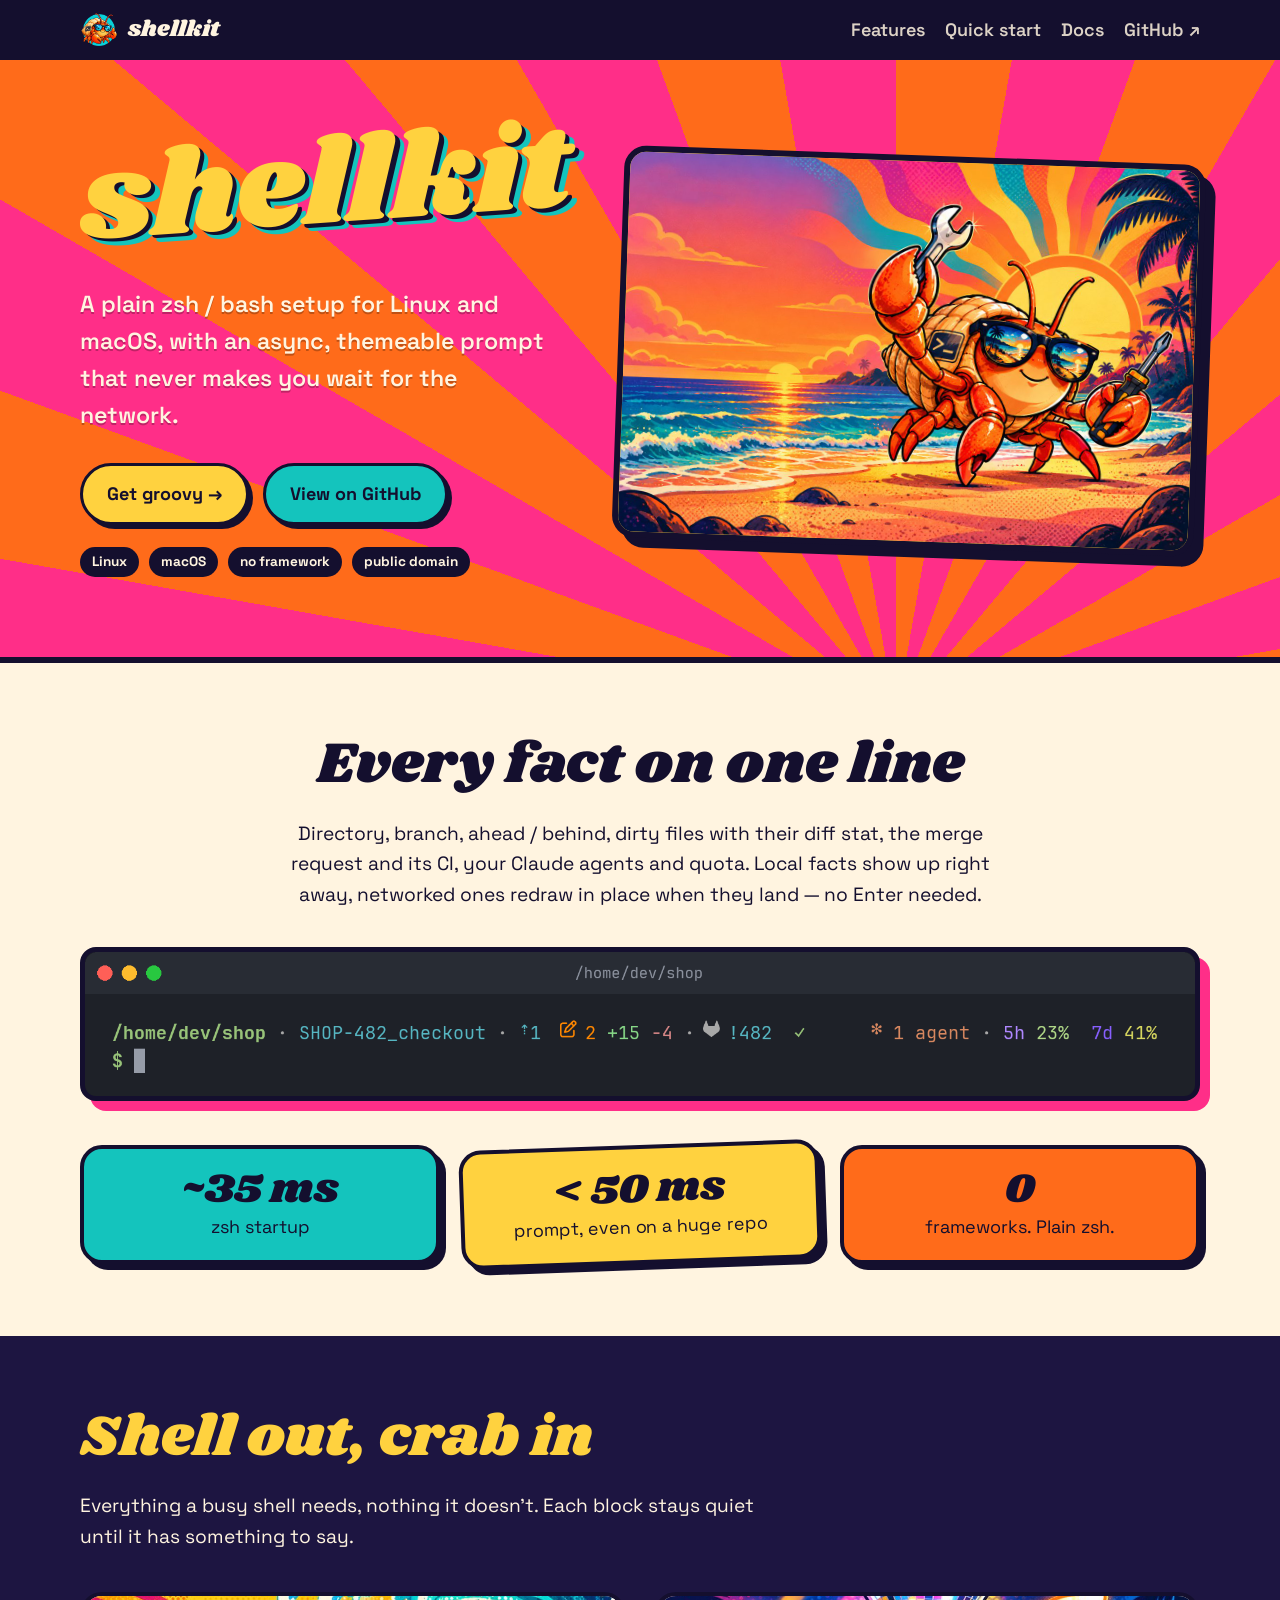
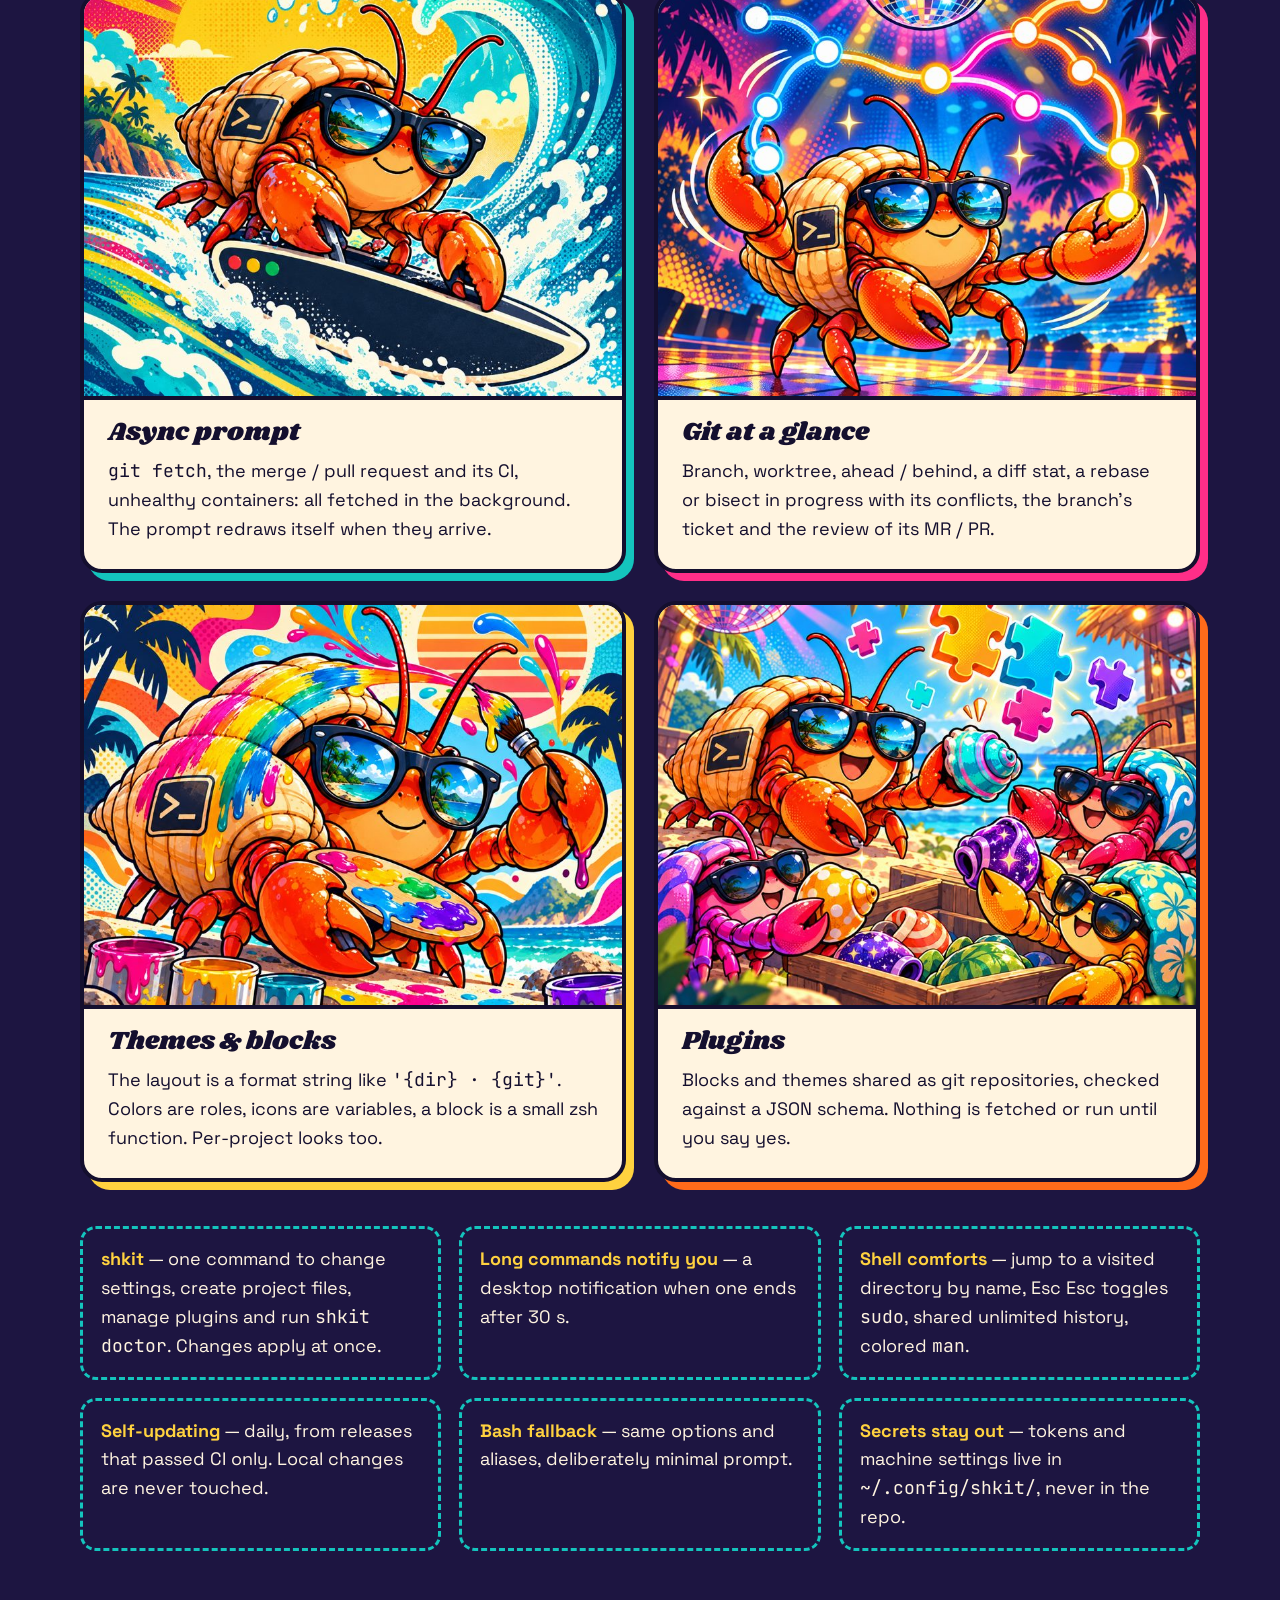
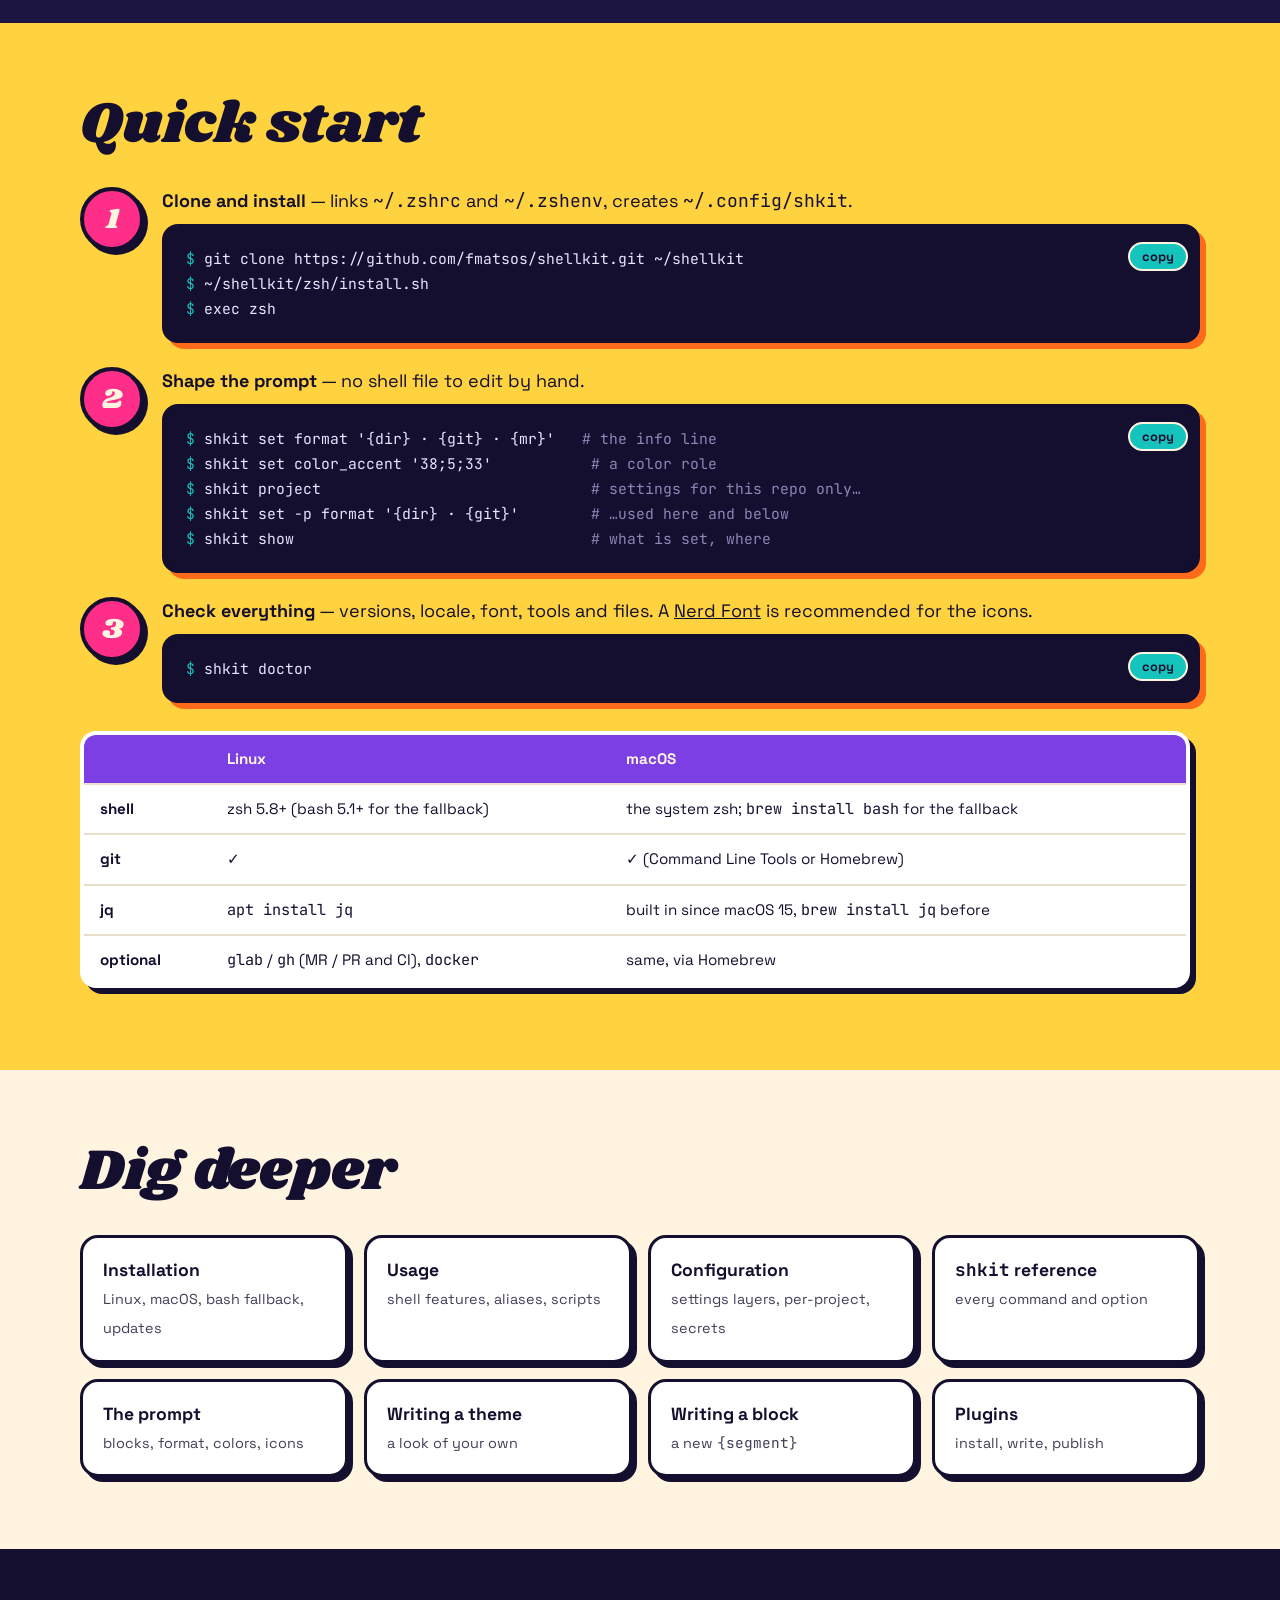
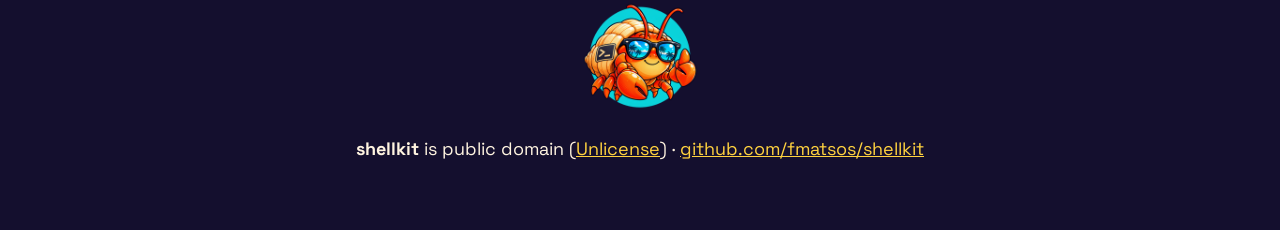
==== index.html @ 68377acc "site: a funky landing page for GitHub Pages A single static page (no Jekyll) with illustrations of t" ====
<!doctype html>
<html lang="en">
<head>
<meta charset="utf-8">
<meta name="viewport" content="width=device-width, initial-scale=1">
<title>shellkit — a funky, plain zsh / bash setup</title>
<meta name="description" content="A plain zsh / bash setup for Linux and macOS, with an async, themeable prompt that never makes you wait for the network. No framework, zsh starts in about 35 ms.">
<meta property="og:title" content="shellkit">
<meta property="og:description" content="A plain zsh / bash setup for Linux and macOS, with an async, themeable prompt.">
<meta property="og:image" content="https://fmatsos.github.io/shellkit/assets/hero.jpg">
<meta property="og:url" content="https://fmatsos.github.io/shellkit/">
<meta name="twitter:card" content="summary_large_image">
<link rel="icon" href="assets/favicon.png">
<link rel="preconnect" href="https://fonts.googleapis.com">
<link rel="preconnect" href="https://fonts.gstatic.com" crossorigin>
<link href="https://fonts.googleapis.com/css2?family=Shrikhand&family=Space+Grotesk:wght@400;600;700&family=JetBrains+Mono:wght@400;700&display=swap" rel="stylesheet">
<style>
:root {
  --orange: #ff6b1a; --magenta: #ff2e88; --teal: #14c4bd; --yellow: #ffd23f;
  --navy: #1d1541; --ink: #140f2e; --cream: #fff4e0; --purple: #7b3fe4;
  --radius: 22px; --shadow: 6px 6px 0 var(--ink);
}
* { box-sizing: border-box; }
html { scroll-behavior: smooth; }
body {
  margin: 0; background: var(--cream); color: var(--ink);
  font: 18px/1.6 "Space Grotesk", system-ui, sans-serif;
  overflow-x: hidden;
}
img { max-width: 100%; height: auto; display: block; }
a { color: inherit; }
code, pre { font-family: "JetBrains Mono", ui-monospace, monospace; }
.wrap { width: min(1120px, 100% - 32px); margin-inline: auto; }
h1, h2, h3 { font-family: "Shrikhand", cursive; font-weight: 400; line-height: 1.05; margin: 0 0 .4em; }
h2 { font-size: clamp(2.2rem, 6vw, 3.6rem); }
h3 { font-size: 1.6rem; }

/* ---------- nav ---------- */
nav { position: sticky; top: 0; z-index: 10; background: var(--ink); color: var(--cream); }
nav .wrap { display: flex; align-items: center; gap: 20px; height: 60px; }
nav .brand { display: flex; align-items: center; gap: 10px; font-family: "Shrikhand"; font-size: 1.4rem; text-decoration: none; margin-right: auto; }
nav .brand img { width: 38px; height: 38px; }
nav a.link { text-decoration: none; font-weight: 600; opacity: .85; }
nav a.link:hover { opacity: 1; color: var(--yellow); }
@media (max-width: 640px) { nav a.link:not(.gh) { display: none; } }

/* ---------- hero ---------- */
.hero {
  position: relative; overflow: hidden; color: var(--cream);
  background: repeating-conic-gradient(from 0deg at 70% 110%, var(--orange) 0 10deg, var(--magenta) 10deg 20deg);
  border-bottom: 6px solid var(--ink);
}
.hero .wrap { display: grid; grid-template-columns: 1fr 1.15fr; gap: 32px; align-items: center; padding: 64px 0 80px; }
.hero h1 {
  font-size: clamp(3.6rem, 11vw, 7.5rem); color: var(--yellow);
  text-shadow: 4px 4px 0 var(--ink), 8px 8px 0 var(--teal);
  transform: rotate(-4deg); margin-bottom: .3em;
}
.hero p.tag { font-size: clamp(1.15rem, 2.4vw, 1.45rem); font-weight: 600; max-width: 32ch; text-shadow: 0 2px 0 rgba(0,0,0,.25); }
.hero .art { border: 6px solid var(--ink); border-radius: var(--radius); box-shadow: 10px 10px 0 var(--ink); transform: rotate(2deg); background: var(--yellow); }
.hero .art img { border-radius: calc(var(--radius) - 6px); }
.cta { display: flex; flex-wrap: wrap; gap: 14px; margin-top: 28px; }
.btn {
  display: inline-block; padding: 14px 24px; border: 3px solid var(--ink); border-radius: 999px;
  background: var(--yellow); color: var(--ink); font-weight: 700; text-decoration: none;
  box-shadow: 4px 4px 0 var(--ink); transition: transform .15s, box-shadow .15s;
}
.btn:hover { transform: translate(-2px, -2px); box-shadow: 6px 6px 0 var(--ink); }
.btn.alt { background: var(--teal); }
.badges { display: flex; flex-wrap: wrap; gap: 10px; margin-top: 22px; font-size: .85rem; font-weight: 700; }
.badges span { background: var(--ink); color: var(--cream); padding: 4px 12px; border-radius: 999px; }
@media (max-width: 860px) {
  .hero .wrap { grid-template-columns: 1fr; padding: 40px 0 56px; }
  .hero .art { order: -1; transform: rotate(-1deg); }
}


/* ---------- sections ---------- */
section { padding: 72px 0; }
.lead { font-size: 1.2rem; max-width: 60ch; }
.center { text-align: center; }
.center .lead { margin-inline: auto; }

.terminal { margin-top: 36px; border: 5px solid var(--ink); border-radius: 16px; box-shadow: 10px 10px 0 var(--magenta); overflow: hidden; background: #1e2127; }
.stats { display: grid; grid-template-columns: repeat(3, 1fr); gap: 20px; margin-top: 44px; }
.stat { background: var(--teal); border: 4px solid var(--ink); border-radius: var(--radius); box-shadow: var(--shadow); padding: 18px; text-align: center; }
.stat:nth-child(2) { background: var(--yellow); transform: rotate(-2deg); }
.stat:nth-child(3) { background: var(--orange); }
.stat b { display: block; font-family: "Shrikhand"; font-weight: 400; font-size: 2.6rem; line-height: 1.1; }
@media (max-width: 640px) { .stats { grid-template-columns: 1fr; } .stat:nth-child(2) { transform: none; } }

/* features */
.features { background: var(--navy); color: var(--cream); --bg: var(--navy); }
.features h2 { color: var(--yellow); }
.grid { display: grid; grid-template-columns: repeat(2, 1fr); gap: 28px; margin-top: 40px; }
.card {
  background: var(--cream); color: var(--ink); border: 4px solid var(--ink); border-radius: var(--radius);
  box-shadow: 8px 8px 0 var(--c, var(--teal)); overflow: hidden; display: flex; flex-direction: column;
  transition: transform .2s;
}
.card:hover { transform: rotate(-1deg) scale(1.02); }
.card img { aspect-ratio: 4 / 3; object-fit: cover; border-bottom: 4px solid var(--ink); background: var(--c, var(--teal)); }
.card div { padding: 20px 24px 26px; }
.card p { margin: 0; }
.card:nth-child(2) { --c: var(--magenta); }
.card:nth-child(3) { --c: var(--yellow); }
.card:nth-child(4) { --c: var(--orange); }
@media (max-width: 760px) { .grid { grid-template-columns: 1fr; } }

.more { display: grid; grid-template-columns: repeat(auto-fit, minmax(300px, 1fr)); gap: 18px; margin-top: 44px; }
.more div { border: 3px dashed var(--teal); border-radius: 16px; padding: 16px 18px; }
.more b { color: var(--yellow); }

/* quick start */
.start { background: var(--yellow); --bg: var(--yellow); }
.steps { display: grid; gap: 24px; margin-top: 32px; }
.step { display: grid; grid-template-columns: 64px 1fr; gap: 18px; align-items: start; }
.step .n { width: 64px; height: 64px; border-radius: 50%; background: var(--magenta); color: var(--cream); border: 4px solid var(--ink); display: grid; place-items: center; font-family: "Shrikhand"; font-size: 1.8rem; box-shadow: 4px 4px 0 var(--ink); }
.code { position: relative; }
pre {
  margin: 8px 0 0; padding: 18px 20px; background: var(--ink); color: #e9e4ff; border-radius: 16px;
  border: 4px solid var(--ink); box-shadow: 6px 6px 0 var(--orange); overflow-x: auto; font-size: .92rem; line-height: 1.7;
}
pre .c { color: #8f86b8; }
pre .p { color: var(--teal); user-select: none; }
.copy {
  position: absolute; top: 18px; right: 12px; font: 700 .8rem "Space Grotesk"; cursor: pointer;
  background: var(--teal); border: 2px solid var(--cream); color: var(--ink); border-radius: 999px; padding: 4px 12px;
}
@media (max-width: 560px) { .step { grid-template-columns: 1fr; } .step .n { width: 52px; height: 52px; } }

/* docs */
.docs { display: grid; grid-template-columns: repeat(auto-fit, minmax(230px, 1fr)); gap: 16px; margin-top: 32px; }
.docs a {
  display: block; text-decoration: none; padding: 18px 20px; border: 3px solid var(--ink); border-radius: 18px;
  background: #fff; box-shadow: 5px 5px 0 var(--ink); transition: transform .15s, background .15s;
}
.docs a:hover { transform: translate(-3px, -3px) rotate(-1deg); background: var(--teal); }
.docs a b { display: block; font-size: 1.1rem; }
.docs a span { font-size: .9rem; opacity: .8; }

table { width: 100%; border-collapse: collapse; margin-top: 28px; background: #fff; border: 4px solid var(--ink); border-radius: 16px; overflow: hidden; box-shadow: var(--shadow); font-size: .95rem; }
th, td { padding: 12px 16px; text-align: left; border-bottom: 2px solid #eadfcb; vertical-align: top; }
th { background: var(--purple); color: var(--cream); }
.tablewrap { overflow-x: auto; padding: 0 10px 10px 0; }

footer { background: var(--ink); color: var(--cream); padding: 48px 0; text-align: center; }
footer img { width: 120px; margin: 0 auto 12px; }
footer a { color: var(--yellow); }

@media (prefers-reduced-motion: no-preference) {
  .hero .art { animation: bob 5s ease-in-out infinite; }
  @keyframes bob { 50% { transform: rotate(-1deg) translateY(-10px); } }
}
</style>
</head>
<body>

<nav>
  <div class="wrap">
    <a class="brand" href="#top"><img src="assets/mascot.png" alt="">shellkit</a>
    <a class="link" href="#features">Features</a>
    <a class="link" href="#start">Quick start</a>
    <a class="link" href="#docs">Docs</a>
    <a class="link gh" href="https://github.com/fmatsos/shellkit">GitHub ↗</a>
  </div>
</nav>

<header class="hero" id="top">
  <div class="wrap">
    <div>
      <h1>shellkit</h1>
      <p class="tag">A plain zsh / bash setup for Linux and macOS, with an async, themeable prompt that never makes you wait for the network.</p>
      <div class="cta">
        <a class="btn" href="#start">Get groovy →</a>
        <a class="btn alt" href="https://github.com/fmatsos/shellkit">View on GitHub</a>
      </div>
      <div class="badges"><span>Linux</span><span>macOS</span><span>no framework</span><span>public domain</span></div>
    </div>
    <div class="art"><img src="assets/hero.jpg" alt="The shellkit hermit crab, in sunglasses, dancing disco-style on the beach with its wrench" width="1200" height="800"></div>
  </div>
</header>

<section>
  <div class="wrap center">
    <h2>Every fact on one line</h2>
    <p class="lead">Directory, branch, ahead / behind, dirty files with their diff stat, the merge request and its CI, your Claude agents and quota. Local facts show up right away, networked ones redraw in place when they land — no Enter needed.</p>
    <div class="terminal"><img src="assets/prompt.png" alt="The shellkit prompt in a git repository: directory, branch, 1 commit ahead, 2 changed files with +15 −4 lines, merge request !482 with CI passed, 1 Claude agent and the 5 h / 7 d quota" width="1816" height="236"></div>
    <div class="stats">
      <div class="stat"><b>~35 ms</b>zsh startup</div>
      <div class="stat"><b>&lt; 50 ms</b>prompt, even on a huge repo</div>
      <div class="stat"><b>0</b>frameworks. Plain zsh.</div>
    </div>
  </div>
</section>

<section class="features" id="features">
  <div class="wrap">
    <h2>Shell out, crab in</h2>
    <p class="lead">Everything a busy shell needs, nothing it doesn't. Each block stays quiet until it has something to say.</p>
    <div class="grid">
      <article class="card"><img src="assets/async.jpg" alt="The crab surfing a wave on a terminal-shaped board" loading="lazy">
        <div><h3>Async prompt</h3><p><code>git fetch</code>, the merge / pull request and its CI, unhealthy containers: all fetched in the background. The prompt redraws itself when they arrive.</p></div></article>
      <article class="card"><img src="assets/git.jpg" alt="The crab juggling glowing git branches under a disco ball" loading="lazy">
        <div><h3>Git at a glance</h3><p>Branch, worktree, ahead / behind, a diff stat, a rebase or bisect in progress with its conflicts, the branch's ticket and the review of its MR / PR.</p></div></article>
      <article class="card"><img src="assets/themes.jpg" alt="The crab painting its shell with rainbow stripes" loading="lazy">
        <div><h3>Themes &amp; blocks</h3><p>The layout is a format string like <code>'{dir} · {git}'</code>. Colors are roles, icons are variables, a block is a small zsh function. Per-project looks too.</p></div></article>
      <article class="card"><img src="assets/plugins.jpg" alt="Several crabs trading colorful shells" loading="lazy">
        <div><h3>Plugins</h3><p>Blocks and themes shared as git repositories, checked against a JSON schema. Nothing is fetched or run until you say yes.</p></div></article>
    </div>
    <div class="more">
      <div><b>shkit</b> — one command to change settings, create project files, manage plugins and run <code>shkit doctor</code>. Changes apply at once.</div>
      <div><b>Long commands notify you</b> — a desktop notification when one ends after 30 s.</div>
      <div><b>Shell comforts</b> — jump to a visited directory by name, Esc Esc toggles <code>sudo</code>, shared unlimited history, colored <code>man</code>.</div>
      <div><b>Self-updating</b> — daily, from releases that passed CI only. Local changes are never touched.</div>
      <div><b>Bash fallback</b> — same options and aliases, deliberately minimal prompt.</div>
      <div><b>Secrets stay out</b> — tokens and machine settings live in <code>~/.config/shkit/</code>, never in the repo.</div>
    </div>
  </div>
</section>

<section class="start" id="start">
  <div class="wrap">
    <h2>Quick start</h2>
    <div class="steps">
      <div class="step"><div class="n">1</div><div>
        <b>Clone and install</b> — links <code>~/.zshrc</code> and <code>~/.zshenv</code>, creates <code>~/.config/shkit</code>.
        <div class="code"><pre><span class="p">$ </span>git clone https://github.com/fmatsos/shellkit.git ~/shellkit
<span class="p">$ </span>~/shellkit/zsh/install.sh
<span class="p">$ </span>exec zsh</pre><button class="copy">copy</button></div>
      </div></div>
      <div class="step"><div class="n">2</div><div>
        <b>Shape the prompt</b> — no shell file to edit by hand.
        <div class="code"><pre><span class="p">$ </span>shkit set format '{dir} · {git} · {mr}'   <span class="c"># the info line</span>
<span class="p">$ </span>shkit set color_accent '38;5;33'           <span class="c"># a color role</span>
<span class="p">$ </span>shkit project                              <span class="c"># settings for this repo only…</span>
<span class="p">$ </span>shkit set -p format '{dir} · {git}'        <span class="c"># …used here and below</span>
<span class="p">$ </span>shkit show                                 <span class="c"># what is set, where</span></pre><button class="copy">copy</button></div>
      </div></div>
      <div class="step"><div class="n">3</div><div>
        <b>Check everything</b> — versions, locale, font, tools and files. A <a href="https://www.nerdfonts.com">Nerd Font</a> is recommended for the icons.
        <div class="code"><pre><span class="p">$ </span>shkit doctor</pre><button class="copy">copy</button></div>
      </div></div>
    </div>

    <div class="tablewrap"><table>
      <tr><th></th><th>Linux</th><th>macOS</th></tr>
      <tr><td><b>shell</b></td><td>zsh 5.8+ (bash 5.1+ for the fallback)</td><td>the system zsh; <code>brew install bash</code> for the fallback</td></tr>
      <tr><td><b>git</b></td><td>✓</td><td>✓ (Command Line Tools or Homebrew)</td></tr>
      <tr><td><b>jq</b></td><td><code>apt install jq</code></td><td>built in since macOS 15, <code>brew install jq</code> before</td></tr>
      <tr><td><b>optional</b></td><td><code>glab</code> / <code>gh</code> (MR / PR and CI), <code>docker</code></td><td>same, via Homebrew</td></tr>
    </table></div>
  </div>
</section>

<section id="docs">
  <div class="wrap">
    <h2>Dig deeper</h2>
    <div class="docs">
      <a href="https://github.com/fmatsos/shellkit/blob/main/docs/installation.md"><b>Installation</b><span>Linux, macOS, bash fallback, updates</span></a>
      <a href="https://github.com/fmatsos/shellkit/blob/main/docs/usage.md"><b>Usage</b><span>shell features, aliases, scripts</span></a>
      <a href="https://github.com/fmatsos/shellkit/blob/main/docs/configuration.md"><b>Configuration</b><span>settings layers, per-project, secrets</span></a>
      <a href="https://github.com/fmatsos/shellkit/blob/main/docs/shkit.md"><b><code>shkit</code> reference</b><span>every command and option</span></a>
      <a href="https://github.com/fmatsos/shellkit/blob/main/docs/prompt.md"><b>The prompt</b><span>blocks, format, colors, icons</span></a>
      <a href="https://github.com/fmatsos/shellkit/blob/main/docs/themes.md"><b>Writing a theme</b><span>a look of your own</span></a>
      <a href="https://github.com/fmatsos/shellkit/blob/main/docs/blocks.md"><b>Writing a block</b><span>a new <code>{segment}</code></span></a>
      <a href="https://github.com/fmatsos/shellkit/blob/main/docs/plugins.md"><b>Plugins</b><span>install, write, publish</span></a>
    </div>
  </div>
</section>

<footer>
  <img src="assets/mascot.png" alt="The shellkit crab giving a thumbs-up">
  <p><b>shellkit</b> is public domain (<a href="https://unlicense.org">Unlicense</a>) · <a href="https://github.com/fmatsos/shellkit">github.com/fmatsos/shellkit</a></p>
</footer>

<script>
document.querySelectorAll('.copy').forEach(b => b.addEventListener('click', () => {
  const txt = b.previousElementSibling.innerText.split('\n').map(l => l.replace(/^\$ /, '').replace(/\s+#.*$/, '')).join('\n');
  navigator.clipboard.writeText(txt).then(() => { b.textContent = 'copied!'; setTimeout(() => b.textContent = 'copy', 1500); });
}));
</script>
</body>
</html>
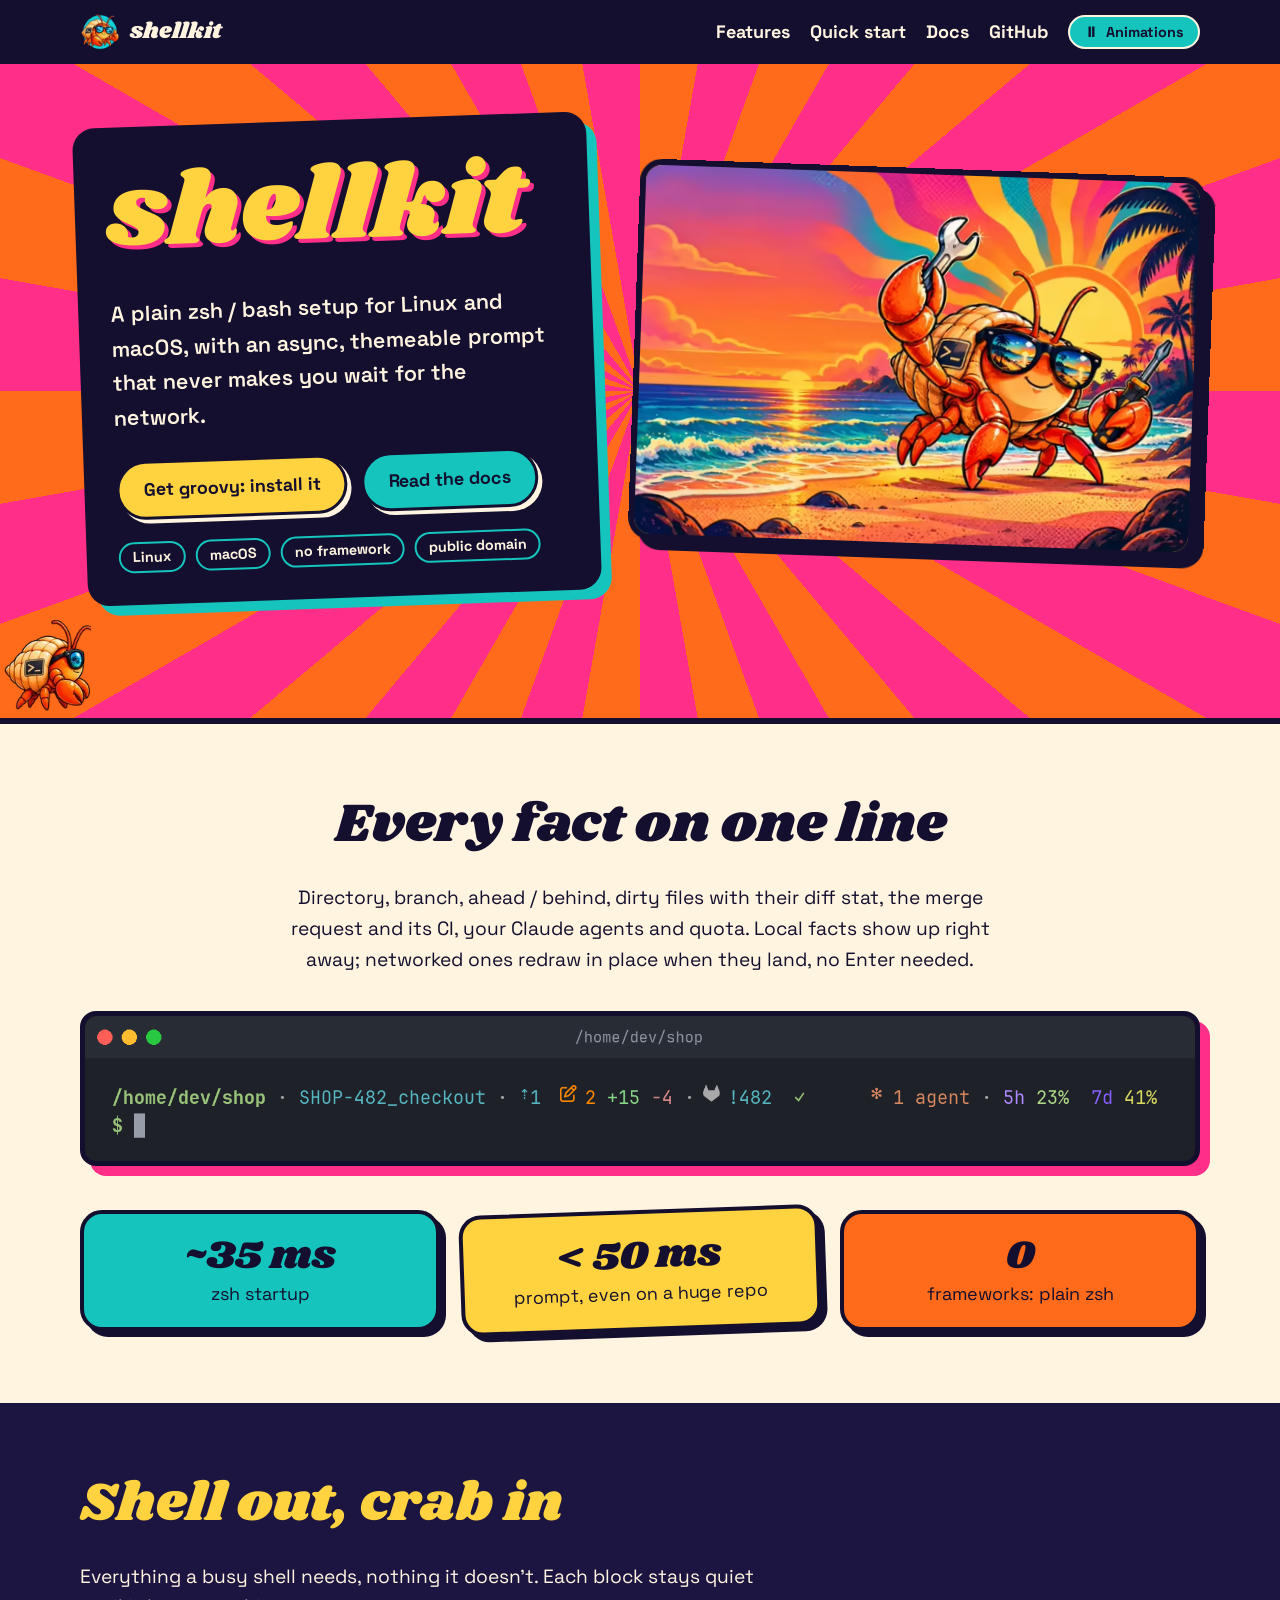
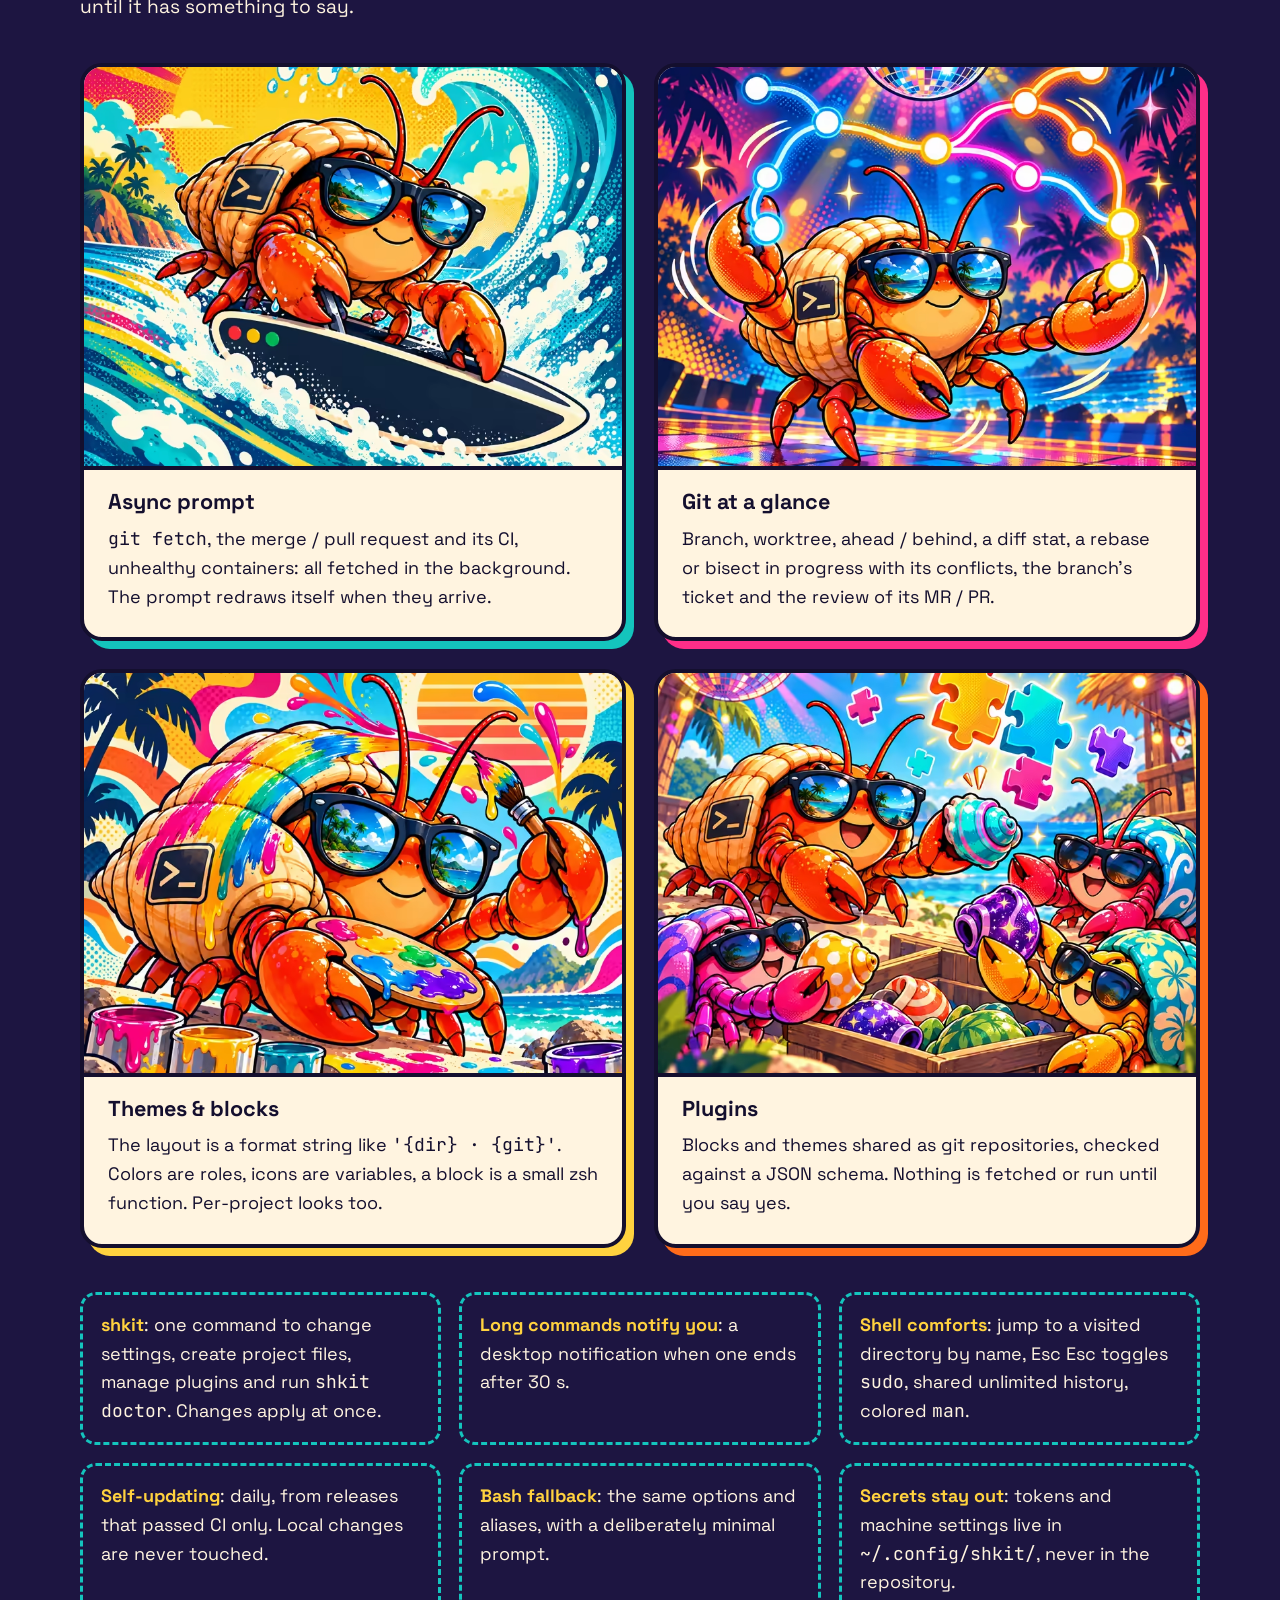
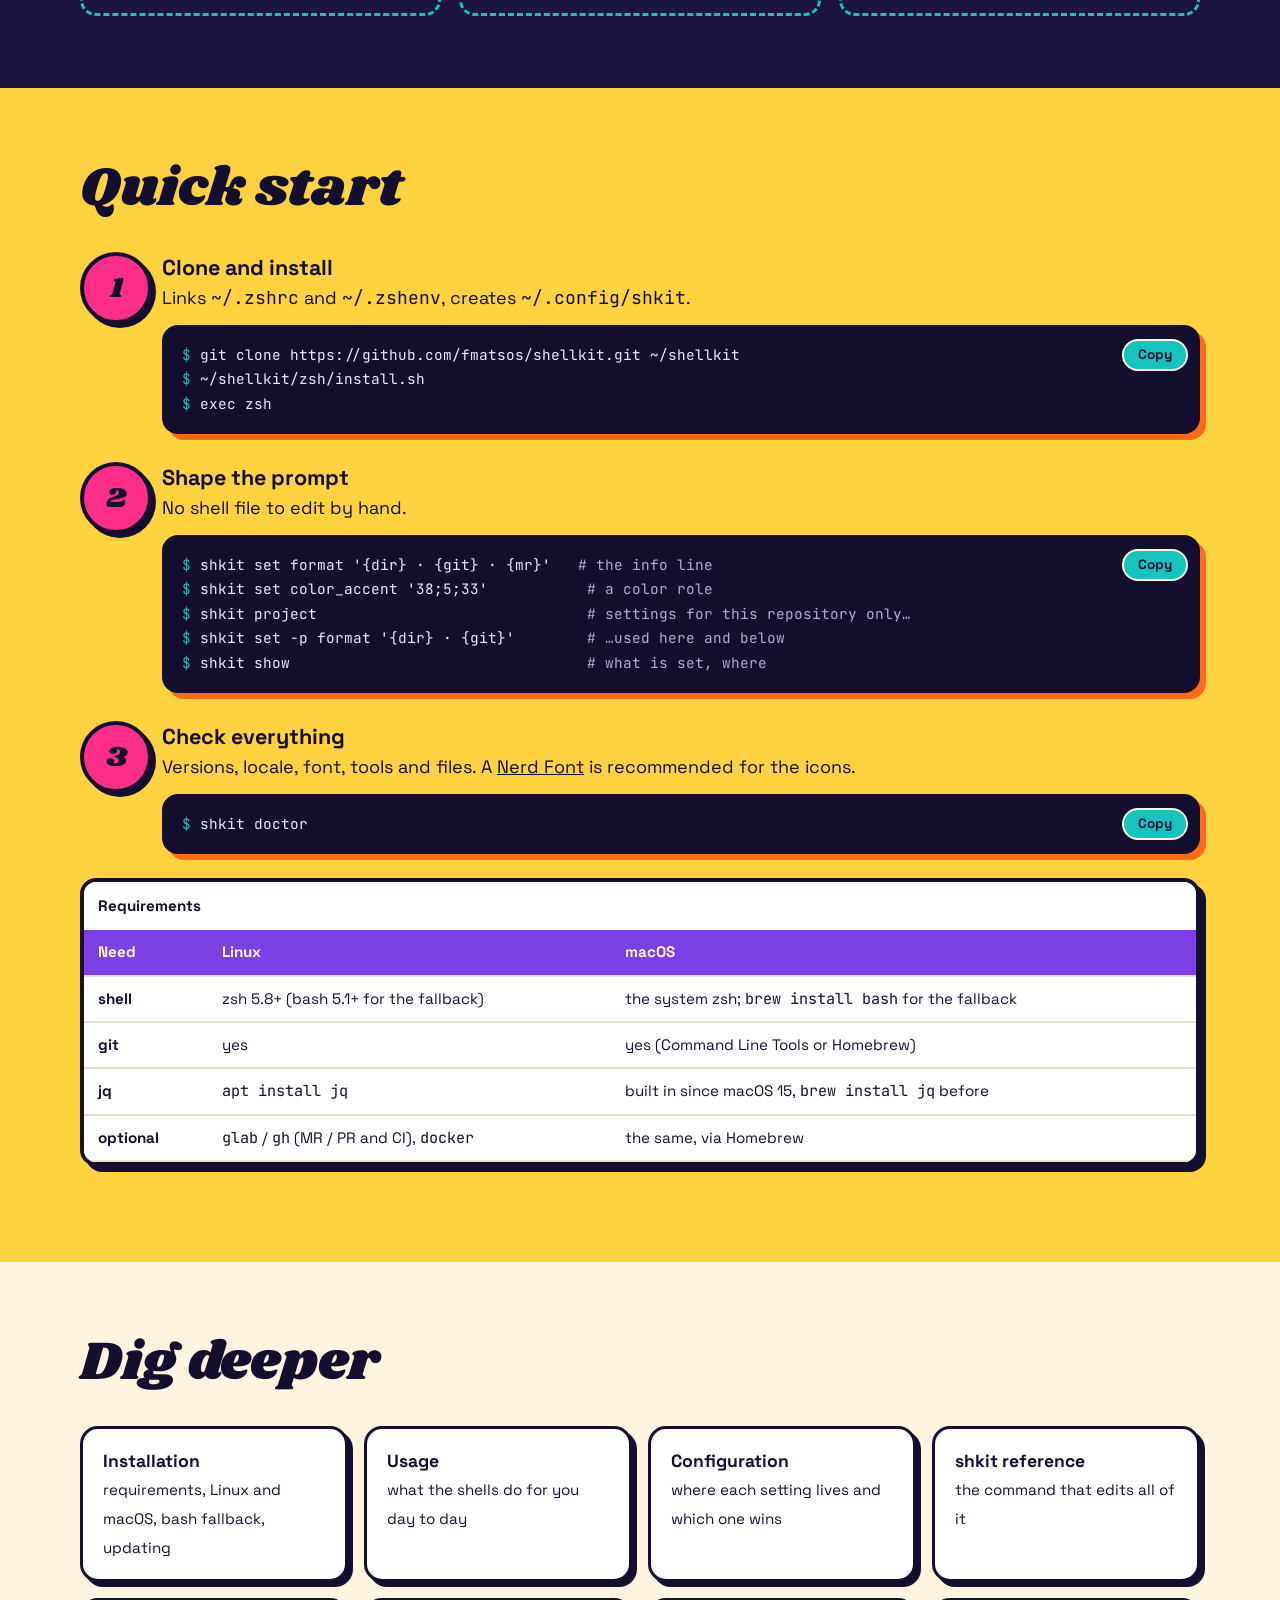
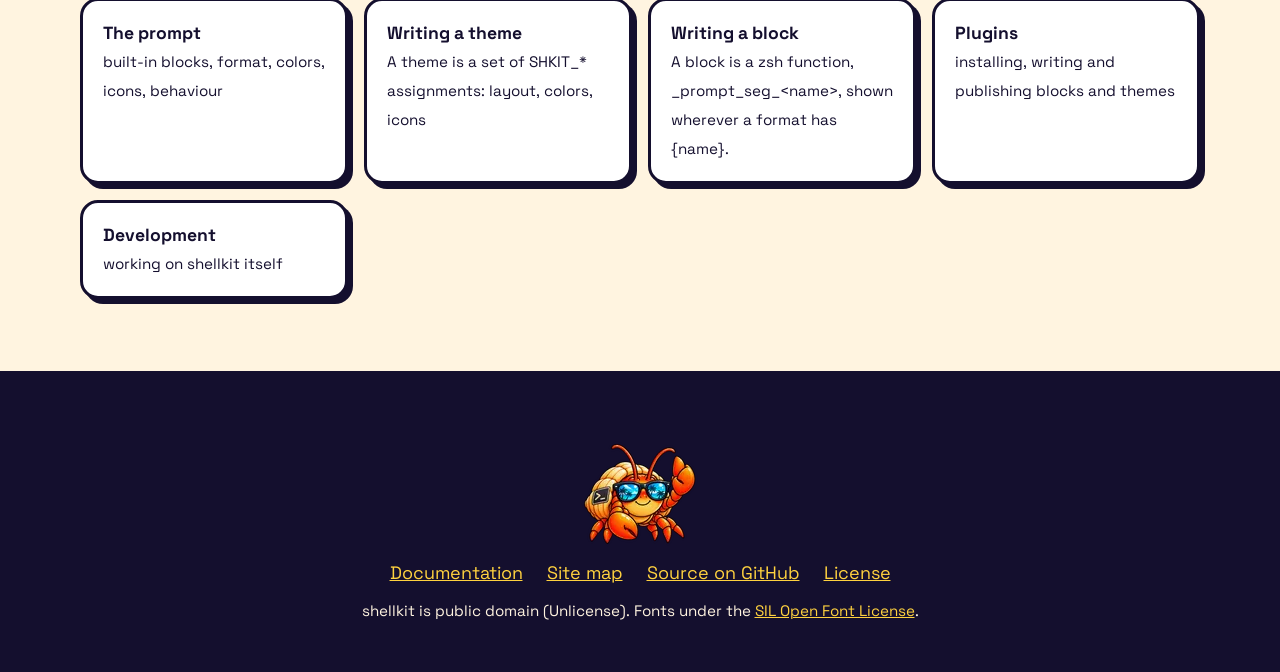
==== commit 93ddd431: "site: no layout shift when the code font arrives late Co-Authored-By: Claude Opus 5.5 <noreply@anthr" ====
--- a/index.html
+++ b/index.html
@@ -1,284 +1,486 @@
 <!doctype html>
-<html lang="en">
+<html lang="en" data-motion="off">
 <head>
 <meta charset="utf-8">
 <meta name="viewport" content="width=device-width, initial-scale=1">
-<title>shellkit — a funky, plain zsh / bash setup</title>
+<title>shellkit: a funky, plain zsh / bash setup</title>
 <meta name="description" content="A plain zsh / bash setup for Linux and macOS, with an async, themeable prompt that never makes you wait for the network. No framework, zsh starts in about 35 ms.">
+<link rel="canonical" href="https://fmatsos.github.io/shellkit/">
+<meta name="theme-color" content="#140f2e">
+<meta property="og:type" content="website">
+<meta property="og:site_name" content="shellkit">
+<meta property="og:locale" content="en_US">
 <meta property="og:title" content="shellkit">
-<meta property="og:description" content="A plain zsh / bash setup for Linux and macOS, with an async, themeable prompt.">
-<meta property="og:image" content="https://fmatsos.github.io/shellkit/assets/hero.jpg">
+<meta property="og:description" content="A plain zsh / bash setup for Linux and macOS, with an async, themeable prompt that never makes you wait for the network. No framework, zsh starts in about 35 ms.">
 <meta property="og:url" content="https://fmatsos.github.io/shellkit/">
+<meta property="og:image" content="https://fmatsos.github.io/shellkit/assets/og.jpg">
+<meta property="og:image:type" content="image/jpeg">
+<meta property="og:image:width" content="1200">
+<meta property="og:image:height" content="630">
+<meta property="og:image:alt" content="shellkit: an orange hermit crab in sunglasses, holding a wrench, dancing on a beach at sunset">
 <meta name="twitter:card" content="summary_large_image">
-<link rel="icon" href="assets/favicon.png">
-<link rel="preconnect" href="https://fonts.googleapis.com">
-<link rel="preconnect" href="https://fonts.gstatic.com" crossorigin>
-<link href="https://fonts.googleapis.com/css2?family=Shrikhand&family=Space+Grotesk:wght@400;600;700&family=JetBrains+Mono:wght@400;700&display=swap" rel="stylesheet">
+<link rel="icon" href="./assets/favicon.png" type="image/png">
+<link rel="apple-touch-icon" href="./assets/apple-touch-icon.png">
+<link rel="preload" href="./assets/fonts/shrikhand.woff2" as="font" type="font/woff2" crossorigin>
+<link rel="preload" href="./assets/fonts/space-grotesk.woff2" as="font" type="font/woff2" crossorigin>
+<script type="application/ld+json">{"@context":"https://schema.org","@type":"SoftwareSourceCode","name":"shellkit","description":"A plain zsh / bash setup for Linux and macOS, with an async, themeable prompt that never makes you wait for the network. No framework, zsh starts in about 35 ms.","codeRepository":"https://github.com/fmatsos/shellkit","programmingLanguage":"Shell","license":"https://unlicense.org","url":"https://fmatsos.github.io/shellkit/"}</script>
+<link rel="preload" as="image" type="image/avif" imagesrcset="assets/hero-640.avif 640w, assets/hero-1200.avif 1200w" imagesizes="(max-width: 860px) calc(100vw - 44px), 560px" fetchpriority="high">
 <style>
+/* shellkit site: one stylesheet for the landing page and the docs, inlined by build.py.
+   ./ is replaced by the page's path to the site root. Every animation runs only
+   under html[data-motion="on"] (set by the head script, toggled by #motion). */
+@font-face { font-family: "Shrikhand"; src: url(./assets/fonts/shrikhand.woff2) format("woff2"); font-display: swap; }
+@font-face { font-family: "Space Grotesk"; src: url(./assets/fonts/space-grotesk.woff2) format("woff2"); font-weight: 300 700; font-display: swap; }
+@font-face { font-family: "JetBrains Mono"; src: url(./assets/fonts/jetbrains-mono.woff2) format("woff2"); font-display: optional; } /* never swapped in late: code reflows the page */
+
 :root {
   --orange: #ff6b1a; --magenta: #ff2e88; --teal: #14c4bd; --yellow: #ffd23f;
-  --navy: #1d1541; --ink: #140f2e; --cream: #fff4e0; --purple: #7b3fe4;
+  --navy: #1d1541; --ink: #140f2e; --cream: #fff4e0; --purple: #7b3fe4; --paper: #fff;
   --radius: 22px; --shadow: 6px 6px 0 var(--ink);
+  color-scheme: light;
 }
 * { box-sizing: border-box; }
-html { scroll-behavior: smooth; }
+html { scroll-behavior: smooth; scroll-padding-top: 88px; }
 body {
   margin: 0; background: var(--cream); color: var(--ink);
-  font: 18px/1.6 "Space Grotesk", system-ui, sans-serif;
-  overflow-x: hidden;
+  font: 1.125rem/1.6 "Space Grotesk", system-ui, sans-serif; overflow-x: hidden;
 }
 img { max-width: 100%; height: auto; display: block; }
 a { color: inherit; }
-code, pre { font-family: "JetBrains Mono", ui-monospace, monospace; }
+code, pre, kbd { font-family: "JetBrains Mono", ui-monospace, monospace; }
+h1, h2, h3 { line-height: 1.1; margin: 0 0 .5em; }
+h1, h2 { font-family: "Shrikhand", cursive; font-weight: 400; }
+h2 { font-size: clamp(2rem, 6vw, 3.4rem); }
+h3 { font-size: 1.35rem; }
+:where(ul.plain, ol.plain) { list-style: none; margin: 0; padding: 0; }
 .wrap { width: min(1120px, 100% - 32px); margin-inline: auto; }
-h1, h2, h3 { font-family: "Shrikhand", cursive; font-weight: 400; line-height: 1.05; margin: 0 0 .4em; }
-h2 { font-size: clamp(2.2rem, 6vw, 3.6rem); }
-h3 { font-size: 1.6rem; }
-
-/* ---------- nav ---------- */
-nav { position: sticky; top: 0; z-index: 10; background: var(--ink); color: var(--cream); }
-nav .wrap { display: flex; align-items: center; gap: 20px; height: 60px; }
-nav .brand { display: flex; align-items: center; gap: 10px; font-family: "Shrikhand"; font-size: 1.4rem; text-decoration: none; margin-right: auto; }
-nav .brand img { width: 38px; height: 38px; }
-nav a.link { text-decoration: none; font-weight: 600; opacity: .85; }
-nav a.link:hover { opacity: 1; color: var(--yellow); }
-@media (max-width: 640px) { nav a.link:not(.gh) { display: none; } }
-
-/* ---------- hero ---------- */
-.hero {
-  position: relative; overflow: hidden; color: var(--cream);
-  background: repeating-conic-gradient(from 0deg at 70% 110%, var(--orange) 0 10deg, var(--magenta) 10deg 20deg);
-  border-bottom: 6px solid var(--ink);
-}
-.hero .wrap { display: grid; grid-template-columns: 1fr 1.15fr; gap: 32px; align-items: center; padding: 64px 0 80px; }
-.hero h1 {
-  font-size: clamp(3.6rem, 11vw, 7.5rem); color: var(--yellow);
-  text-shadow: 4px 4px 0 var(--ink), 8px 8px 0 var(--teal);
-  transform: rotate(-4deg); margin-bottom: .3em;
-}
-.hero p.tag { font-size: clamp(1.15rem, 2.4vw, 1.45rem); font-weight: 600; max-width: 32ch; text-shadow: 0 2px 0 rgba(0,0,0,.25); }
-.hero .art { border: 6px solid var(--ink); border-radius: var(--radius); box-shadow: 10px 10px 0 var(--ink); transform: rotate(2deg); background: var(--yellow); }
-.hero .art img { border-radius: calc(var(--radius) - 6px); }
-.cta { display: flex; flex-wrap: wrap; gap: 14px; margin-top: 28px; }
+.sr-only { position: absolute; width: 1px; height: 1px; margin: -1px; padding: 0; overflow: hidden; clip-path: inset(50%); white-space: nowrap; border: 0; }
+:focus-visible { outline: 3px solid var(--ink); outline-offset: 3px; box-shadow: 0 0 0 3px var(--cream); border-radius: 6px; }
+
+/* ---------- header ---------- */
+.skip { position: absolute; left: 16px; top: -100px; z-index: 30; background: var(--yellow); color: var(--ink); padding: 10px 18px; border: 3px solid var(--ink); border-radius: 999px; font-weight: 700; }
+.skip:focus { top: 12px; }
+.top { position: sticky; top: 0; z-index: 20; background: var(--ink); color: var(--cream); }
+.top .wrap { display: flex; flex-wrap: wrap; align-items: center; gap: 8px 20px; min-height: 64px; padding: 8px 0; }
+.brand { display: flex; align-items: center; gap: 10px; font-family: "Shrikhand", cursive; font-size: 1.4rem; text-decoration: none; margin-right: auto; }
+.brand img { width: 40px; height: 40px; }
+.top nav ul { display: flex; flex-wrap: wrap; gap: 4px 20px; }
+.top nav a { text-decoration: none; font-weight: 700; padding: 6px 0; display: inline-block; }
+.top nav a:hover, .top nav a[aria-current] { color: var(--yellow); text-decoration: underline; text-underline-offset: 6px; text-decoration-thickness: 3px; }
+#motion {
+  font: 700 .9rem "Space Grotesk", sans-serif; color: var(--ink); background: var(--teal); cursor: pointer;
+  border: 2px solid var(--cream); border-radius: 999px; padding: 6px 14px; display: inline-flex; gap: 8px; align-items: center;
+}
+#motion[aria-pressed="false"] { background: var(--cream); }
+#motion .on, #motion[aria-pressed="false"] .off { display: none; }
+#motion[aria-pressed="false"] .on { display: inline; }
+@media (max-width: 700px) { .top nav li.wide { display: none; } }
+
+/* ---------- buttons, chips ---------- */
 .btn {
-  display: inline-block; padding: 14px 24px; border: 3px solid var(--ink); border-radius: 999px;
-  background: var(--yellow); color: var(--ink); font-weight: 700; text-decoration: none;
-  box-shadow: 4px 4px 0 var(--ink); transition: transform .15s, box-shadow .15s;
-}
-.btn:hover { transform: translate(-2px, -2px); box-shadow: 6px 6px 0 var(--ink); }
+  display: inline-block; padding: 12px 24px; border: 3px solid var(--ink); border-radius: 999px;
+  background: var(--yellow); color: var(--ink); font-weight: 700; text-decoration: none; box-shadow: 4px 4px 0 var(--cream);
+}
 .btn.alt { background: var(--teal); }
-.badges { display: flex; flex-wrap: wrap; gap: 10px; margin-top: 22px; font-size: .85rem; font-weight: 700; }
-.badges span { background: var(--ink); color: var(--cream); padding: 4px 12px; border-radius: 999px; }
+.badges { display: flex; flex-wrap: wrap; gap: 10px; margin-top: 22px; font-size: .9rem; font-weight: 700; }
+.badges li { border: 2px solid var(--teal); color: var(--cream); padding: 2px 12px; border-radius: 999px; }
+
+/* ---------- hero (landing) and band (docs) ---------- */
+.hero, .band { position: relative; overflow: hidden; isolation: isolate; border-bottom: 6px solid var(--ink); background: var(--orange); }
+.hero::before, .band::before {
+  content: ""; position: absolute; z-index: -1; inset: -60%;
+  background: repeating-conic-gradient(from 0deg at 50% 50%, var(--orange) 0 10deg, var(--magenta) 10deg 20deg);
+}
+.hero .wrap { display: grid; grid-template-columns: 1fr 1.1fr; gap: 40px; align-items: center; padding: 56px 0 120px; }
+.sticker {
+  background: var(--ink); color: var(--cream); border-radius: var(--radius); padding: 32px;
+  box-shadow: 10px 10px 0 var(--teal); transform: rotate(-2deg);
+}
+.sticker h1 { font-size: clamp(3.2rem, 10vw, 6.4rem); color: var(--yellow); text-shadow: 4px 4px 0 var(--magenta); margin-bottom: .25em; }
+.sticker .tag { font-size: clamp(1.1rem, 2.4vw, 1.35rem); font-weight: 600; margin: 0; }
+.cta { display: flex; flex-wrap: wrap; gap: 14px; margin-top: 26px; }
+.art { border: 6px solid var(--ink); border-radius: var(--radius); box-shadow: 10px 10px 0 var(--ink); background: var(--yellow); transform: rotate(2deg); }
+.art img { border-radius: calc(var(--radius) - 6px); }
+.walker { position: absolute; left: 0; bottom: 6px; width: 96px; height: 96px; overflow: hidden; display: none; pointer-events: none; }
+.walker img { width: 600%; max-width: none; height: 100%; }
 @media (max-width: 860px) {
-  .hero .wrap { grid-template-columns: 1fr; padding: 40px 0 56px; }
-  .hero .art { order: -1; transform: rotate(-1deg); }
-}
-
-
-/* ---------- sections ---------- */
-section { padding: 72px 0; }
+  .hero .wrap { grid-template-columns: 1fr; padding: 32px 0 116px; }
+  .art { order: -1; transform: rotate(-1deg); }
+  .sticker { transform: none; padding: 24px; }
+}
+.band .wrap { padding: 40px 0 44px; }
+.band .sticker { display: inline-block; max-width: 100%; }
+.band h1 { font-size: clamp(2.2rem, 7vw, 4rem); color: var(--yellow); text-shadow: 3px 3px 0 var(--magenta); margin: 0; overflow-wrap: anywhere; }
+.band h1 code { font-family: inherit; }
+.kicker { margin: 0 0 8px; font-weight: 700; }
+.kicker a { color: var(--teal); }
+
+/* ---------- landing sections ---------- */
+section.pad { padding: 72px 0; }
 .lead { font-size: 1.2rem; max-width: 60ch; }
 .center { text-align: center; }
 .center .lead { margin-inline: auto; }
-
 .terminal { margin-top: 36px; border: 5px solid var(--ink); border-radius: 16px; box-shadow: 10px 10px 0 var(--magenta); overflow: hidden; background: #1e2127; }
 .stats { display: grid; grid-template-columns: repeat(3, 1fr); gap: 20px; margin-top: 44px; }
-.stat { background: var(--teal); border: 4px solid var(--ink); border-radius: var(--radius); box-shadow: var(--shadow); padding: 18px; text-align: center; }
-.stat:nth-child(2) { background: var(--yellow); transform: rotate(-2deg); }
-.stat:nth-child(3) { background: var(--orange); }
-.stat b { display: block; font-family: "Shrikhand"; font-weight: 400; font-size: 2.6rem; line-height: 1.1; }
-@media (max-width: 640px) { .stats { grid-template-columns: 1fr; } .stat:nth-child(2) { transform: none; } }
-
-/* features */
-.features { background: var(--navy); color: var(--cream); --bg: var(--navy); }
+.stats li { background: var(--teal); border: 4px solid var(--ink); border-radius: var(--radius); box-shadow: var(--shadow); padding: 18px; text-align: center; }
+.stats li:nth-child(2) { background: var(--yellow); transform: rotate(-2deg); }
+.stats li:nth-child(3) { background: var(--orange); }
+.stats b { display: block; font-family: "Shrikhand", cursive; font-weight: 400; font-size: 2.5rem; line-height: 1.2; }
+@media (max-width: 640px) { .stats { grid-template-columns: 1fr; } .stats li:nth-child(2) { transform: none; } }
+
+.features { background: var(--navy); color: var(--cream); }
 .features h2 { color: var(--yellow); }
 .grid { display: grid; grid-template-columns: repeat(2, 1fr); gap: 28px; margin-top: 40px; }
-.card {
-  background: var(--cream); color: var(--ink); border: 4px solid var(--ink); border-radius: var(--radius);
-  box-shadow: 8px 8px 0 var(--c, var(--teal)); overflow: hidden; display: flex; flex-direction: column;
-  transition: transform .2s;
-}
-.card:hover { transform: rotate(-1deg) scale(1.02); }
-.card img { aspect-ratio: 4 / 3; object-fit: cover; border-bottom: 4px solid var(--ink); background: var(--c, var(--teal)); }
+.card { background: var(--cream); color: var(--ink); border: 4px solid var(--ink); border-radius: var(--radius); box-shadow: 8px 8px 0 var(--c, var(--teal)); overflow: hidden; }
+.card img { width: 100%; aspect-ratio: 4 / 3; object-fit: cover; border-bottom: 4px solid var(--ink); }
 .card div { padding: 20px 24px 26px; }
 .card p { margin: 0; }
 .card:nth-child(2) { --c: var(--magenta); }
 .card:nth-child(3) { --c: var(--yellow); }
 .card:nth-child(4) { --c: var(--orange); }
 @media (max-width: 760px) { .grid { grid-template-columns: 1fr; } }
-
-.more { display: grid; grid-template-columns: repeat(auto-fit, minmax(300px, 1fr)); gap: 18px; margin-top: 44px; }
-.more div { border: 3px dashed var(--teal); border-radius: 16px; padding: 16px 18px; }
+.more { display: grid; grid-template-columns: repeat(auto-fit, minmax(min(300px, 100%), 1fr)); gap: 18px; margin-top: 44px; }
+.more li { border: 3px dashed var(--teal); border-radius: 16px; padding: 16px 18px; }
 .more b { color: var(--yellow); }
 
-/* quick start */
-.start { background: var(--yellow); --bg: var(--yellow); }
-.steps { display: grid; gap: 24px; margin-top: 32px; }
-.step { display: grid; grid-template-columns: 64px 1fr; gap: 18px; align-items: start; }
-.step .n { width: 64px; height: 64px; border-radius: 50%; background: var(--magenta); color: var(--cream); border: 4px solid var(--ink); display: grid; place-items: center; font-family: "Shrikhand"; font-size: 1.8rem; box-shadow: 4px 4px 0 var(--ink); }
+.start { background: var(--yellow); }
+.steps { display: grid; gap: 28px; margin-top: 32px; counter-reset: step; }
+.steps > li { display: grid; grid-template-columns: 64px 1fr; gap: 18px; align-items: start; counter-increment: step; }
+.steps > li::before {
+  content: counter(step); width: 64px; height: 64px; border-radius: 50%; background: var(--magenta); color: var(--ink);
+  border: 4px solid var(--ink); display: grid; place-items: center; font-family: "Shrikhand", cursive; font-size: 1.8rem; box-shadow: 4px 4px 0 var(--ink);
+}
+.steps h3 { margin: 4px 0 4px; }
+.steps p { margin: 0; }
 .code { position: relative; }
+.code pre { padding-right: 104px; }
+.copy {
+  position: absolute; top: 14px; right: 12px; font: 700 .85rem "Space Grotesk", sans-serif; cursor: pointer;
+  background: var(--teal); border: 2px solid var(--cream); color: var(--ink); border-radius: 999px; padding: 4px 14px; min-height: 32px;
+}
+@media (max-width: 560px) { .steps > li { grid-template-columns: 1fr; } .steps > li::before { width: 52px; height: 52px; } }
+
+table { width: 100%; border-collapse: collapse; background: var(--paper); font-size: .95rem; }
+th, td { padding: 10px 14px; text-align: left; border-bottom: 2px solid #eadfcb; vertical-align: top; }
+thead th, th[scope="col"] { background: var(--purple); color: var(--cream); }
+caption { text-align: left; font-weight: 700; padding: 0 0 8px; }
+.table { margin: 24px 0; overflow-x: auto; border: 4px solid var(--ink); border-radius: 16px; box-shadow: var(--shadow); background: var(--paper); }
+.start .table caption { padding: 12px 14px; background: var(--paper); }
+
+.docs-grid { display: grid; grid-template-columns: repeat(auto-fit, minmax(min(230px, 100%), 1fr)); gap: 16px; margin-top: 32px; }
+.docs-grid a {
+  display: block; height: 100%; text-decoration: none; padding: 18px 20px; border: 3px solid var(--ink); border-radius: 18px;
+  background: var(--paper); box-shadow: 5px 5px 0 var(--ink);
+}
+.docs-grid a:hover { background: var(--teal); }
+.docs-grid b { display: block; font-size: 1.1rem; }
+.docs-grid span { font-size: .95rem; }
+
+/* ---------- docs ---------- */
+.doc { display: grid; grid-template-columns: 250px minmax(0, 1fr); gap: 48px; padding: 48px 0 72px; }
+.toc ul { position: sticky; top: 88px; display: grid; gap: 6px; }
+.toc a { display: block; text-decoration: none; font-weight: 600; padding: 8px 14px; border: 3px solid transparent; border-radius: 14px; }
+.toc a:hover { border-color: var(--ink); background: var(--paper); }
+.toc a[aria-current="page"] { background: var(--ink); color: var(--yellow); box-shadow: 4px 4px 0 var(--magenta); }
+@media (max-width: 900px) {
+  .doc { grid-template-columns: minmax(0, 1fr); gap: 24px; }
+  .toc ul { position: static; display: flex; flex-wrap: wrap; }
+  .toc a { border-color: var(--ink); background: var(--paper); padding: 4px 12px; }
+}
+.prose { max-width: 78ch; }
+.prose > :first-child { margin-top: 0; }
+.prose h2 { font-size: clamp(1.8rem, 5vw, 2.5rem); margin-top: 1.6em; }
+.prose h2::after { content: ""; display: block; width: 96px; height: 6px; margin-top: 10px; border-radius: 3px; background: repeating-linear-gradient(90deg, var(--magenta) 0 16px, var(--orange) 16px 32px, var(--teal) 32px 48px); }
+.prose h3 { margin-top: 1.6em; }
+.prose a { text-decoration-color: var(--magenta); text-decoration-thickness: 2px; text-underline-offset: 3px; }
+.prose a:hover { background: var(--yellow); }
+.prose :not(pre) > code { background: var(--paper); border: 2px solid var(--ink); border-radius: 6px; padding: .05em .3em; font-size: .86em; overflow-wrap: anywhere; }
+.prose h3 code { font-size: .9em; }
 pre {
-  margin: 8px 0 0; padding: 18px 20px; background: var(--ink); color: #e9e4ff; border-radius: 16px;
-  border: 4px solid var(--ink); box-shadow: 6px 6px 0 var(--orange); overflow-x: auto; font-size: .92rem; line-height: 1.7;
-}
-pre .c { color: #8f86b8; }
-pre .p { color: var(--teal); user-select: none; }
-.copy {
-  position: absolute; top: 18px; right: 12px; font: 700 .8rem "Space Grotesk"; cursor: pointer;
-  background: var(--teal); border: 2px solid var(--cream); color: var(--ink); border-radius: 999px; padding: 4px 12px;
-}
-@media (max-width: 560px) { .step { grid-template-columns: 1fr; } .step .n { width: 52px; height: 52px; } }
-
-/* docs */
-.docs { display: grid; grid-template-columns: repeat(auto-fit, minmax(230px, 1fr)); gap: 16px; margin-top: 32px; }
-.docs a {
-  display: block; text-decoration: none; padding: 18px 20px; border: 3px solid var(--ink); border-radius: 18px;
-  background: #fff; box-shadow: 5px 5px 0 var(--ink); transition: transform .15s, background .15s;
-}
-.docs a:hover { transform: translate(-3px, -3px) rotate(-1deg); background: var(--teal); }
-.docs a b { display: block; font-size: 1.1rem; }
-.docs a span { font-size: .9rem; opacity: .8; }
-
-table { width: 100%; border-collapse: collapse; margin-top: 28px; background: #fff; border: 4px solid var(--ink); border-radius: 16px; overflow: hidden; box-shadow: var(--shadow); font-size: .95rem; }
-th, td { padding: 12px 16px; text-align: left; border-bottom: 2px solid #eadfcb; vertical-align: top; }
-th { background: var(--purple); color: var(--cream); }
-.tablewrap { overflow-x: auto; padding: 0 10px 10px 0; }
-
-footer { background: var(--ink); color: var(--cream); padding: 48px 0; text-align: center; }
-footer img { width: 120px; margin: 0 auto 12px; }
-footer a { color: var(--yellow); }
-
-@media (prefers-reduced-motion: no-preference) {
-  .hero .art { animation: bob 5s ease-in-out infinite; }
-  @keyframes bob { 50% { transform: rotate(-1deg) translateY(-10px); } }
-}
+  margin: 12px 0 0; padding: 18px 20px; background: var(--ink); color: #eee8ff; border-radius: 16px;
+  box-shadow: 6px 6px 0 var(--orange); font-size: .9rem; line-height: 1.7; white-space: pre-wrap; overflow-wrap: anywhere;
+}
+.prose pre { margin: 20px 0; }
+pre .c, .pl-c { color: #b3aad9; }
+pre .p { color: var(--teal); }
+.pl-s, .pl-pds { color: var(--yellow); }
+.pl-k { color: #ff9ccd; }
+.pl-c1, .pl-v { color: #6ff0e8; }
+.pl-en { color: #ffb487; }
+.pl-ent { color: #a6f0a6; }
+kbd { background: var(--paper); border: 2px solid var(--ink); border-bottom-width: 4px; border-radius: 8px; padding: 0 .4em; font-size: .85em; }
+.prose blockquote { margin: 20px 0; padding: 4px 20px; border-left: 6px solid var(--magenta); background: var(--paper); border-radius: 0 14px 14px 0; }
+.markdown-alert { margin: 24px 0; padding: 14px 20px; background: var(--paper); border: 4px solid var(--ink); border-radius: 16px; box-shadow: 6px 6px 0 var(--a, var(--teal)); }
+.markdown-alert > :last-child { margin-bottom: 0; }
+.markdown-alert-title { display: flex; align-items: center; gap: 8px; font-weight: 700; margin: 0 0 6px; }
+.markdown-alert svg { fill: currentColor; }
+.markdown-alert-tip { --a: var(--yellow); }
+.markdown-alert-warning, .markdown-alert-caution, .markdown-alert-important { --a: var(--magenta); }
+.prose img { border: 5px solid var(--ink); border-radius: 16px; box-shadow: 8px 8px 0 var(--magenta); margin: 12px 0; }
+.pager { display: flex; flex-wrap: wrap; justify-content: space-between; gap: 16px; margin-top: 56px; }
+.pager a { flex: 1 1 240px; text-decoration: none; padding: 16px 20px; border: 3px solid var(--ink); border-radius: 18px; background: var(--paper); box-shadow: 5px 5px 0 var(--ink); }
+.pager a:hover { background: var(--teal); }
+.pager .next { text-align: right; }
+.pager small { display: block; font-weight: 700; }
+
+/* ---------- footer ---------- */
+.foot { background: var(--ink); color: var(--cream); padding: 48px 0; text-align: center; }
+.dancer { width: 128px; height: 128px; margin: 0 auto 12px; overflow: hidden; }
+.foot ul { display: flex; flex-wrap: wrap; justify-content: center; gap: 8px 24px; margin: 12px 0; }
+.foot a { color: var(--yellow); }
+.foot p { margin: 8px 0 0; font-size: .95rem; }
+
+/* ---------- fun (motion on only) ---------- */
+@keyframes spin { to { transform: rotate(1turn); } }
+@keyframes bob { 50% { translate: 0 -10px; } }
+@keyframes frames { to { transform: translateX(-100%); } }
+@keyframes walk {
+  0% { transform: translateX(-110px); } 49.9% { transform: translateX(calc(100vw + 10px)) scaleX(1); }
+  50% { transform: translateX(calc(100vw + 10px)) scaleX(-1); } 100% { transform: translateX(-110px) scaleX(-1); }
+}
+@keyframes wiggle { 25% { rotate: -2deg; } 75% { rotate: 2deg; } }
+@keyframes boing { 30% { scale: 1.12 .9; } 60% { scale: .95 1.08; } }
+@keyframes pop { to { transform: translate(var(--dx), var(--dy)) rotate(var(--r)); opacity: 0; } }
+[data-motion="on"] .hero::before, [data-motion="on"] .band::before { animation: spin 90s linear infinite; }
+[data-motion="on"] .art { animation: bob 5s ease-in-out infinite; transition: transform .2s; transform: rotate(2deg) perspective(900px) rotateX(var(--ty, 0deg)) rotateY(var(--tx, 0deg)); }
+[data-motion="on"] .walker { display: block; animation: walk 26s linear infinite; }
+[data-motion="on"] .walker img { animation: frames .7s steps(6) infinite; }
+[data-motion="on"] .dancer img { animation: frames .9s steps(6) infinite; }
+[data-motion="on"] .card:hover, [data-motion="on"] .docs-grid a:hover, [data-motion="on"] .pager a:hover { animation: wiggle .4s ease-in-out; }
+[data-motion="on"] .btn:hover, [data-motion="on"] .copy:hover, [data-motion="on"] .stats li:hover, [data-motion="on"] .brand:hover img { animation: boing .5s ease-in-out; }
+[data-motion="on"].ready .reveal { transition: opacity .6s, transform .6s cubic-bezier(.3, 1.6, .5, 1); }
+[data-motion="on"].ready .reveal:not(.in) { opacity: 0; transform: translateY(32px) scale(.94); }
+.confetti { position: fixed; z-index: 40; width: 10px; height: 10px; border-radius: 3px; pointer-events: none; animation: pop .9s cubic-bezier(.2, .7, .4, 1) forwards; }
+.dancer img { max-width: none; width: 768px; height: 128px; }
+main:focus { outline: none; box-shadow: none; }
+.doc.one { grid-template-columns: minmax(0, 1fr); }
+.table code { overflow-wrap: normal; white-space: nowrap; }
+html[data-motion="off"] { scroll-behavior: auto; }
+.toc code, .pager code, .docs-grid code { font-family: inherit; }
+
 </style>
+<script>
+/* animations: on unless the visitor turned them off here, or asks for reduced motion */
+try { var m = localStorage.getItem("shkit-motion"); } catch (e) {}
+document.documentElement.dataset.motion = m || (matchMedia("(prefers-reduced-motion: reduce)").matches ? "off" : "on");
+</script>
 </head>
 <body>
-
-<nav>
-  <div class="wrap">
-    <a class="brand" href="#top"><img src="assets/mascot.png" alt="">shellkit</a>
-    <a class="link" href="#features">Features</a>
-    <a class="link" href="#start">Quick start</a>
-    <a class="link" href="#docs">Docs</a>
-    <a class="link gh" href="https://github.com/fmatsos/shellkit">GitHub ↗</a>
-  </div>
-</nav>
-
-<header class="hero" id="top">
-  <div class="wrap">
-    <div>
-      <h1>shellkit</h1>
+<a class="skip" href="#main">Skip to content</a>
+<header class="top">
+  <div class="wrap">
+    <a class="brand" href="./"><img src="./assets/mascot-96.webp" alt="" width="96" height="96">shellkit</a>
+    <nav aria-label="Main">
+      <ul class="plain">
+        <li class="wide"><a href="./#features">Features</a></li>
+        <li class="wide"><a href="./#start">Quick start</a></li>
+        <li><a href="./docs/">Docs</a></li>
+        <li><a href="https://github.com/fmatsos/shellkit">GitHub</a></li>
+      </ul>
+    </nav>
+    <button id="motion" type="button" aria-pressed="true" hidden><span aria-hidden="true" class="off">⏸</span><span aria-hidden="true" class="on">▶</span>Animations</button>
+  </div>
+</header>
+<main id="main" tabindex="-1">
+<section class="hero" aria-labelledby="hero-title">
+  <div class="wrap">
+    <div class="sticker">
+      <h1 id="hero-title">shellkit</h1>
       <p class="tag">A plain zsh / bash setup for Linux and macOS, with an async, themeable prompt that never makes you wait for the network.</p>
       <div class="cta">
-        <a class="btn" href="#start">Get groovy →</a>
-        <a class="btn alt" href="https://github.com/fmatsos/shellkit">View on GitHub</a>
+        <a class="btn" href="#start">Get groovy: install it</a>
+        <a class="btn alt" href="docs/">Read the docs</a>
       </div>
-      <div class="badges"><span>Linux</span><span>macOS</span><span>no framework</span><span>public domain</span></div>
+      <ul class="plain badges" aria-label="At a glance">
+        <li>Linux</li><li>macOS</li><li>no framework</li><li>public domain</li>
+      </ul>
     </div>
-    <div class="art"><img src="assets/hero.jpg" alt="The shellkit hermit crab, in sunglasses, dancing disco-style on the beach with its wrench" width="1200" height="800"></div>
-  </div>
-</header>
-
-<section>
+    <div class="art">
+      <picture>
+        <source type="image/avif" srcset="assets/hero-640.avif 640w, assets/hero-1200.avif 1200w" sizes="(max-width: 860px) calc(100vw - 44px), 560px">
+        <img src="assets/hero-1200.webp" srcset="assets/hero-640.webp 640w, assets/hero-1200.webp 1200w" sizes="(max-width: 860px) calc(100vw - 44px), 560px"
+        width="1200" height="800" fetchpriority="high" alt="The shellkit hermit crab, in sunglasses, dancing on the beach at sunset with its wrench raised"></picture>
+    </div>
+  </div>
+  <div class="walker" aria-hidden="true"><img src="[data-uri]" data-src="assets/crab-walk.webp" alt="" width="768" height="128"></div>
+</section>
+
+<section class="pad" aria-labelledby="line-title">
   <div class="wrap center">
-    <h2>Every fact on one line</h2>
-    <p class="lead">Directory, branch, ahead / behind, dirty files with their diff stat, the merge request and its CI, your Claude agents and quota. Local facts show up right away, networked ones redraw in place when they land — no Enter needed.</p>
-    <div class="terminal"><img src="assets/prompt.png" alt="The shellkit prompt in a git repository: directory, branch, 1 commit ahead, 2 changed files with +15 −4 lines, merge request !482 with CI passed, 1 Claude agent and the 5 h / 7 d quota" width="1816" height="236"></div>
-    <div class="stats">
-      <div class="stat"><b>~35 ms</b>zsh startup</div>
-      <div class="stat"><b>&lt; 50 ms</b>prompt, even on a huge repo</div>
-      <div class="stat"><b>0</b>frameworks. Plain zsh.</div>
-    </div>
+    <h2 id="line-title">Every fact on one line</h2>
+    <p class="lead">Directory, branch, ahead / behind, dirty files with their diff stat, the merge request and its CI, your Claude agents and quota. Local facts show up right away; networked ones redraw in place when they land, no Enter needed.</p>
+    <div class="terminal reveal"><img src="assets/prompt.png" width="1816" height="236" loading="lazy"
+      alt="The shellkit prompt in a git repository: directory, branch, 1 commit ahead, 2 changed files with +15 −4 lines, merge request !482 with CI passed, 1 Claude agent and the 5 h / 7 d quota"></div>
+    <ul class="plain stats">
+      <li class="reveal"><b>~35 ms</b>zsh startup</li>
+      <li class="reveal"><b>&lt; 50 ms</b>prompt, even on a huge repo</li>
+      <li class="reveal"><b>0</b>frameworks: plain zsh</li>
+    </ul>
   </div>
 </section>
 
-<section class="features" id="features">
-  <div class="wrap">
-    <h2>Shell out, crab in</h2>
+<section class="pad features" id="features" aria-labelledby="features-title">
+  <div class="wrap">
+    <h2 id="features-title">Shell out, crab in</h2>
     <p class="lead">Everything a busy shell needs, nothing it doesn't. Each block stays quiet until it has something to say.</p>
-    <div class="grid">
-      <article class="card"><img src="assets/async.jpg" alt="The crab surfing a wave on a terminal-shaped board" loading="lazy">
-        <div><h3>Async prompt</h3><p><code>git fetch</code>, the merge / pull request and its CI, unhealthy containers: all fetched in the background. The prompt redraws itself when they arrive.</p></div></article>
-      <article class="card"><img src="assets/git.jpg" alt="The crab juggling glowing git branches under a disco ball" loading="lazy">
-        <div><h3>Git at a glance</h3><p>Branch, worktree, ahead / behind, a diff stat, a rebase or bisect in progress with its conflicts, the branch's ticket and the review of its MR / PR.</p></div></article>
-      <article class="card"><img src="assets/themes.jpg" alt="The crab painting its shell with rainbow stripes" loading="lazy">
-        <div><h3>Themes &amp; blocks</h3><p>The layout is a format string like <code>'{dir} · {git}'</code>. Colors are roles, icons are variables, a block is a small zsh function. Per-project looks too.</p></div></article>
-      <article class="card"><img src="assets/plugins.jpg" alt="Several crabs trading colorful shells" loading="lazy">
-        <div><h3>Plugins</h3><p>Blocks and themes shared as git repositories, checked against a JSON schema. Nothing is fetched or run until you say yes.</p></div></article>
-    </div>
-    <div class="more">
-      <div><b>shkit</b> — one command to change settings, create project files, manage plugins and run <code>shkit doctor</code>. Changes apply at once.</div>
-      <div><b>Long commands notify you</b> — a desktop notification when one ends after 30 s.</div>
-      <div><b>Shell comforts</b> — jump to a visited directory by name, Esc Esc toggles <code>sudo</code>, shared unlimited history, colored <code>man</code>.</div>
-      <div><b>Self-updating</b> — daily, from releases that passed CI only. Local changes are never touched.</div>
-      <div><b>Bash fallback</b> — same options and aliases, deliberately minimal prompt.</div>
-      <div><b>Secrets stay out</b> — tokens and machine settings live in <code>~/.config/shkit/</code>, never in the repo.</div>
-    </div>
+    <ul class="plain grid">
+      <li class="card reveal"><picture><source type="image/avif" srcset="assets/async-480.avif 480w, assets/async-800.avif 800w" sizes="(max-width: 760px) calc(100vw - 40px), 540px"><img src="assets/async-800.webp" srcset="assets/async-480.webp 480w, assets/async-800.webp 800w" sizes="(max-width: 760px) calc(100vw - 40px), 540px" width="800" height="600" loading="lazy" decoding="async" alt="The crab surfing a huge wave on a surfboard shaped like a terminal window"></picture>
+        <div><h3>Async prompt</h3><p><code>git fetch</code>, the merge / pull request and its CI, unhealthy containers: all fetched in the background. The prompt redraws itself when they arrive.</p></div></li>
+      <li class="card reveal"><picture><source type="image/avif" srcset="assets/git-480.avif 480w, assets/git-800.avif 800w" sizes="(max-width: 760px) calc(100vw - 40px), 540px"><img src="assets/git-800.webp" srcset="assets/git-480.webp 480w, assets/git-800.webp 800w" sizes="(max-width: 760px) calc(100vw - 40px), 540px" width="800" height="600" loading="lazy" decoding="async" alt="The crab juggling glowing git branches under a disco ball"></picture>
+        <div><h3>Git at a glance</h3><p>Branch, worktree, ahead / behind, a diff stat, a rebase or bisect in progress with its conflicts, the branch's ticket and the review of its MR / PR.</p></div></li>
+      <li class="card reveal"><picture><source type="image/avif" srcset="assets/themes-480.avif 480w, assets/themes-800.avif 800w" sizes="(max-width: 760px) calc(100vw - 40px), 540px"><img src="assets/themes-800.webp" srcset="assets/themes-480.webp 480w, assets/themes-800.webp 800w" sizes="(max-width: 760px) calc(100vw - 40px), 540px" width="800" height="600" loading="lazy" decoding="async" alt="The crab painting its own shell with rainbow stripes"></picture>
+        <div><h3>Themes &amp; blocks</h3><p>The layout is a format string like <code>'{dir} · {git}'</code>. Colors are roles, icons are variables, a block is a small zsh function. Per-project looks too.</p></div></li>
+      <li class="card reveal"><picture><source type="image/avif" srcset="assets/plugins-480.avif 480w, assets/plugins-800.avif 800w" sizes="(max-width: 760px) calc(100vw - 40px), 540px"><img src="assets/plugins-800.webp" srcset="assets/plugins-480.webp 480w, assets/plugins-800.webp 800w" sizes="(max-width: 760px) calc(100vw - 40px), 540px" width="800" height="600" loading="lazy" decoding="async" alt="A party of hermit crabs swapping colorful shells, puzzle pieces floating above them"></picture>
+        <div><h3>Plugins</h3><p>Blocks and themes shared as git repositories, checked against a JSON schema. Nothing is fetched or run until you say yes.</p></div></li>
+    </ul>
+    <ul class="plain more">
+      <li class="reveal"><b>shkit</b>: one command to change settings, create project files, manage plugins and run <code>shkit doctor</code>. Changes apply at once.</li>
+      <li class="reveal"><b>Long commands notify you</b>: a desktop notification when one ends after 30 s.</li>
+      <li class="reveal"><b>Shell comforts</b>: jump to a visited directory by name, Esc Esc toggles <code>sudo</code>, shared unlimited history, colored <code>man</code>.</li>
+      <li class="reveal"><b>Self-updating</b>: daily, from releases that passed CI only. Local changes are never touched.</li>
+      <li class="reveal"><b>Bash fallback</b>: the same options and aliases, with a deliberately minimal prompt.</li>
+      <li class="reveal"><b>Secrets stay out</b>: tokens and machine settings live in <code>~/.config/shkit/</code>, never in the repository.</li>
+    </ul>
   </div>
 </section>
 
-<section class="start" id="start">
-  <div class="wrap">
-    <h2>Quick start</h2>
-    <div class="steps">
-      <div class="step"><div class="n">1</div><div>
-        <b>Clone and install</b> — links <code>~/.zshrc</code> and <code>~/.zshenv</code>, creates <code>~/.config/shkit</code>.
+<section class="pad start" id="start" aria-labelledby="start-title">
+  <div class="wrap">
+    <h2 id="start-title">Quick start</h2>
+    <ol class="plain steps">
+      <li><div>
+        <h3>Clone and install</h3>
+        <p>Links <code>~/.zshrc</code> and <code>~/.zshenv</code>, creates <code>~/.config/shkit</code>.</p>
         <div class="code"><pre><span class="p">$ </span>git clone https://github.com/fmatsos/shellkit.git ~/shellkit
 <span class="p">$ </span>~/shellkit/zsh/install.sh
-<span class="p">$ </span>exec zsh</pre><button class="copy">copy</button></div>
-      </div></div>
-      <div class="step"><div class="n">2</div><div>
-        <b>Shape the prompt</b> — no shell file to edit by hand.
+<span class="p">$ </span>exec zsh</pre><button type="button" class="copy">Copy<span class="sr-only"> the install commands</span></button></div>
+      </div></li>
+      <li><div>
+        <h3>Shape the prompt</h3>
+        <p>No shell file to edit by hand.</p>
         <div class="code"><pre><span class="p">$ </span>shkit set format '{dir} · {git} · {mr}'   <span class="c"># the info line</span>
 <span class="p">$ </span>shkit set color_accent '38;5;33'           <span class="c"># a color role</span>
-<span class="p">$ </span>shkit project                              <span class="c"># settings for this repo only…</span>
+<span class="p">$ </span>shkit project                              <span class="c"># settings for this repository only…</span>
 <span class="p">$ </span>shkit set -p format '{dir} · {git}'        <span class="c"># …used here and below</span>
-<span class="p">$ </span>shkit show                                 <span class="c"># what is set, where</span></pre><button class="copy">copy</button></div>
-      </div></div>
-      <div class="step"><div class="n">3</div><div>
-        <b>Check everything</b> — versions, locale, font, tools and files. A <a href="https://www.nerdfonts.com">Nerd Font</a> is recommended for the icons.
-        <div class="code"><pre><span class="p">$ </span>shkit doctor</pre><button class="copy">copy</button></div>
-      </div></div>
+<span class="p">$ </span>shkit show                                 <span class="c"># what is set, where</span></pre><button type="button" class="copy">Copy<span class="sr-only"> the prompt commands</span></button></div>
+      </div></li>
+      <li><div>
+        <h3>Check everything</h3>
+        <p>Versions, locale, font, tools and files. A <a href="https://www.nerdfonts.com">Nerd Font</a> is recommended for the icons.</p>
+        <div class="code"><pre><span class="p">$ </span>shkit doctor</pre><button type="button" class="copy">Copy<span class="sr-only"> the doctor command</span></button></div>
+      </div></li>
+    </ol>
+
+    <div class="table" tabindex="0" role="region" aria-label="Requirements table">
+      <table>
+        <caption>Requirements</caption>
+        <thead><tr><th scope="col">Need</th><th scope="col">Linux</th><th scope="col">macOS</th></tr></thead>
+        <tbody>
+          <tr><th scope="row">shell</th><td>zsh 5.8+ (bash 5.1+ for the fallback)</td><td>the system zsh; <code>brew install bash</code> for the fallback</td></tr>
+          <tr><th scope="row">git</th><td>yes</td><td>yes (Command Line Tools or Homebrew)</td></tr>
+          <tr><th scope="row">jq</th><td><code>apt install jq</code></td><td>built in since macOS 15, <code>brew install jq</code> before</td></tr>
+          <tr><th scope="row">optional</th><td><code>glab</code> / <code>gh</code> (MR / PR and CI), <code>docker</code></td><td>the same, via Homebrew</td></tr>
+        </tbody>
+      </table>
     </div>
-
-    <div class="tablewrap"><table>
-      <tr><th></th><th>Linux</th><th>macOS</th></tr>
-      <tr><td><b>shell</b></td><td>zsh 5.8+ (bash 5.1+ for the fallback)</td><td>the system zsh; <code>brew install bash</code> for the fallback</td></tr>
-      <tr><td><b>git</b></td><td>✓</td><td>✓ (Command Line Tools or Homebrew)</td></tr>
-      <tr><td><b>jq</b></td><td><code>apt install jq</code></td><td>built in since macOS 15, <code>brew install jq</code> before</td></tr>
-      <tr><td><b>optional</b></td><td><code>glab</code> / <code>gh</code> (MR / PR and CI), <code>docker</code></td><td>same, via Homebrew</td></tr>
-    </table></div>
   </div>
 </section>
 
-<section id="docs">
-  <div class="wrap">
-    <h2>Dig deeper</h2>
-    <div class="docs">
-      <a href="https://github.com/fmatsos/shellkit/blob/main/docs/installation.md"><b>Installation</b><span>Linux, macOS, bash fallback, updates</span></a>
-      <a href="https://github.com/fmatsos/shellkit/blob/main/docs/usage.md"><b>Usage</b><span>shell features, aliases, scripts</span></a>
-      <a href="https://github.com/fmatsos/shellkit/blob/main/docs/configuration.md"><b>Configuration</b><span>settings layers, per-project, secrets</span></a>
-      <a href="https://github.com/fmatsos/shellkit/blob/main/docs/shkit.md"><b><code>shkit</code> reference</b><span>every command and option</span></a>
-      <a href="https://github.com/fmatsos/shellkit/blob/main/docs/prompt.md"><b>The prompt</b><span>blocks, format, colors, icons</span></a>
-      <a href="https://github.com/fmatsos/shellkit/blob/main/docs/themes.md"><b>Writing a theme</b><span>a look of your own</span></a>
-      <a href="https://github.com/fmatsos/shellkit/blob/main/docs/blocks.md"><b>Writing a block</b><span>a new <code>{segment}</code></span></a>
-      <a href="https://github.com/fmatsos/shellkit/blob/main/docs/plugins.md"><b>Plugins</b><span>install, write, publish</span></a>
-    </div>
+<section class="pad" id="docs" aria-labelledby="docs-title">
+  <div class="wrap">
+    <h2 id="docs-title">Dig deeper</h2>
+    <ul class="plain docs-grid">
+      <li><a href="docs/installation.html"><b>Installation</b><span>requirements, Linux and macOS, bash fallback, updating</span></a></li>
+      <li><a href="docs/usage.html"><b>Usage</b><span>what the shells do for you day to day</span></a></li>
+      <li><a href="docs/configuration.html"><b>Configuration</b><span>where each setting lives and which one wins</span></a></li>
+      <li><a href="docs/shkit.html"><b><code>shkit</code> reference</b><span>the command that edits all of it</span></a></li>
+      <li><a href="docs/prompt.html"><b>The prompt</b><span>built-in blocks, format, colors, icons, behaviour</span></a></li>
+      <li><a href="docs/themes.html"><b>Writing a theme</b><span>A theme is a set of SHKIT_* assignments: layout, colors, icons</span></a></li>
+      <li><a href="docs/blocks.html"><b>Writing a block</b><span>A block is a zsh function, _prompt_seg_&lt;name&gt;, shown wherever a format has
+{name}.</span></a></li>
+      <li><a href="docs/plugins.html"><b>Plugins</b><span>installing, writing and publishing blocks and themes</span></a></li>
+      <li><a href="docs/development.html"><b>Development</b><span>working on shellkit itself</span></a></li>
+    </ul>
   </div>
 </section>
 
-<footer>
-  <img src="assets/mascot.png" alt="The shellkit crab giving a thumbs-up">
-  <p><b>shellkit</b> is public domain (<a href="https://unlicense.org">Unlicense</a>) · <a href="https://github.com/fmatsos/shellkit">github.com/fmatsos/shellkit</a></p>
+</main>
+<footer class="foot">
+  <div class="wrap">
+    <div class="dancer" aria-hidden="true"><img src="./assets/crab-dance.webp" alt="" width="768" height="128" loading="lazy"></div>
+    <nav aria-label="Footer">
+      <ul class="plain">
+        <li><a href="./docs/">Documentation</a></li>
+        <li><a href="./sitemap.html">Site map</a></li>
+        <li><a href="https://github.com/fmatsos/shellkit">Source on GitHub</a></li>
+        <li><a href="https://github.com/fmatsos/shellkit/blob/main/LICENSE">License</a></li>
+      </ul>
+    </nav>
+    <p>shellkit is public domain (Unlicense). Fonts under the <a href="./assets/fonts/LICENSE.txt">SIL Open Font License</a>.</p>
+  </div>
 </footer>
-
+<p class="sr-only" role="status" id="status"></p>
 <script>
-document.querySelectorAll('.copy').forEach(b => b.addEventListener('click', () => {
-  const txt = b.previousElementSibling.innerText.split('\n').map(l => l.replace(/^\$ /, '').replace(/\s+#.*$/, '')).join('\n');
-  navigator.clipboard.writeText(txt).then(() => { b.textContent = 'copied!'; setTimeout(() => b.textContent = 'copy', 1500); });
-}));
+/* shellkit site: the animations switch, reveal on scroll, copy buttons, hero tilt. */
+(() => {
+  const html = document.documentElement, btn = document.getElementById("motion"), status = document.getElementById("status");
+  const on = () => html.dataset.motion === "on";
+
+  // RGAA 13.8: every looping animation can be stopped, and the choice sticks
+  btn.hidden = false;
+  btn.setAttribute("aria-pressed", String(on()));
+  btn.addEventListener("click", () => {
+    html.dataset.motion = on() ? "off" : "on";
+    btn.setAttribute("aria-pressed", String(on()));
+    try { localStorage.setItem("shkit-motion", html.dataset.motion); } catch (e) {}
+  });
+
+  // decorative sprites wait for the page: they never compete with the hero image
+  addEventListener("load", () => document.querySelectorAll("img[data-src]").forEach(i => { i.src = i.dataset.src; }));
+
+  // pop-in on scroll: only what's below the fold, never the hero (LCP)
+  const items = document.querySelectorAll(".reveal");
+  if ("IntersectionObserver" in window) {
+    const io = new IntersectionObserver(es => es.forEach(e => {
+      if (e.isIntersecting) { e.target.classList.add("in"); io.unobserve(e.target); }
+    }), { rootMargin: "0px 0px -10% 0px" });
+    items.forEach(el => { if (el.getBoundingClientRect().top < innerHeight) el.classList.add("in"); else io.observe(el); });
+    html.classList.add("ready");
+  }
+
+  // copy buttons: the commands without prompts or comments, a status message, confetti
+  const colors = ["#ff6b1a", "#ff2e88", "#14c4bd", "#ffd23f", "#7b3fe4"];
+  const confetti = (x, y) => {
+    for (let i = 0; i < 24; i++) {
+      const c = document.createElement("span"), a = Math.random() * 2 * Math.PI, d = 60 + Math.random() * 90;
+      c.className = "confetti";
+      c.style.cssText = `left:${x}px;top:${y}px;background:${colors[i % colors.length]};--dx:${Math.cos(a) * d}px;--dy:${Math.sin(a) * d}px;--r:${Math.random() * 720}deg`;
+      c.addEventListener("animationend", () => c.remove());
+      document.body.append(c);
+    }
+  };
+  document.querySelectorAll(".copy").forEach(b => b.addEventListener("click", () => {
+    const text = b.previousElementSibling.innerText.split("\n")
+      .map(l => l.replace(/^\$ /, "").replace(/\s+# .*$/, "")).join("\n").trim();
+    navigator.clipboard.writeText(text).then(() => {
+      status.textContent = "Commands copied to the clipboard.";
+      if (on()) { const r = b.getBoundingClientRect(); confetti(r.left + r.width / 2, r.top + r.height / 2); }
+    }, () => { status.textContent = "Copy failed: select the commands and copy them by hand."; });
+    setTimeout(() => { status.textContent = ""; }, 4000);
+  }));
+
+  // hero art follows the pointer a little
+  const art = document.querySelector(".art");
+  if (art && matchMedia("(hover: hover)").matches) {
+    art.parentElement.addEventListener("pointermove", e => {
+      const r = art.getBoundingClientRect();
+      art.style.setProperty("--tx", ((e.clientX - r.left) / r.width - .5) * 10 + "deg");
+      art.style.setProperty("--ty", ((e.clientY - r.top) / r.height - .5) * -10 + "deg");
+    });
+    art.parentElement.addEventListener("pointerleave", () => { art.style.removeProperty("--tx"); art.style.removeProperty("--ty"); });
+  }
+})();
+
 </script>
 </body>
 </html>
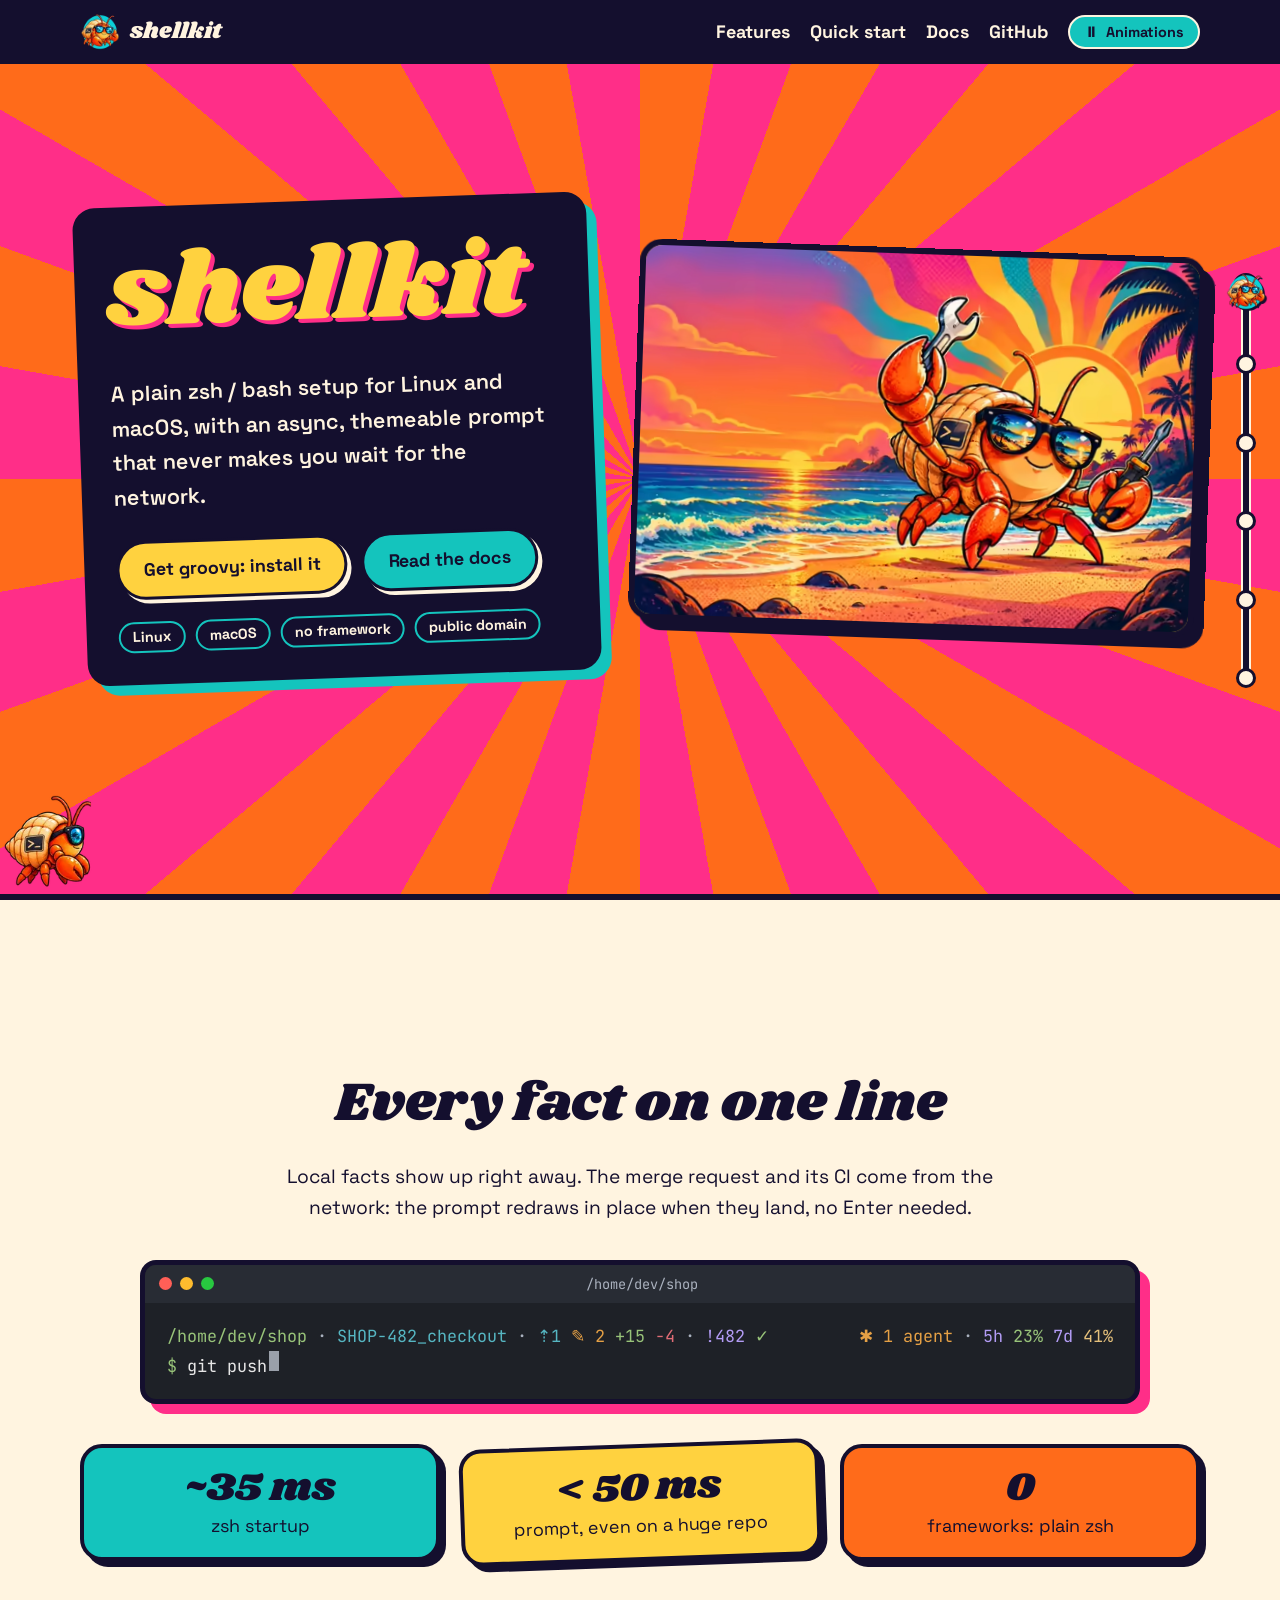
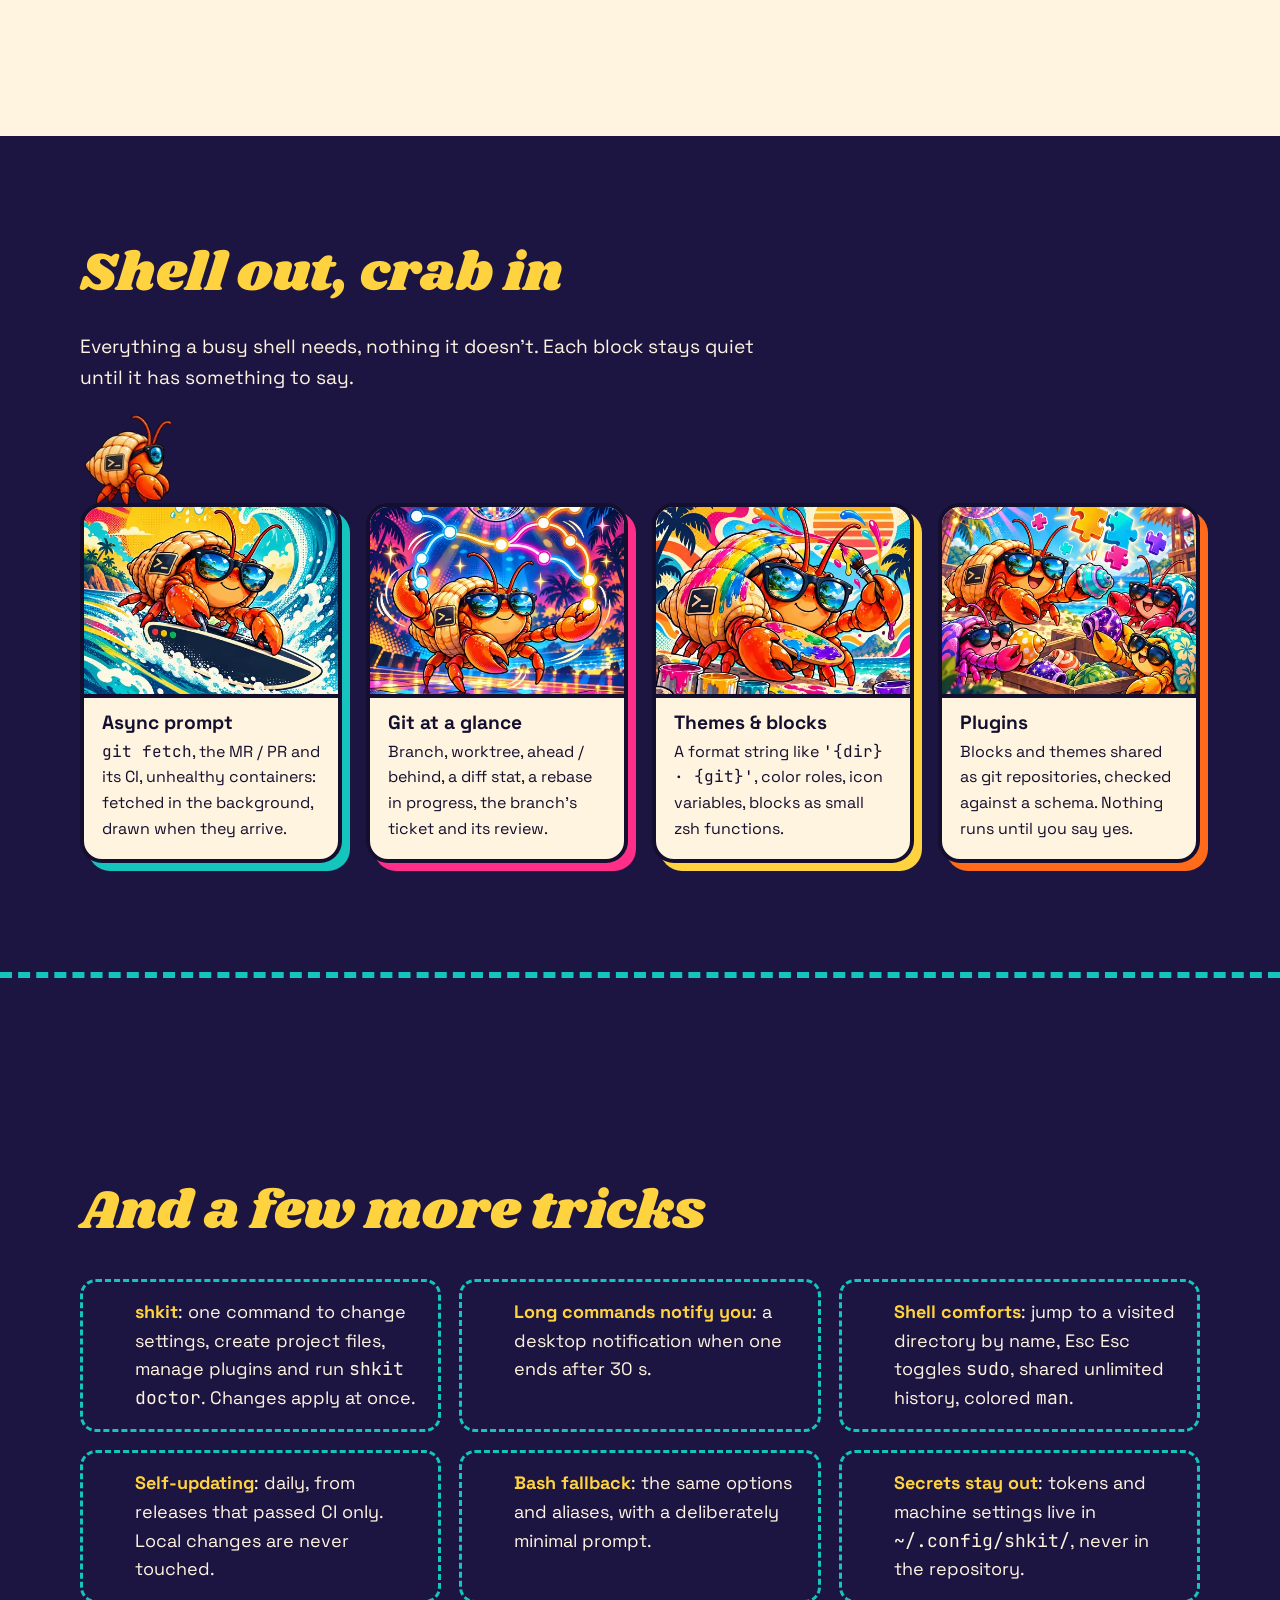
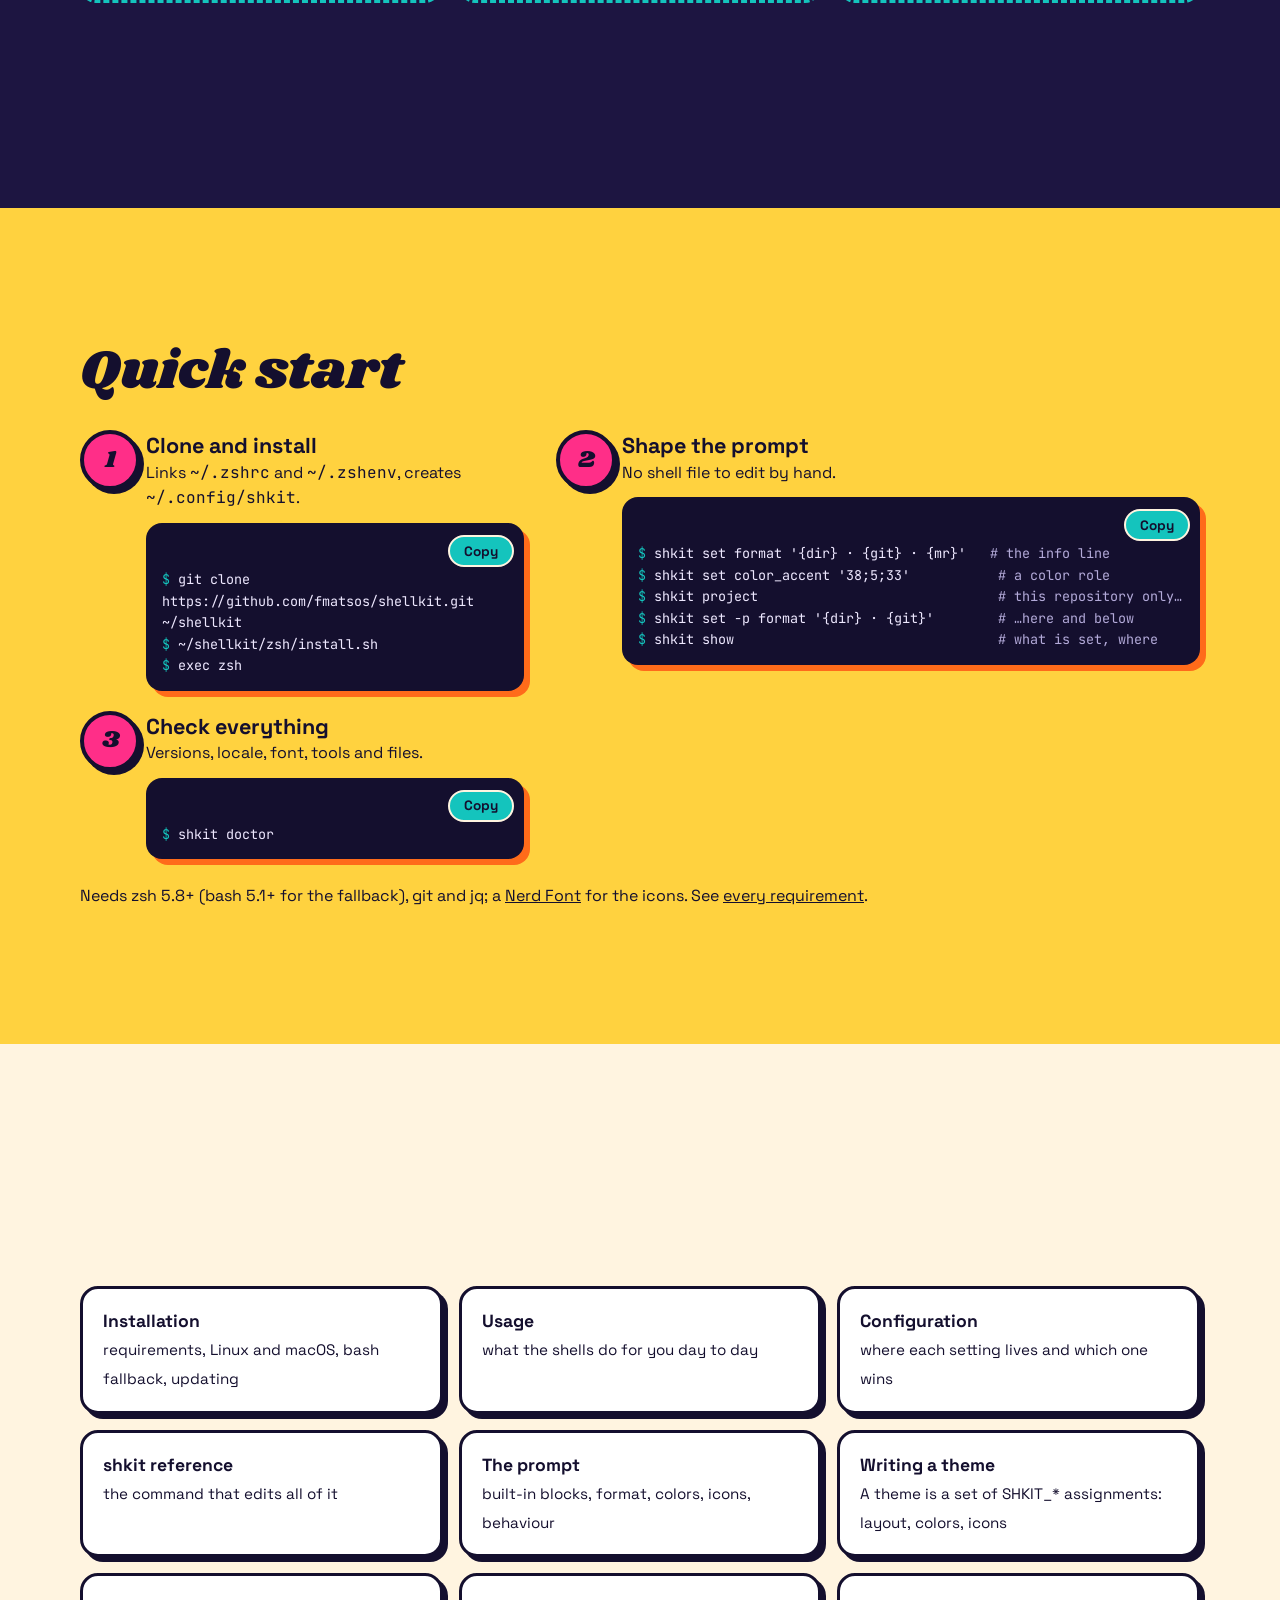
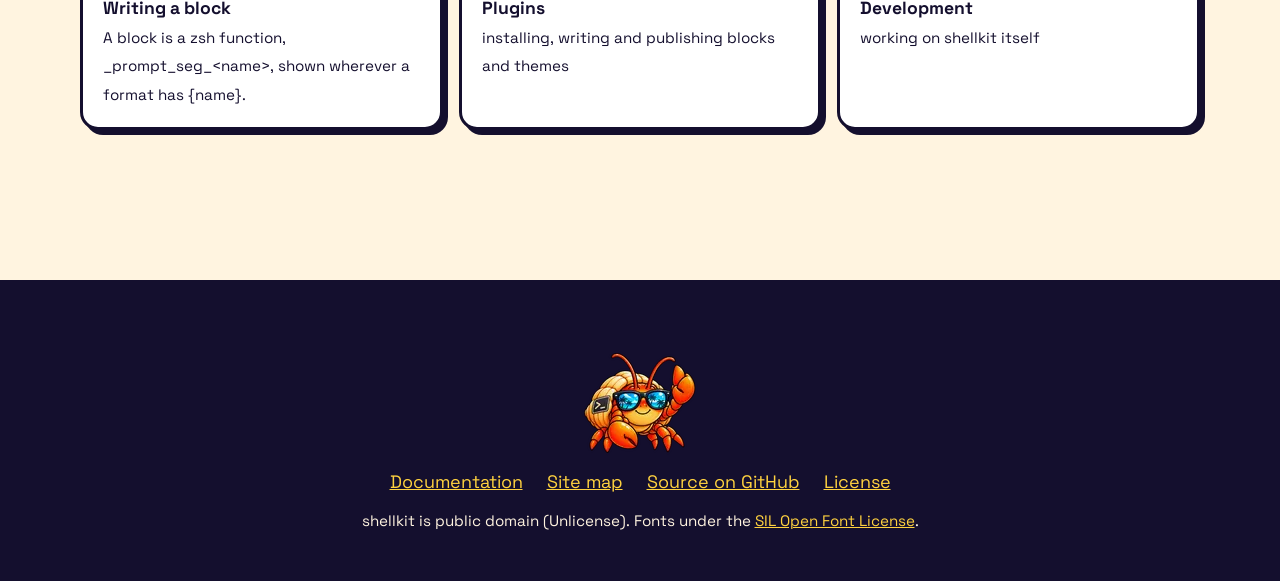
==== commit ac2cf83c: "site: one full-screen section per topic, each with its crab - The landing page snaps one section per" ====
--- a/index.html
+++ b/index.html
@@ -1,5 +1,5 @@
 <!doctype html>
-<html lang="en" data-motion="off">
+<html lang="en" class="landing" data-motion="off">
 <head>
 <meta charset="utf-8">
 <meta name="viewport" content="width=device-width, initial-scale=1">
@@ -29,9 +29,10 @@
 /* shellkit site: one stylesheet for the landing page and the docs, inlined by build.py.
    ./ is replaced by the page's path to the site root. Every animation runs only
    under html[data-motion="on"] (set by the head script, toggled by #motion). */
-@font-face { font-family: "Shrikhand"; src: url(./assets/fonts/shrikhand.woff2) format("woff2"); font-display: swap; }
-@font-face { font-family: "Space Grotesk"; src: url(./assets/fonts/space-grotesk.woff2) format("woff2"); font-weight: 300 700; font-display: swap; }
-@font-face { font-family: "JetBrains Mono"; src: url(./assets/fonts/jetbrains-mono.woff2) format("woff2"); font-display: optional; } /* never swapped in late: code reflows the page */
+/* optional, not swap: a font that arrives late is skipped for this view instead of reflowing the page (CLS) */
+@font-face { font-family: "Shrikhand"; src: url(./assets/fonts/shrikhand.woff2) format("woff2"); font-display: optional; }
+@font-face { font-family: "Space Grotesk"; src: url(./assets/fonts/space-grotesk.woff2) format("woff2"); font-weight: 300 700; font-display: optional; }
+@font-face { font-family: "JetBrains Mono"; src: url(./assets/fonts/jetbrains-mono.woff2) format("woff2"); font-display: optional; }
 
 :root {
   --orange: #ff6b1a; --magenta: #ff2e88; --teal: #14c4bd; --yellow: #ffd23f;
@@ -115,57 +116,131 @@
 .kicker { margin: 0 0 8px; font-weight: 700; }
 .kicker a { color: var(--teal); }
 
-/* ---------- landing sections ---------- */
-section.pad { padding: 72px 0; }
+/* ---------- landing: one full-viewport section per screen ---------- */
+/* --hh: the sticky header's height, measured by site.js (it wraps on small screens) */
+html.landing { scroll-padding-top: var(--hh, 64px); scroll-snap-type: y proximity; }
+html.landing.snap { scroll-snap-type: y mandatory; }   /* only when every section fits the viewport */
+html.landing.dragging { scroll-snap-type: none; scroll-behavior: auto; }
+.sec { position: relative; min-height: calc(100svh - var(--hh, 64px)); display: flex; align-items: center; padding: 56px 0; scroll-snap-align: start; overflow: hidden; }
+.sec > .wrap { position: relative; }
+.landing .foot { scroll-snap-align: end; }
+.hero.sec { padding: 32px 0 112px; }
+.hero .wrap { padding: 0; }
 .lead { font-size: 1.2rem; max-width: 60ch; }
 .center { text-align: center; }
 .center .lead { margin-inline: auto; }
-.terminal { margin-top: 36px; border: 5px solid var(--ink); border-radius: 16px; box-shadow: 10px 10px 0 var(--magenta); overflow: hidden; background: #1e2127; }
-.stats { display: grid; grid-template-columns: repeat(3, 1fr); gap: 20px; margin-top: 44px; }
-.stats li { background: var(--teal); border: 4px solid var(--ink); border-radius: var(--radius); box-shadow: var(--shadow); padding: 18px; text-align: center; }
-.stats li:nth-child(2) { background: var(--yellow); transform: rotate(-2deg); }
+
+.term-wrap { position: relative; margin: 36px auto 0; max-width: 1000px; text-align: left; }
+.term { border: 5px solid var(--ink); border-radius: 16px; box-shadow: 10px 10px 0 var(--magenta); overflow: hidden; background: #1e2127; color: #abb2bf; }
+.term-bar { display: flex; align-items: center; gap: 8px; padding: 10px 14px; background: #282c34; font: .85rem "JetBrains Mono", monospace; }
+.term-bar i { width: 13px; height: 13px; border-radius: 50%; background: #ff5f57; }
+.term-bar i:nth-child(2) { background: #febc2e; }
+.term-bar i:nth-child(3) { background: #28c840; }
+.term-bar span { flex: 1; text-align: center; margin-right: 60px; }
+.term-body { padding: 18px 22px; font: clamp(.78rem, 1.6vw, 1.05rem)/1.8 "JetBrains Mono", monospace; }
+.term-body p { margin: 0; display: flex; flex-wrap: wrap; white-space: pre-wrap; }
+.t-dir, .t-add { color: #98c379; }
+.t-git { color: #56b6c2; }
+.t-dirty, .t-agent { color: #e5a045; }
+.t-del { color: #e06c75; }
+.t-q { color: #b39cf5; }
+.t-warn { color: #e5c07b; }
+.t-mr { position: relative; color: #b39cf5; }
+.t-spin { position: absolute; left: 0; display: none; }
+.t-right { margin-left: auto; padding-left: 24px; }
+.t-cmd { color: #e6e6e6; }
+.t-cur { display: inline-block; width: .6em; height: 1.2em; margin-left: 2px; vertical-align: -.2em; background: #9aa0aa; }
+
+.stats { display: grid; grid-template-columns: repeat(3, 1fr); gap: 20px; margin-top: 40px; }
+.stats li { background: var(--teal); border: 4px solid var(--ink); border-radius: var(--radius); box-shadow: var(--shadow); padding: 16px; text-align: center; }
+.stats li:nth-child(2) { background: var(--yellow); rotate: -2deg; }
 .stats li:nth-child(3) { background: var(--orange); }
-.stats b { display: block; font-family: "Shrikhand", cursive; font-weight: 400; font-size: 2.5rem; line-height: 1.2; }
-@media (max-width: 640px) { .stats { grid-template-columns: 1fr; } .stats li:nth-child(2) { transform: none; } }
+.stats b { display: block; font-family: "Shrikhand", cursive; font-weight: 400; font-size: clamp(1.8rem, 4vw, 2.5rem); line-height: 1.2; }
+@media (max-width: 640px) { .stats { grid-template-columns: 1fr; gap: 12px; } .stats li { padding: 8px; } .stats li:nth-child(2) { rotate: none; } }
 
 .features { background: var(--navy); color: var(--cream); }
 .features h2 { color: var(--yellow); }
-.grid { display: grid; grid-template-columns: repeat(2, 1fr); gap: 28px; margin-top: 40px; }
+.cards { position: relative; margin-top: 110px; }
+.grid { display: grid; grid-template-columns: repeat(4, 1fr); gap: 24px; }
 .card { background: var(--cream); color: var(--ink); border: 4px solid var(--ink); border-radius: var(--radius); box-shadow: 8px 8px 0 var(--c, var(--teal)); overflow: hidden; }
 .card img { width: 100%; aspect-ratio: 4 / 3; object-fit: cover; border-bottom: 4px solid var(--ink); }
-.card div { padding: 20px 24px 26px; }
-.card p { margin: 0; }
+.card div { padding: 14px 18px 18px; }
+.card h3 { font-size: 1.2rem; margin-bottom: .3em; }
+.card p { margin: 0; font-size: 1rem; }
 .card:nth-child(2) { --c: var(--magenta); }
 .card:nth-child(3) { --c: var(--yellow); }
 .card:nth-child(4) { --c: var(--orange); }
-@media (max-width: 760px) { .grid { grid-template-columns: 1fr; } }
-.more { display: grid; grid-template-columns: repeat(auto-fit, minmax(min(300px, 100%), 1fr)); gap: 18px; margin-top: 44px; }
-.more li { border: 3px dashed var(--teal); border-radius: 16px; padding: 16px 18px; }
+.walker.on-cards { bottom: auto; top: -92px; }
+@media (max-width: 1000px) { .grid { grid-template-columns: repeat(2, 1fr); } .walker.on-cards { display: none !important; } .cards { margin-top: 28px; } }
+@media (max-width: 640px) {  /* a sideways carousel: the four cards don't fit one screen */
+  .grid { display: flex; overflow-x: auto; scroll-snap-type: x mandatory; gap: 16px; padding: 4px 4px 16px; }
+  .card { flex: 0 0 min(82%, 340px); scroll-snap-align: center; }
+}
+
+.more-sec { background: var(--navy); color: var(--cream); border-top: 6px dashed var(--teal); }
+.more-sec h2 { color: var(--yellow); }
+.more { display: grid; grid-template-columns: repeat(3, 1fr); gap: 18px; margin-top: 36px; }
+.more li { position: relative; border: 3px dashed var(--teal); border-radius: 16px; padding: 16px 18px 16px 52px; }
+.more li::before { content: "✓"; position: absolute; left: 14px; top: 14px; width: 26px; height: 26px; border-radius: 50%; background: var(--teal); color: var(--ink); font-weight: 700; display: grid; place-items: center; }
 .more b { color: var(--yellow); }
+@media (max-width: 1000px) { .more { grid-template-columns: repeat(2, 1fr); } }
+@media (max-width: 640px) { .more { grid-template-columns: 1fr; gap: 10px; } .more li { padding: 10px 12px 10px 46px; font-size: 1rem; } .more li::before { top: 10px; } }
 
 .start { background: var(--yellow); }
-.steps { display: grid; gap: 28px; margin-top: 32px; counter-reset: step; }
-.steps > li { display: grid; grid-template-columns: 64px 1fr; gap: 18px; align-items: start; counter-increment: step; }
+.steps { display: grid; grid-template-columns: 1fr 1.45fr; gap: 20px 32px; margin-top: 24px; counter-reset: step; }
+.steps > li { display: grid; grid-template-columns: 52px 1fr; gap: 14px; align-items: start; counter-increment: step; }
+.steps > li:nth-child(2) { grid-column: 2; grid-row: 1 / span 2; }
 .steps > li::before {
-  content: counter(step); width: 64px; height: 64px; border-radius: 50%; background: var(--magenta); color: var(--ink);
-  border: 4px solid var(--ink); display: grid; place-items: center; font-family: "Shrikhand", cursive; font-size: 1.8rem; box-shadow: 4px 4px 0 var(--ink);
-}
-.steps h3 { margin: 4px 0 4px; }
-.steps p { margin: 0; }
+  content: counter(step); width: 52px; height: 52px; border-radius: 50%; background: var(--magenta); color: var(--ink);
+  border: 4px solid var(--ink); display: grid; place-items: center; font-family: "Shrikhand", cursive; font-size: 1.5rem; box-shadow: 4px 4px 0 var(--ink);
+}
+.steps h3 { margin: 4px 0 2px; }
+.steps p { margin: 0; font-size: 1rem; }
+.start pre { font-size: .84rem; line-height: 1.6; padding: 14px 16px; }
+.needs { margin: 24px 0 0; font-size: 1rem; }
+@media (max-width: 900px) { .steps { grid-template-columns: 1fr; } .steps > li:nth-child(2) { grid-column: auto; grid-row: auto; } }
+@media (max-width: 560px) { .steps > li { grid-template-columns: 1fr; gap: 6px; } .steps > li::before { width: 44px; height: 44px; font-size: 1.2rem; } }
 .code { position: relative; }
-.code pre { padding-right: 104px; }
+.code pre { padding-top: 46px; }  /* the copy button sits above the text, which keeps the full width */
 .copy {
-  position: absolute; top: 14px; right: 12px; font: 700 .85rem "Space Grotesk", sans-serif; cursor: pointer;
+  position: absolute; top: 12px; right: 10px; font: 700 .85rem "Space Grotesk", sans-serif; cursor: pointer;
   background: var(--teal); border: 2px solid var(--cream); color: var(--ink); border-radius: 999px; padding: 4px 14px; min-height: 32px;
 }
-@media (max-width: 560px) { .steps > li { grid-template-columns: 1fr; } .steps > li::before { width: 52px; height: 52px; } }
+
+.sec .docs-grid { grid-template-columns: repeat(3, 1fr); }
+@media (max-width: 900px) { .sec .docs-grid { grid-template-columns: repeat(2, 1fr); } }
+@media (max-width: 480px) { .sec .docs-grid { gap: 10px; } .sec .docs-grid a { padding: 10px 12px; } .sec .docs-grid span { display: none; } }  /* titles only: each page has its summary */
+
+/* the crab buddies: one per section, decorative, only with animations on */
+.buddy { position: absolute; z-index: 2; width: 128px; height: 128px; overflow: hidden; display: none; pointer-events: none; }
+.buddy img { width: 600%; max-width: none; height: 100%; }
+.b-point { left: -34px; top: -118px; }
+.b-dance { right: 0; top: -40px; }
+.b-type { right: 0; top: -24px; }
+.b-read { right: 0; top: -44px; }
+@media (max-width: 640px) { .buddy { width: 88px; height: 88px; } .b-point { left: -8px; top: -84px; } .b-dance, .b-type, .b-read { top: -30px; } }
+
+/* the scroll rail: section links, and the crab as a draggable thumb */
+.rail { position: fixed; z-index: 15; right: 14px; top: calc(50% + var(--hh, 64px) / 2); translate: 0 -50%; width: 40px; height: min(60vh, 420px); }
+.rail::before { content: ""; position: absolute; left: 50%; top: 12px; bottom: 12px; width: 6px; translate: -50% 0; border-radius: 3px; background: var(--ink); box-shadow: 0 0 0 2px var(--cream); }
+.rail ol { position: relative; height: 100%; display: flex; flex-direction: column; justify-content: space-between; align-items: center; }
+.rail a { position: relative; display: grid; place-items: center; width: 28px; height: 28px; border-radius: 50%; }
+.rail a::before { content: ""; width: 14px; height: 14px; border-radius: 50%; background: var(--cream); border: 3px solid var(--ink); }
+.rail a[aria-current]::before { background: var(--yellow); scale: 1.3; }
+.rail a span { position: absolute; right: 40px; white-space: nowrap; background: var(--ink); color: var(--cream); font-weight: 700; font-size: .9rem; padding: 4px 12px; border-radius: 999px; box-shadow: 3px 3px 0 var(--magenta); opacity: 0; pointer-events: none; }
+.rail a:hover span, .rail a:focus-visible span { opacity: 1; }
+.rail.quiet a span { opacity: 0 !important; }
+.rail-thumb { position: absolute; left: 50%; top: 0; width: 40px; height: 40px; margin-left: -20px; cursor: grab; touch-action: none; }
+.rail-thumb:active { cursor: grabbing; }
+.rail-thumb img { width: 40px; height: 40px; filter: drop-shadow(2px 2px 0 var(--ink)); }
+@media (min-width: 701px) { html.landing { scrollbar-width: none; } html.landing::-webkit-scrollbar { display: none; } }
+@media (max-width: 700px) { .rail { display: none; } }
 
 table { width: 100%; border-collapse: collapse; background: var(--paper); font-size: .95rem; }
 th, td { padding: 10px 14px; text-align: left; border-bottom: 2px solid #eadfcb; vertical-align: top; }
 thead th, th[scope="col"] { background: var(--purple); color: var(--cream); }
 caption { text-align: left; font-weight: 700; padding: 0 0 8px; }
 .table { margin: 24px 0; overflow-x: auto; border: 4px solid var(--ink); border-radius: 16px; box-shadow: var(--shadow); background: var(--paper); }
-.start .table caption { padding: 12px 14px; background: var(--paper); }
 
 .docs-grid { display: grid; grid-template-columns: repeat(auto-fit, minmax(min(230px, 100%), 1fr)); gap: 16px; margin-top: 32px; }
 .docs-grid a {
@@ -230,7 +305,7 @@
 .foot a { color: var(--yellow); }
 .foot p { margin: 8px 0 0; font-size: .95rem; }
 
-/* ---------- fun (motion on only) ---------- */
+/* ---------- fun: every loop and every "not shown yet" state needs [data-motion="on"] ---------- */
 @keyframes spin { to { transform: rotate(1turn); } }
 @keyframes bob { 50% { translate: 0 -10px; } }
 @keyframes frames { to { transform: translateX(-100%); } }
@@ -238,18 +313,56 @@
   0% { transform: translateX(-110px); } 49.9% { transform: translateX(calc(100vw + 10px)) scaleX(1); }
   50% { transform: translateX(calc(100vw + 10px)) scaleX(-1); } 100% { transform: translateX(-110px) scaleX(-1); }
 }
+/* the crab walks along the top of the four cards, and each one hops as it passes */
+@keyframes cardwalk {
+  0% { transform: translateX(0); } 49.9% { transform: translateX(calc(var(--cw, 600px) - 96px)) scaleX(1); }
+  50% { transform: translateX(calc(var(--cw, 600px) - 96px)) scaleX(-1); } 100% { transform: translateX(0) scaleX(-1); }
+}
+@keyframes hop0 { 2.5%, 6.5%, 93.5%, 97.5% { translate: 0 0; rotate: 0deg; } 4.5%, 95.5% { translate: 0 -16px; rotate: -2deg; } }
+@keyframes hop1 { 16%, 20%, 80%, 84% { translate: 0 0; rotate: 0deg; } 18%, 82% { translate: 0 -16px; rotate: 2deg; } }
+@keyframes hop2 { 30%, 34%, 66%, 70% { translate: 0 0; rotate: 0deg; } 32%, 68% { translate: 0 -16px; rotate: -2deg; } }
+@keyframes hop3 { 43.5%, 47.5%, 52.5%, 56.5% { translate: 0 0; rotate: 0deg; } 45.5%, 54.5% { translate: 0 -16px; rotate: 2deg; } }
 @keyframes wiggle { 25% { rotate: -2deg; } 75% { rotate: 2deg; } }
 @keyframes boing { 30% { scale: 1.12 .9; } 60% { scale: .95 1.08; } }
 @keyframes pop { to { transform: translate(var(--dx), var(--dy)) rotate(var(--r)); opacity: 0; } }
+@keyframes sway { 0%, 100% { transform: translateY(0) rotate(-5deg); } 25%, 75% { transform: translateY(-10px) rotate(0deg); } 50% { transform: translateY(0) rotate(5deg); } }
+@keyframes seg { from { opacity: 0; transform: translateY(8px); } }
+@keyframes spinner { 0%, 48% { opacity: 0; } 49%, 99% { opacity: 1; } 100% { opacity: 0; } }
+@keyframes type { from { width: 0; } }
+@keyframes blink { 50% { opacity: 0; } }
+@keyframes tick { from { scale: 0; rotate: -120deg; } }
+@keyframes buddyin { from { opacity: 0; transform: translateY(48px) scale(.5); } }
+
 [data-motion="on"] .hero::before, [data-motion="on"] .band::before { animation: spin 90s linear infinite; }
 [data-motion="on"] .art { animation: bob 5s ease-in-out infinite; transition: transform .2s; transform: rotate(2deg) perspective(900px) rotateX(var(--ty, 0deg)) rotateY(var(--tx, 0deg)); }
 [data-motion="on"] .walker { display: block; animation: walk 26s linear infinite; }
+[data-motion="on"] .walker.on-cards { animation: cardwalk 16s linear infinite; }
 [data-motion="on"] .walker img { animation: frames .7s steps(6) infinite; }
-[data-motion="on"] .dancer img { animation: frames .9s steps(6) infinite; }
-[data-motion="on"] .card:hover, [data-motion="on"] .docs-grid a:hover, [data-motion="on"] .pager a:hover { animation: wiggle .4s ease-in-out; }
+@media (min-width: 1001px) {
+  [data-motion="on"] .card:nth-child(1) { animation: hop0 16s ease-in-out infinite; }
+  [data-motion="on"] .card:nth-child(2) { animation: hop1 16s ease-in-out infinite; }
+  [data-motion="on"] .card:nth-child(3) { animation: hop2 16s ease-in-out infinite; }
+  [data-motion="on"] .card:nth-child(4) { animation: hop3 16s ease-in-out infinite; }
+}
+[data-motion="on"] .buddy { display: block; }
+[data-motion="on"] .buddy img { animation: frames 1.3s steps(6) infinite; }
+[data-motion="on"] .dancer { animation: sway 3.2s ease-in-out infinite; }
+[data-motion="on"] .dancer img { animation: frames 1.8s steps(6) infinite; }
+[data-motion="on"] .t-cur { animation: blink 1.1s steps(1) infinite; }
+[data-motion="on"] .docs-grid a:hover, [data-motion="on"] .pager a:hover { animation: wiggle .4s ease-in-out; }
 [data-motion="on"] .btn:hover, [data-motion="on"] .copy:hover, [data-motion="on"] .stats li:hover, [data-motion="on"] .brand:hover img { animation: boing .5s ease-in-out; }
-[data-motion="on"].ready .reveal { transition: opacity .6s, transform .6s cubic-bezier(.3, 1.6, .5, 1); }
-[data-motion="on"].ready .reveal:not(.in) { opacity: 0; transform: translateY(32px) scale(.94); }
+
+/* a section plays its entrance each time it becomes the current one (site.js adds .active); under 5 s */
+[data-motion="on"].ready .enter { transition: opacity .6s, transform .7s cubic-bezier(.3, 1.5, .5, 1); transition-delay: calc(var(--d, 0) * 110ms); }
+[data-motion="on"].ready .sec:not(.active) .enter { opacity: 0; transform: translateY(40px) scale(.95); transition-delay: 0s; }
+[data-motion="on"].ready .sec:not(.active) :is(.buddy, .seg, .ln) { opacity: 0; }
+[data-motion="on"].ready .sec:not(.active) .more li::before { opacity: 0; }
+[data-motion="on"].ready .sec.active .buddy { animation: buddyin .7s cubic-bezier(.3, 1.5, .5, 1) .4s both; }
+[data-motion="on"].ready .sec.active .seg { animation: seg .35s calc(var(--t) * 1s + .5s) both; }
+[data-motion="on"].ready .sec.active .t-spin { display: inline-block; animation: spinner 2.8s linear both, spin .8s linear infinite; }
+[data-motion="on"].ready .sec.active .t-cmd { display: inline-block; width: 8ch; overflow: hidden; white-space: nowrap; vertical-align: bottom; animation: type .8s steps(8) 3.1s both; }
+[data-motion="on"].ready .sec.active .more li::before { animation: tick .45s cubic-bezier(.3, 1.6, .5, 1) calc(var(--d, 0) * 110ms + .5s) both; }
+[data-motion="on"].ready .sec.active .ln { animation: seg .3s calc(var(--i) * .22s + var(--d, 0) * .3s + .5s) both; }
 .confetti { position: fixed; z-index: 40; width: 10px; height: 10px; border-radius: 3px; pointer-events: none; animation: pop .9s cubic-bezier(.2, .7, .4, 1) forwards; }
 .dancer img { max-width: none; width: 768px; height: 128px; }
 main:focus { outline: none; box-shadow: none; }
@@ -282,7 +395,7 @@
   </div>
 </header>
 <main id="main" tabindex="-1">
-<section class="hero" aria-labelledby="hero-title">
+<section class="sec hero" id="top" aria-labelledby="hero-title">
   <div class="wrap">
     <div class="sticker">
       <h1 id="hero-title">shellkit</h1>
@@ -305,109 +418,129 @@
   <div class="walker" aria-hidden="true"><img src="[data-uri]" data-src="assets/crab-walk.webp" alt="" width="768" height="128"></div>
 </section>
 
-<section class="pad" aria-labelledby="line-title">
+<section class="sec" id="prompt" aria-labelledby="line-title">
   <div class="wrap center">
-    <h2 id="line-title">Every fact on one line</h2>
-    <p class="lead">Directory, branch, ahead / behind, dirty files with their diff stat, the merge request and its CI, your Claude agents and quota. Local facts show up right away; networked ones redraw in place when they land, no Enter needed.</p>
-    <div class="terminal reveal"><img src="assets/prompt.png" width="1816" height="236" loading="lazy"
-      alt="The shellkit prompt in a git repository: directory, branch, 1 commit ahead, 2 changed files with +15 −4 lines, merge request !482 with CI passed, 1 Claude agent and the 5 h / 7 d quota"></div>
+    <h2 id="line-title" class="enter">Every fact on one line</h2>
+    <p class="lead enter" style="--d:1">Local facts show up right away. The merge request and its CI come from the network: the prompt redraws in place when they land, no Enter needed.</p>
+    <div class="term-wrap enter" style="--d:2">
+      <div class="buddy b-point" aria-hidden="true"><img src="[data-uri]" data-src="assets/crab-point.webp" alt="" width="768" height="128"></div>
+      <div class="term" role="img" aria-label="The shellkit prompt in a git repository: directory, branch, 1 commit ahead, 2 changed files with +15 −4 lines, merge request !482 with CI passed, 1 Claude agent and the 5 h / 7 d quota; below, the input line">
+        <div class="term-bar"><i></i><i></i><i></i><span>/home/dev/shop</span></div>
+        <div class="term-body">
+          <p><span class="seg t-dir" style="--t:0">/home/dev/shop</span><span class="seg" style="--t:.25"> · <span class="t-git">SHOP-482_checkout</span></span><span class="seg" style="--t:.45"> · <span class="t-git">⇡1</span></span><span class="seg" style="--t:.65"> <span class="t-dirty">✎ 2</span> <span class="t-add">+15</span> <span class="t-del">−4</span></span><span class="seg" style="--t:.85"> · </span><span class="t-mr"><span class="t-spin">↻</span><span class="seg t-mrv" style="--t:2.3">!482 <span class="t-add">✓</span></span></span><span class="t-right seg" style="--t:1.1"><span class="t-agent">✱ 1 agent</span> · <span class="t-q">5h</span> <span class="t-add">23%</span> <span class="t-q">7d</span> <span class="t-warn">41%</span></span></p>
+          <p><span class="t-add">$&nbsp;</span><span class="t-cmd">git push</span><span class="t-cur"></span></p>
+        </div>
+      </div>
+    </div>
     <ul class="plain stats">
-      <li class="reveal"><b>~35 ms</b>zsh startup</li>
-      <li class="reveal"><b>&lt; 50 ms</b>prompt, even on a huge repo</li>
-      <li class="reveal"><b>0</b>frameworks: plain zsh</li>
+      <li class="enter" style="--d:3"><b>~35 ms</b>zsh startup</li>
+      <li class="enter" style="--d:4"><b>&lt; 50 ms</b>prompt, even on a huge repo</li>
+      <li class="enter" style="--d:5"><b>0</b>frameworks: plain zsh</li>
     </ul>
   </div>
 </section>
 
-<section class="pad features" id="features" aria-labelledby="features-title">
+<section class="sec features" id="features" aria-labelledby="features-title">
   <div class="wrap">
-    <h2 id="features-title">Shell out, crab in</h2>
-    <p class="lead">Everything a busy shell needs, nothing it doesn't. Each block stays quiet until it has something to say.</p>
-    <ul class="plain grid">
-      <li class="card reveal"><picture><source type="image/avif" srcset="assets/async-480.avif 480w, assets/async-800.avif 800w" sizes="(max-width: 760px) calc(100vw - 40px), 540px"><img src="assets/async-800.webp" srcset="assets/async-480.webp 480w, assets/async-800.webp 800w" sizes="(max-width: 760px) calc(100vw - 40px), 540px" width="800" height="600" loading="lazy" decoding="async" alt="The crab surfing a huge wave on a surfboard shaped like a terminal window"></picture>
-        <div><h3>Async prompt</h3><p><code>git fetch</code>, the merge / pull request and its CI, unhealthy containers: all fetched in the background. The prompt redraws itself when they arrive.</p></div></li>
-      <li class="card reveal"><picture><source type="image/avif" srcset="assets/git-480.avif 480w, assets/git-800.avif 800w" sizes="(max-width: 760px) calc(100vw - 40px), 540px"><img src="assets/git-800.webp" srcset="assets/git-480.webp 480w, assets/git-800.webp 800w" sizes="(max-width: 760px) calc(100vw - 40px), 540px" width="800" height="600" loading="lazy" decoding="async" alt="The crab juggling glowing git branches under a disco ball"></picture>
-        <div><h3>Git at a glance</h3><p>Branch, worktree, ahead / behind, a diff stat, a rebase or bisect in progress with its conflicts, the branch's ticket and the review of its MR / PR.</p></div></li>
-      <li class="card reveal"><picture><source type="image/avif" srcset="assets/themes-480.avif 480w, assets/themes-800.avif 800w" sizes="(max-width: 760px) calc(100vw - 40px), 540px"><img src="assets/themes-800.webp" srcset="assets/themes-480.webp 480w, assets/themes-800.webp 800w" sizes="(max-width: 760px) calc(100vw - 40px), 540px" width="800" height="600" loading="lazy" decoding="async" alt="The crab painting its own shell with rainbow stripes"></picture>
-        <div><h3>Themes &amp; blocks</h3><p>The layout is a format string like <code>'{dir} · {git}'</code>. Colors are roles, icons are variables, a block is a small zsh function. Per-project looks too.</p></div></li>
-      <li class="card reveal"><picture><source type="image/avif" srcset="assets/plugins-480.avif 480w, assets/plugins-800.avif 800w" sizes="(max-width: 760px) calc(100vw - 40px), 540px"><img src="assets/plugins-800.webp" srcset="assets/plugins-480.webp 480w, assets/plugins-800.webp 800w" sizes="(max-width: 760px) calc(100vw - 40px), 540px" width="800" height="600" loading="lazy" decoding="async" alt="A party of hermit crabs swapping colorful shells, puzzle pieces floating above them"></picture>
-        <div><h3>Plugins</h3><p>Blocks and themes shared as git repositories, checked against a JSON schema. Nothing is fetched or run until you say yes.</p></div></li>
+    <h2 id="features-title" class="enter">Shell out, crab in</h2>
+    <p class="lead enter" style="--d:1">Everything a busy shell needs, nothing it doesn't. Each block stays quiet until it has something to say.</p>
+    <div class="cards">
+      <div class="walker on-cards" aria-hidden="true"><img src="[data-uri]" data-src="assets/crab-walk.webp" alt="" width="768" height="128"></div>
+      <ul class="plain grid" tabindex="0" aria-label="Features, scrolls sideways on small screens">
+        <li class="card enter" style="--d:2"><picture><source type="image/avif" srcset="assets/async-480.avif 480w, assets/async-800.avif 800w" sizes="(max-width: 640px) 82vw, (max-width: 1000px) 45vw, 260px"><img src="assets/async-800.webp" srcset="assets/async-480.webp 480w, assets/async-800.webp 800w" sizes="(max-width: 640px) 82vw, (max-width: 1000px) 45vw, 260px" width="800" height="600" loading="lazy" decoding="async" alt="The crab surfing a huge wave on a surfboard shaped like a terminal window"></picture>
+          <div><h3>Async prompt</h3><p><code>git fetch</code>, the MR / PR and its CI, unhealthy containers: fetched in the background, drawn when they arrive.</p></div></li>
+        <li class="card enter" style="--d:3"><picture><source type="image/avif" srcset="assets/git-480.avif 480w, assets/git-800.avif 800w" sizes="(max-width: 640px) 82vw, (max-width: 1000px) 45vw, 260px"><img src="assets/git-800.webp" srcset="assets/git-480.webp 480w, assets/git-800.webp 800w" sizes="(max-width: 640px) 82vw, (max-width: 1000px) 45vw, 260px" width="800" height="600" loading="lazy" decoding="async" alt="The crab juggling glowing git branches under a disco ball"></picture>
+          <div><h3>Git at a glance</h3><p>Branch, worktree, ahead / behind, a diff stat, a rebase in progress, the branch's ticket and its review.</p></div></li>
+        <li class="card enter" style="--d:4"><picture><source type="image/avif" srcset="assets/themes-480.avif 480w, assets/themes-800.avif 800w" sizes="(max-width: 640px) 82vw, (max-width: 1000px) 45vw, 260px"><img src="assets/themes-800.webp" srcset="assets/themes-480.webp 480w, assets/themes-800.webp 800w" sizes="(max-width: 640px) 82vw, (max-width: 1000px) 45vw, 260px" width="800" height="600" loading="lazy" decoding="async" alt="The crab painting its own shell with rainbow stripes"></picture>
+          <div><h3>Themes &amp; blocks</h3><p>A format string like <code>'{dir} · {git}'</code>, color roles, icon variables, blocks as small zsh functions.</p></div></li>
+        <li class="card enter" style="--d:5"><picture><source type="image/avif" srcset="assets/plugins-480.avif 480w, assets/plugins-800.avif 800w" sizes="(max-width: 640px) 82vw, (max-width: 1000px) 45vw, 260px"><img src="assets/plugins-800.webp" srcset="assets/plugins-480.webp 480w, assets/plugins-800.webp 800w" sizes="(max-width: 640px) 82vw, (max-width: 1000px) 45vw, 260px" width="800" height="600" loading="lazy" decoding="async" alt="A party of hermit crabs swapping colorful shells, puzzle pieces floating above them"></picture>
+          <div><h3>Plugins</h3><p>Blocks and themes shared as git repositories, checked against a schema. Nothing runs until you say yes.</p></div></li>
+      </ul>
+    </div>
+  </div>
+</section>
+
+<section class="sec more-sec" id="more" aria-labelledby="more-title">
+  <div class="wrap">
+    <div class="buddy b-dance" aria-hidden="true"><img src="[data-uri]" data-src="assets/crab-dance.webp" alt="" width="768" height="128"></div>
+    <h2 id="more-title" class="enter">And a few more tricks</h2>
+    <ul class="plain more">
+      <li class="enter" style="--d:1"><b>shkit</b>: one command to change settings, create project files, manage plugins and run <code>shkit doctor</code>. Changes apply at once.</li>
+      <li class="enter" style="--d:2"><b>Long commands notify you</b>: a desktop notification when one ends after 30 s.</li>
+      <li class="enter" style="--d:3"><b>Shell comforts</b>: jump to a visited directory by name, Esc Esc toggles <code>sudo</code>, shared unlimited history, colored <code>man</code>.</li>
+      <li class="enter" style="--d:4"><b>Self-updating</b>: daily, from releases that passed CI only. Local changes are never touched.</li>
+      <li class="enter" style="--d:5"><b>Bash fallback</b>: the same options and aliases, with a deliberately minimal prompt.</li>
+      <li class="enter" style="--d:6"><b>Secrets stay out</b>: tokens and machine settings live in <code>~/.config/shkit/</code>, never in the repository.</li>
     </ul>
-    <ul class="plain more">
-      <li class="reveal"><b>shkit</b>: one command to change settings, create project files, manage plugins and run <code>shkit doctor</code>. Changes apply at once.</li>
-      <li class="reveal"><b>Long commands notify you</b>: a desktop notification when one ends after 30 s.</li>
-      <li class="reveal"><b>Shell comforts</b>: jump to a visited directory by name, Esc Esc toggles <code>sudo</code>, shared unlimited history, colored <code>man</code>.</li>
-      <li class="reveal"><b>Self-updating</b>: daily, from releases that passed CI only. Local changes are never touched.</li>
-      <li class="reveal"><b>Bash fallback</b>: the same options and aliases, with a deliberately minimal prompt.</li>
-      <li class="reveal"><b>Secrets stay out</b>: tokens and machine settings live in <code>~/.config/shkit/</code>, never in the repository.</li>
-    </ul>
   </div>
 </section>
 
-<section class="pad start" id="start" aria-labelledby="start-title">
+<section class="sec start" id="start" aria-labelledby="start-title">
   <div class="wrap">
-    <h2 id="start-title">Quick start</h2>
+    <h2 id="start-title" class="enter">Quick start</h2>
+    <div class="buddy b-type" aria-hidden="true"><img src="[data-uri]" data-src="assets/crab-type.webp" alt="" width="768" height="128"></div>
     <ol class="plain steps">
-      <li><div>
+      <li class="enter" style="--d:1"><div>
         <h3>Clone and install</h3>
         <p>Links <code>~/.zshrc</code> and <code>~/.zshenv</code>, creates <code>~/.config/shkit</code>.</p>
         <div class="code"><pre><span class="p">$ </span>git clone https://github.com/fmatsos/shellkit.git ~/shellkit
 <span class="p">$ </span>~/shellkit/zsh/install.sh
 <span class="p">$ </span>exec zsh</pre><button type="button" class="copy">Copy<span class="sr-only"> the install commands</span></button></div>
       </div></li>
-      <li><div>
+      <li class="enter" style="--d:2"><div>
         <h3>Shape the prompt</h3>
         <p>No shell file to edit by hand.</p>
         <div class="code"><pre><span class="p">$ </span>shkit set format '{dir} · {git} · {mr}'   <span class="c"># the info line</span>
 <span class="p">$ </span>shkit set color_accent '38;5;33'           <span class="c"># a color role</span>
-<span class="p">$ </span>shkit project                              <span class="c"># settings for this repository only…</span>
-<span class="p">$ </span>shkit set -p format '{dir} · {git}'        <span class="c"># …used here and below</span>
+<span class="p">$ </span>shkit project                              <span class="c"># this repository only…</span>
+<span class="p">$ </span>shkit set -p format '{dir} · {git}'        <span class="c"># …here and below</span>
 <span class="p">$ </span>shkit show                                 <span class="c"># what is set, where</span></pre><button type="button" class="copy">Copy<span class="sr-only"> the prompt commands</span></button></div>
       </div></li>
-      <li><div>
+      <li class="enter" style="--d:3"><div>
         <h3>Check everything</h3>
-        <p>Versions, locale, font, tools and files. A <a href="https://www.nerdfonts.com">Nerd Font</a> is recommended for the icons.</p>
+        <p>Versions, locale, font, tools and files.</p>
         <div class="code"><pre><span class="p">$ </span>shkit doctor</pre><button type="button" class="copy">Copy<span class="sr-only"> the doctor command</span></button></div>
       </div></li>
     </ol>
-
-    <div class="table" tabindex="0" role="region" aria-label="Requirements table">
-      <table>
-        <caption>Requirements</caption>
-        <thead><tr><th scope="col">Need</th><th scope="col">Linux</th><th scope="col">macOS</th></tr></thead>
-        <tbody>
-          <tr><th scope="row">shell</th><td>zsh 5.8+ (bash 5.1+ for the fallback)</td><td>the system zsh; <code>brew install bash</code> for the fallback</td></tr>
-          <tr><th scope="row">git</th><td>yes</td><td>yes (Command Line Tools or Homebrew)</td></tr>
-          <tr><th scope="row">jq</th><td><code>apt install jq</code></td><td>built in since macOS 15, <code>brew install jq</code> before</td></tr>
-          <tr><th scope="row">optional</th><td><code>glab</code> / <code>gh</code> (MR / PR and CI), <code>docker</code></td><td>the same, via Homebrew</td></tr>
-        </tbody>
-      </table>
-    </div>
+    <p class="needs enter" style="--d:4">Needs zsh 5.8+ (bash 5.1+ for the fallback), git and jq; a <a href="https://www.nerdfonts.com">Nerd Font</a> for the icons. See <a href="docs/installation.html#requirements">every requirement</a>.</p>
   </div>
 </section>
 
-<section class="pad" id="docs" aria-labelledby="docs-title">
+<section class="sec" id="docs" aria-labelledby="docs-title">
   <div class="wrap">
-    <h2 id="docs-title">Dig deeper</h2>
+    <div class="buddy b-read" aria-hidden="true"><img src="[data-uri]" data-src="assets/crab-read.webp" alt="" width="768" height="128"></div>
+    <h2 id="docs-title" class="enter">Dig deeper</h2>
     <ul class="plain docs-grid">
-      <li><a href="docs/installation.html"><b>Installation</b><span>requirements, Linux and macOS, bash fallback, updating</span></a></li>
-      <li><a href="docs/usage.html"><b>Usage</b><span>what the shells do for you day to day</span></a></li>
-      <li><a href="docs/configuration.html"><b>Configuration</b><span>where each setting lives and which one wins</span></a></li>
-      <li><a href="docs/shkit.html"><b><code>shkit</code> reference</b><span>the command that edits all of it</span></a></li>
-      <li><a href="docs/prompt.html"><b>The prompt</b><span>built-in blocks, format, colors, icons, behaviour</span></a></li>
-      <li><a href="docs/themes.html"><b>Writing a theme</b><span>A theme is a set of SHKIT_* assignments: layout, colors, icons</span></a></li>
-      <li><a href="docs/blocks.html"><b>Writing a block</b><span>A block is a zsh function, _prompt_seg_&lt;name&gt;, shown wherever a format has
+      <li class="enter" style="--d:1"><a href="docs/installation.html"><b>Installation</b><span>requirements, Linux and macOS, bash fallback, updating</span></a></li>
+      <li class="enter" style="--d:2"><a href="docs/usage.html"><b>Usage</b><span>what the shells do for you day to day</span></a></li>
+      <li class="enter" style="--d:3"><a href="docs/configuration.html"><b>Configuration</b><span>where each setting lives and which one wins</span></a></li>
+      <li class="enter" style="--d:4"><a href="docs/shkit.html"><b><code>shkit</code> reference</b><span>the command that edits all of it</span></a></li>
+      <li class="enter" style="--d:5"><a href="docs/prompt.html"><b>The prompt</b><span>built-in blocks, format, colors, icons, behaviour</span></a></li>
+      <li class="enter" style="--d:6"><a href="docs/themes.html"><b>Writing a theme</b><span>A theme is a set of SHKIT_* assignments: layout, colors, icons</span></a></li>
+      <li class="enter" style="--d:7"><a href="docs/blocks.html"><b>Writing a block</b><span>A block is a zsh function, _prompt_seg_&lt;name&gt;, shown wherever a format has
 {name}.</span></a></li>
-      <li><a href="docs/plugins.html"><b>Plugins</b><span>installing, writing and publishing blocks and themes</span></a></li>
-      <li><a href="docs/development.html"><b>Development</b><span>working on shellkit itself</span></a></li>
+      <li class="enter" style="--d:8"><a href="docs/plugins.html"><b>Plugins</b><span>installing, writing and publishing blocks and themes</span></a></li>
+      <li class="enter" style="--d:9"><a href="docs/development.html"><b>Development</b><span>working on shellkit itself</span></a></li>
     </ul>
   </div>
 </section>
+
+<nav class="rail" aria-label="Sections">
+  <ol class="plain">
+    <li><a href="#top"><span>Home</span></a></li>
+    <li><a href="#prompt"><span>The prompt</span></a></li>
+    <li><a href="#features"><span>Features</span></a></li>
+    <li><a href="#more"><span>More tricks</span></a></li>
+    <li><a href="#start"><span>Quick start</span></a></li>
+    <li><a href="#docs"><span>Docs</span></a></li>
+  </ol>
+  <div class="rail-thumb" aria-hidden="true"><img src="assets/mascot-96.webp" alt="" width="96" height="96"></div>
+</nav>
 
 </main>
 <footer class="foot">
   <div class="wrap">
-    <div class="dancer" aria-hidden="true"><img src="./assets/crab-dance.webp" alt="" width="768" height="128" loading="lazy"></div>
+    <div class="dancer" aria-hidden="true"><img src="[data-uri]" data-src="./assets/crab-dance.webp" alt="" width="768" height="128"></div>
     <nav aria-label="Footer">
       <ul class="plain">
         <li><a href="./docs/">Documentation</a></li>
@@ -421,10 +554,20 @@
 </footer>
 <p class="sr-only" role="status" id="status"></p>
 <script>
-/* shellkit site: the animations switch, reveal on scroll, copy buttons, hero tilt. */
+/* shellkit site: the animations switch, copy buttons, hero tilt; on the landing page the
+   full-screen sections, their entrances and the scroll rail. */
 (() => {
   const html = document.documentElement, btn = document.getElementById("motion"), status = document.getElementById("status");
   const on = () => html.dataset.motion === "on";
+
+  // decorative sprites: loaded after the page, and only while animations are on
+  let loaded = false;
+  const sprites = () => {
+    if (loaded || !on() || document.readyState !== "complete") return;
+    loaded = true;
+    document.querySelectorAll("img[data-src]").forEach(i => { i.src = i.dataset.src; });
+  };
+  addEventListener("load", sprites);
 
   // RGAA 13.8: every looping animation can be stopped, and the choice sticks
   btn.hidden = false;
@@ -433,20 +576,8 @@
     html.dataset.motion = on() ? "off" : "on";
     btn.setAttribute("aria-pressed", String(on()));
     try { localStorage.setItem("shkit-motion", html.dataset.motion); } catch (e) {}
+    sprites();
   });
-
-  // decorative sprites wait for the page: they never compete with the hero image
-  addEventListener("load", () => document.querySelectorAll("img[data-src]").forEach(i => { i.src = i.dataset.src; }));
-
-  // pop-in on scroll: only what's below the fold, never the hero (LCP)
-  const items = document.querySelectorAll(".reveal");
-  if ("IntersectionObserver" in window) {
-    const io = new IntersectionObserver(es => es.forEach(e => {
-      if (e.isIntersecting) { e.target.classList.add("in"); io.unobserve(e.target); }
-    }), { rootMargin: "0px 0px -10% 0px" });
-    items.forEach(el => { if (el.getBoundingClientRect().top < innerHeight) el.classList.add("in"); else io.observe(el); });
-    html.classList.add("ready");
-  }
 
   // copy buttons: the commands without prompts or comments, a status message, confetti
   const colors = ["#ff6b1a", "#ff2e88", "#14c4bd", "#ffd23f", "#7b3fe4"];
@@ -479,6 +610,64 @@
     });
     art.parentElement.addEventListener("pointerleave", () => { art.style.removeProperty("--tx"); art.style.removeProperty("--ty"); });
   }
+
+  if (!html.classList.contains("landing")) return;
+
+  // ---- landing: sections, one screen each ----
+  const secs = [...document.querySelectorAll(".sec")], top = document.querySelector(".top");
+  const links = [...document.querySelectorAll(".rail a")];
+  const max = () => document.documentElement.scrollHeight - innerHeight;
+
+  // the typed lines of the quick start: one span per line, shown one after the other
+  document.querySelectorAll(".start pre").forEach(pre => {
+    pre.innerHTML = pre.innerHTML.split("\n").map((l, i) => `<span class="ln" style="--i:${i}">${l}</span>`).join("\n");
+  });
+
+  // mandatory snapping only when every section fits the screen; proximity otherwise (zoom, small screens)
+  const fit = () => {
+    html.style.setProperty("--hh", top.offsetHeight + "px");
+    const room = innerHeight - top.offsetHeight + 1;
+    html.classList.toggle("snap", secs.every(s => s.offsetHeight <= room));
+  };
+  new ResizeObserver(fit).observe(top);
+  // how far the crab walks along the cards (--cw, in the walk keyframes)
+  const cards = document.querySelector(".cards");
+  new ResizeObserver(() => cards.style.setProperty("--cw", cards.clientWidth + "px")).observe(cards);
+  addEventListener("resize", fit);
+
+  // the section under the middle of the screen is the current one (the last one at the very bottom)
+  let cur;
+  const current = () => {
+    const mid = innerHeight / 2, end = scrollY >= max() - 2;
+    const s = end ? secs.at(-1) : secs.find(x => { const r = x.getBoundingClientRect(); return r.top <= mid && r.bottom > mid; });
+    if (!s || s === cur) return;
+    cur = s;
+    secs.forEach(x => x.classList.toggle("active", x === s));
+    links.forEach(a => a.getAttribute("href") === "#" + s.id ? a.setAttribute("aria-current", "true") : a.removeAttribute("aria-current"));
+  };
+
+  // the rail: the crab thumb follows the scroll, and can be dragged; a click on the track jumps there
+  const rail = document.querySelector(".rail"), thumb = rail.querySelector(".rail-thumb");
+  const place = () => { thumb.style.transform = `translateY(${(scrollY / Math.max(1, max())) * (rail.clientHeight - thumb.offsetHeight)}px)`; };
+  addEventListener("scroll", () => { current(); requestAnimationFrame(place); }, { passive: true });
+  ["load", "hashchange", "resize"].forEach(e => addEventListener(e, () => { current(); place(); }));
+  place(); current();
+  html.classList.add("ready");
+  const toY = e => {
+    const r = rail.getBoundingClientRect();
+    return Math.min(1, Math.max(0, (e.clientY - r.top - thumb.offsetHeight / 2) / (r.height - thumb.offsetHeight))) * max();
+  };
+  thumb.addEventListener("pointerdown", e => {
+    e.preventDefault(); thumb.setPointerCapture(e.pointerId); html.classList.add("dragging");
+    const move = ev => scrollTo({ top: toY(ev), behavior: "instant" });
+    const up = () => { html.classList.remove("dragging"); thumb.removeEventListener("pointermove", move); thumb.removeEventListener("pointerup", up); };
+    thumb.addEventListener("pointermove", move); thumb.addEventListener("pointerup", up);
+  });
+  rail.addEventListener("click", e => { if (!e.target.closest("a") && !e.target.closest(".rail-thumb")) scrollTo({ top: toY(e) }); });
+  // WCAG 1.4.13: Escape hides the labels shown on hover / focus
+  addEventListener("keydown", e => { if (e.key === "Escape") rail.classList.add("quiet"); });
+  rail.addEventListener("pointerleave", () => rail.classList.remove("quiet"));
+  rail.addEventListener("focusout", () => rail.classList.remove("quiet"));
 })();
 
 </script>
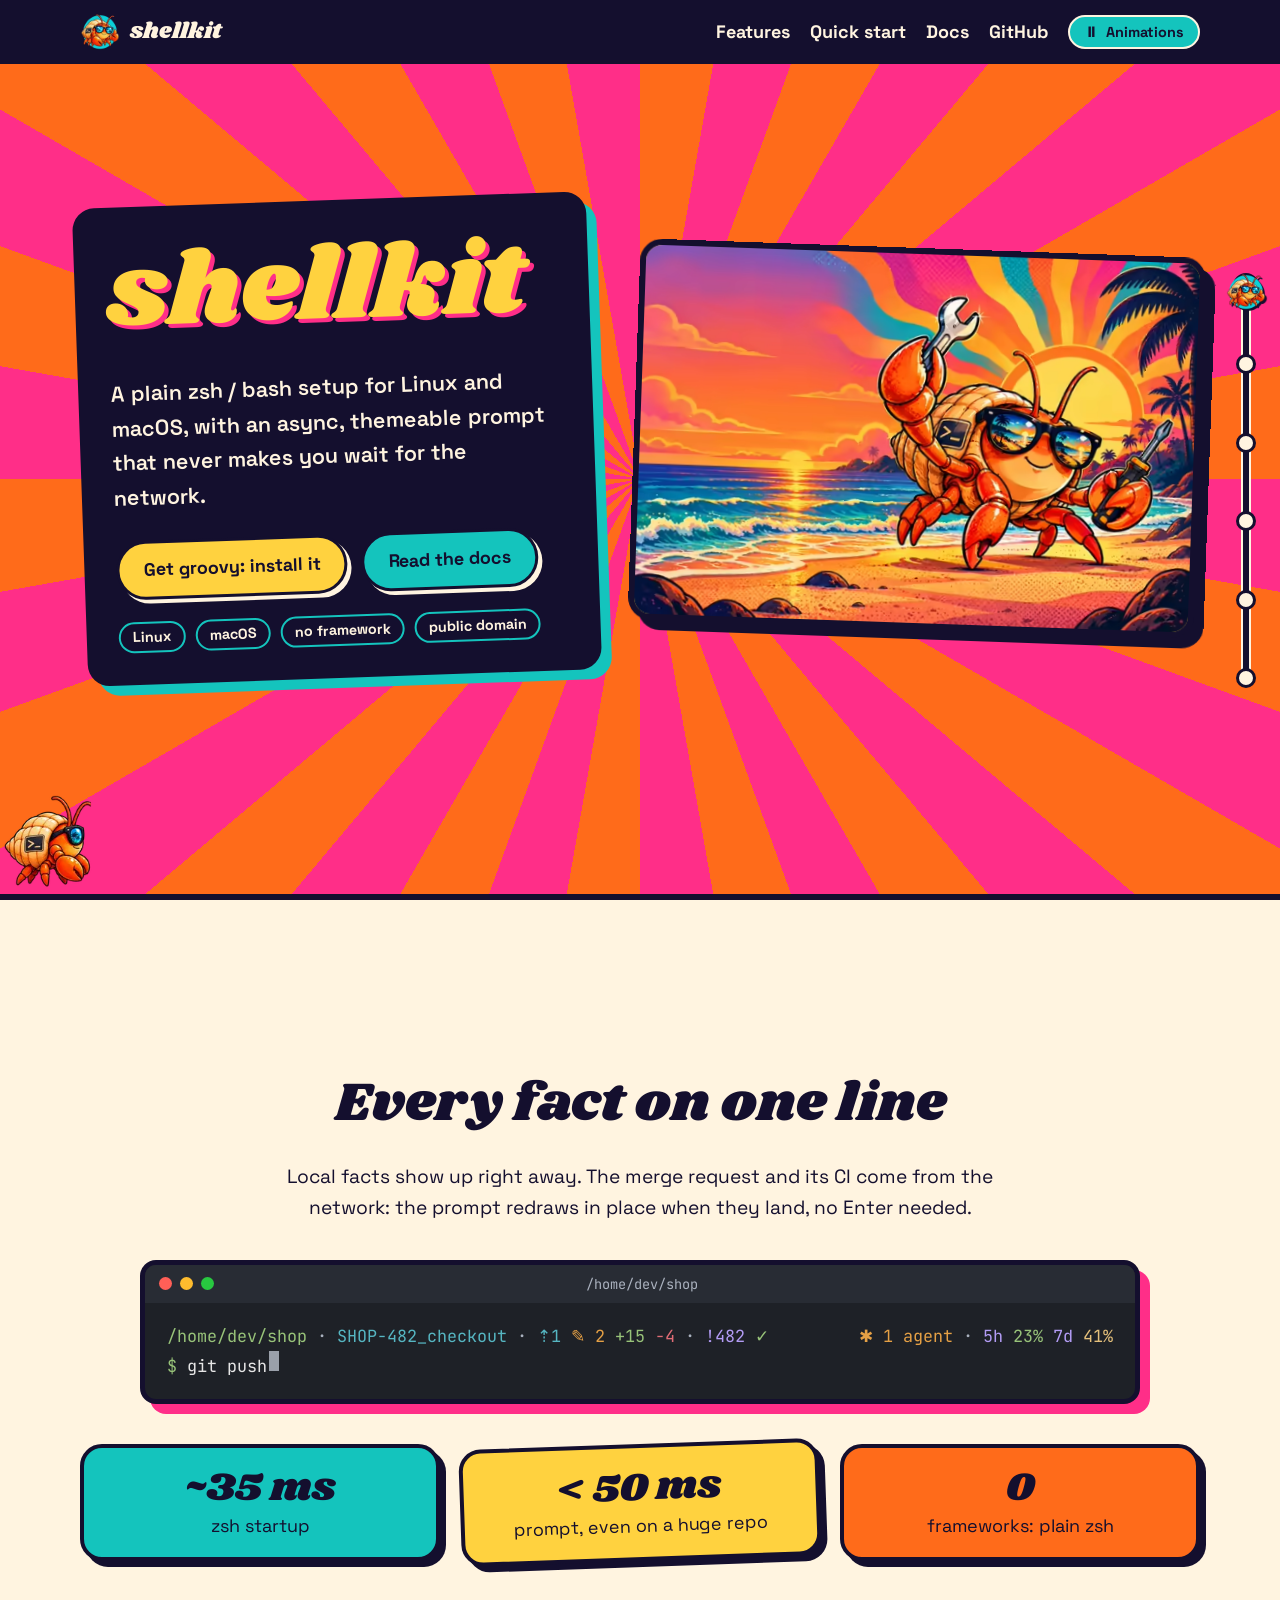
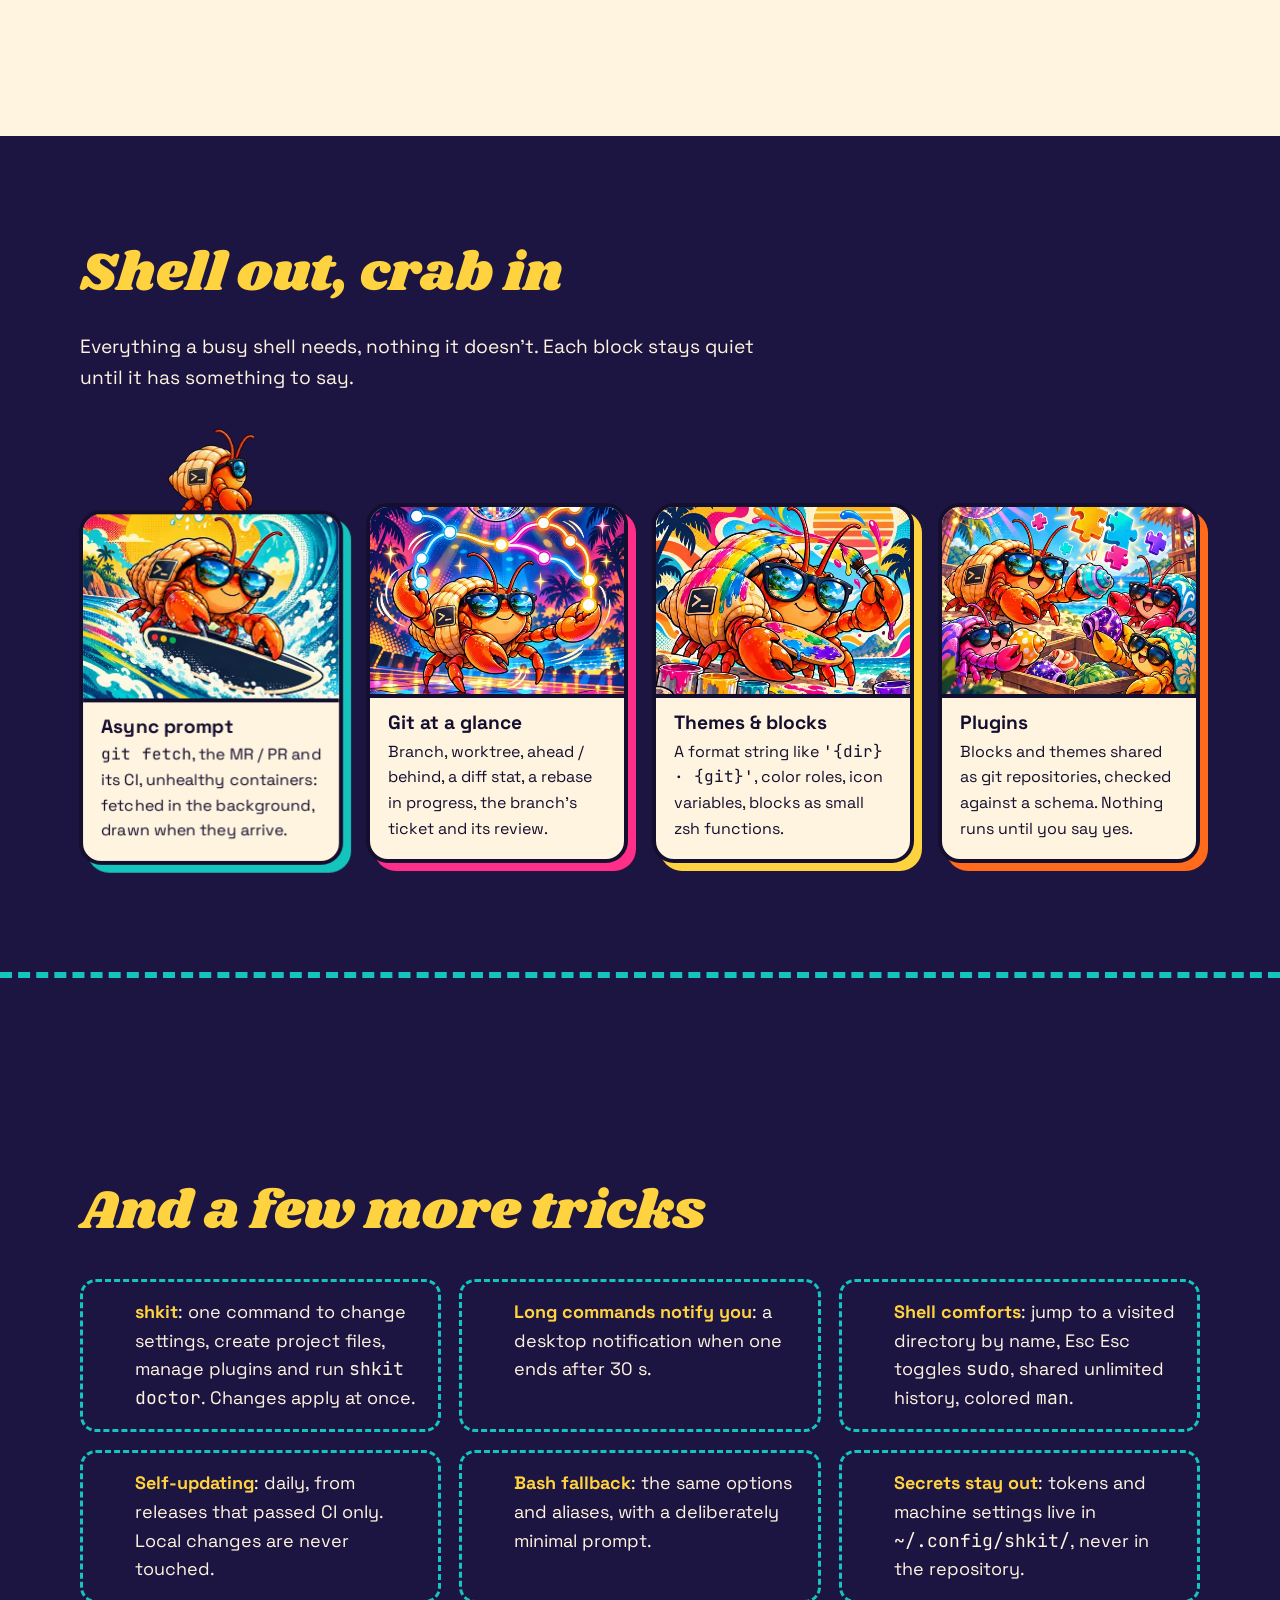
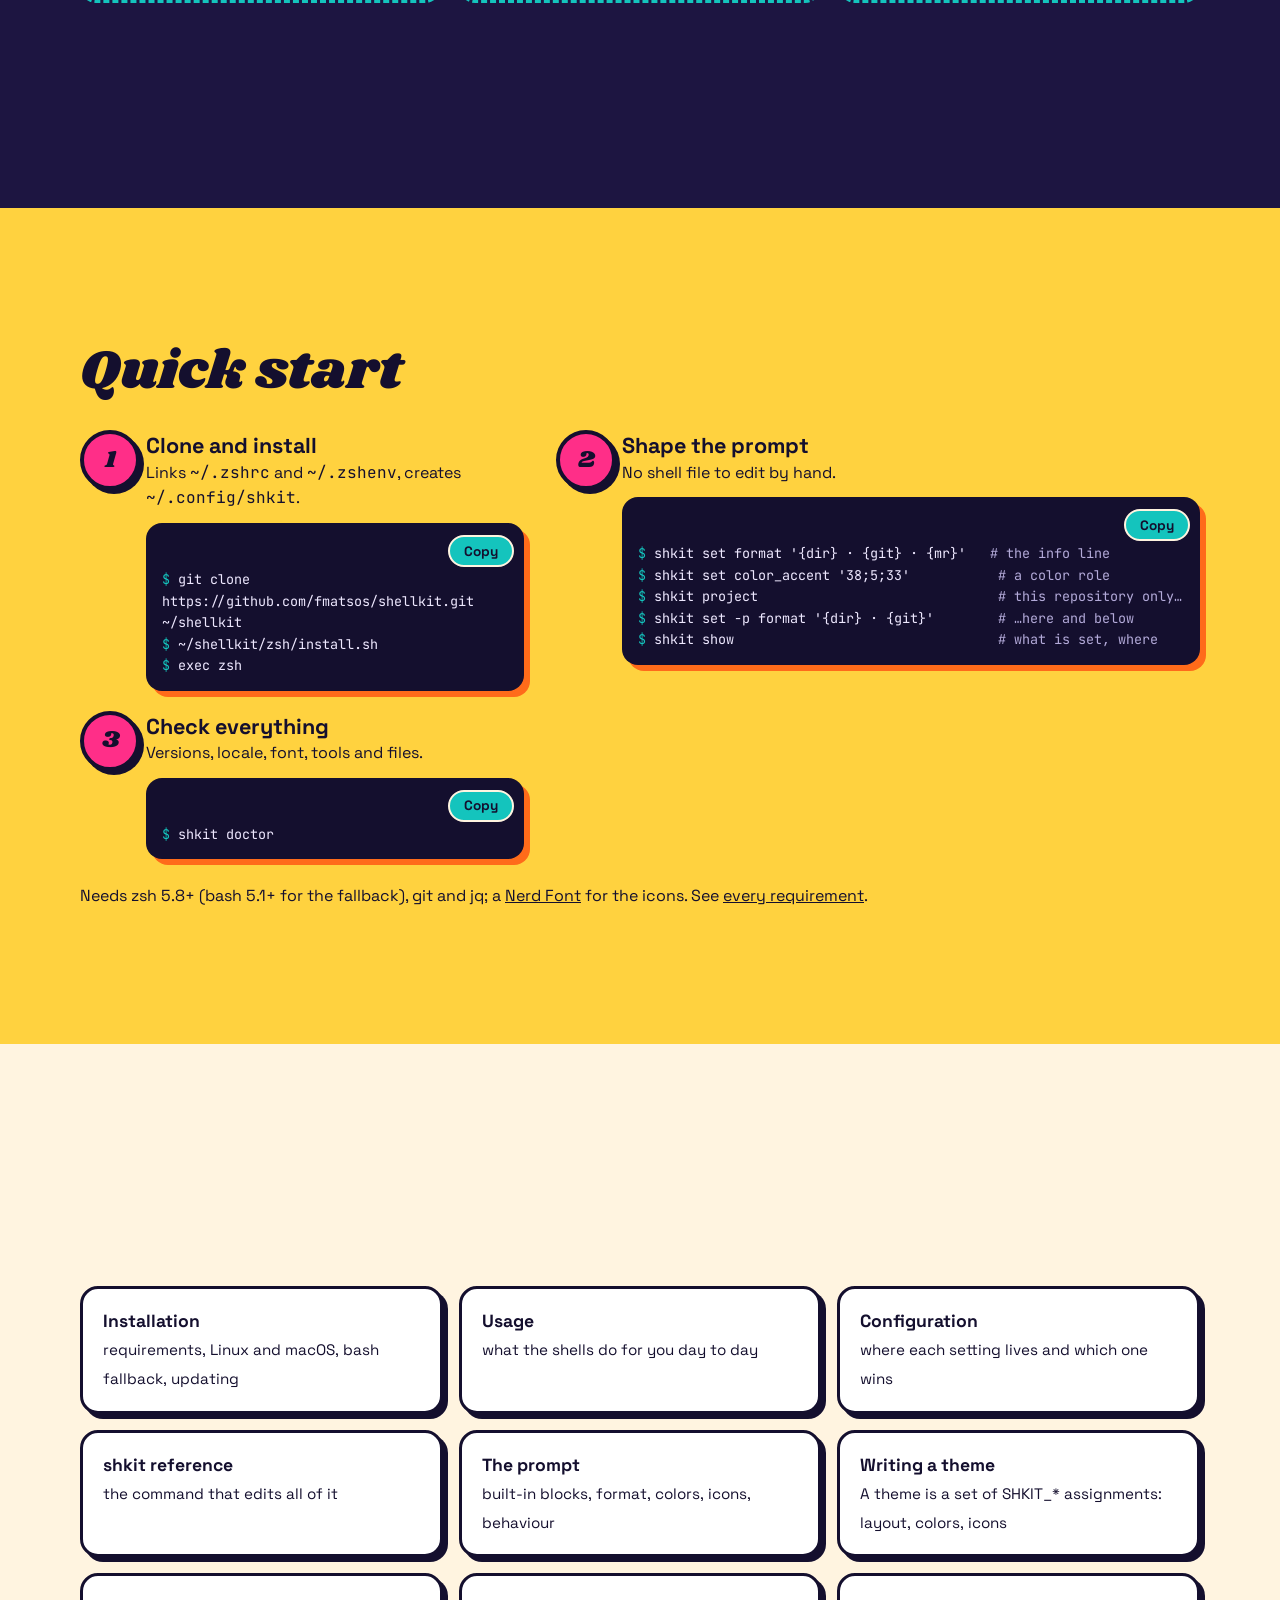
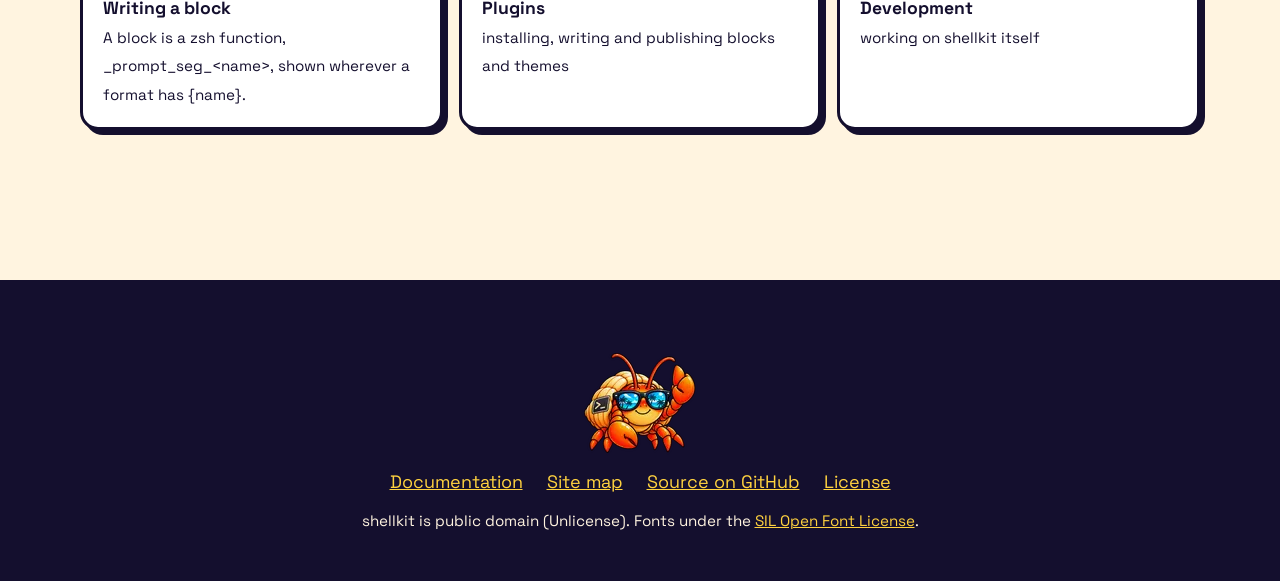
==== commit e38b44af: "site: the features' crab jumps from card to card at every width Its walk and the cards' hops were ti" ====
--- a/index.html
+++ b/index.html
@@ -160,7 +160,7 @@
 
 .features { background: var(--navy); color: var(--cream); }
 .features h2 { color: var(--yellow); }
-.cards { position: relative; margin-top: 110px; }
+.cards { position: relative; margin-top: 110px; }  /* room for the crab standing on the cards */
 .grid { display: grid; grid-template-columns: repeat(4, 1fr); gap: 24px; }
 .card { background: var(--cream); color: var(--ink); border: 4px solid var(--ink); border-radius: var(--radius); box-shadow: 8px 8px 0 var(--c, var(--teal)); overflow: hidden; }
 .card img { width: 100%; aspect-ratio: 4 / 3; object-fit: cover; border-bottom: 4px solid var(--ink); }
@@ -170,8 +170,9 @@
 .card:nth-child(2) { --c: var(--magenta); }
 .card:nth-child(3) { --c: var(--yellow); }
 .card:nth-child(4) { --c: var(--orange); }
-.walker.on-cards { bottom: auto; top: -92px; }
-@media (max-width: 1000px) { .grid { grid-template-columns: repeat(2, 1fr); } .walker.on-cards { display: none !important; } .cards { margin-top: 28px; } }
+.walker.on-cards { top: 0; bottom: auto; animation: none; }  /* placed and moved by site.js */
+@media (max-width: 1000px) { .grid { grid-template-columns: repeat(2, 1fr); } }
+@media (max-width: 640px) { .cards { margin-top: 84px; } .walker.on-cards { width: 76px; height: 76px; } }
 @media (max-width: 640px) {  /* a sideways carousel: the four cards don't fit one screen */
   .grid { display: flex; overflow-x: auto; scroll-snap-type: x mandatory; gap: 16px; padding: 4px 4px 16px; }
   .card { flex: 0 0 min(82%, 340px); scroll-snap-align: center; }
@@ -313,15 +314,6 @@
   0% { transform: translateX(-110px); } 49.9% { transform: translateX(calc(100vw + 10px)) scaleX(1); }
   50% { transform: translateX(calc(100vw + 10px)) scaleX(-1); } 100% { transform: translateX(-110px) scaleX(-1); }
 }
-/* the crab walks along the top of the four cards, and each one hops as it passes */
-@keyframes cardwalk {
-  0% { transform: translateX(0); } 49.9% { transform: translateX(calc(var(--cw, 600px) - 96px)) scaleX(1); }
-  50% { transform: translateX(calc(var(--cw, 600px) - 96px)) scaleX(-1); } 100% { transform: translateX(0) scaleX(-1); }
-}
-@keyframes hop0 { 2.5%, 6.5%, 93.5%, 97.5% { translate: 0 0; rotate: 0deg; } 4.5%, 95.5% { translate: 0 -16px; rotate: -2deg; } }
-@keyframes hop1 { 16%, 20%, 80%, 84% { translate: 0 0; rotate: 0deg; } 18%, 82% { translate: 0 -16px; rotate: 2deg; } }
-@keyframes hop2 { 30%, 34%, 66%, 70% { translate: 0 0; rotate: 0deg; } 32%, 68% { translate: 0 -16px; rotate: -2deg; } }
-@keyframes hop3 { 43.5%, 47.5%, 52.5%, 56.5% { translate: 0 0; rotate: 0deg; } 45.5%, 54.5% { translate: 0 -16px; rotate: 2deg; } }
 @keyframes wiggle { 25% { rotate: -2deg; } 75% { rotate: 2deg; } }
 @keyframes boing { 30% { scale: 1.12 .9; } 60% { scale: .95 1.08; } }
 @keyframes pop { to { transform: translate(var(--dx), var(--dy)) rotate(var(--r)); opacity: 0; } }
@@ -336,14 +328,8 @@
 [data-motion="on"] .hero::before, [data-motion="on"] .band::before { animation: spin 90s linear infinite; }
 [data-motion="on"] .art { animation: bob 5s ease-in-out infinite; transition: transform .2s; transform: rotate(2deg) perspective(900px) rotateX(var(--ty, 0deg)) rotateY(var(--tx, 0deg)); }
 [data-motion="on"] .walker { display: block; animation: walk 26s linear infinite; }
-[data-motion="on"] .walker.on-cards { animation: cardwalk 16s linear infinite; }
+[data-motion="on"] .walker.on-cards { animation: none; }
 [data-motion="on"] .walker img { animation: frames .7s steps(6) infinite; }
-@media (min-width: 1001px) {
-  [data-motion="on"] .card:nth-child(1) { animation: hop0 16s ease-in-out infinite; }
-  [data-motion="on"] .card:nth-child(2) { animation: hop1 16s ease-in-out infinite; }
-  [data-motion="on"] .card:nth-child(3) { animation: hop2 16s ease-in-out infinite; }
-  [data-motion="on"] .card:nth-child(4) { animation: hop3 16s ease-in-out infinite; }
-}
 [data-motion="on"] .buddy { display: block; }
 [data-motion="on"] .buddy img { animation: frames 1.3s steps(6) infinite; }
 [data-motion="on"] .dancer { animation: sway 3.2s ease-in-out infinite; }
@@ -630,9 +616,39 @@
     html.classList.toggle("snap", secs.every(s => s.offsetHeight <= room));
   };
   new ResizeObserver(fit).observe(top);
-  // how far the crab walks along the cards (--cw, in the walk keyframes)
-  const cards = document.querySelector(".cards");
-  new ResizeObserver(() => cards.style.setProperty("--cw", cards.clientWidth + "px")).observe(cards);
+  // the features' crab jumps from card to card, and each card gives under it; positions come
+  // from the cards themselves, so it works on 4 columns, 2 x 2 and the phone carousel alike
+  const cards = document.querySelector(".cards"), grid = cards.querySelector(".grid"), hopper = cards.querySelector(".walker");
+  const features = document.getElementById("features"), all = [...grid.children];
+  let at = -1, timer;
+  const spot = c => {  // standing on card c, in .cards coordinates
+    const r = cards.getBoundingClientRect(), k = c.getBoundingClientRect();
+    return [k.left - r.left + (k.width - hopper.offsetWidth) / 2, k.top - r.top - hopper.offsetHeight + 8];
+  };
+  const stand = () => { if (at >= 0) { const [x, y] = spot(all[at]); hopper.style.transform = `translate(${x}px, ${y}px)`; } };
+  const hop = () => {
+    clearTimeout(timer);
+    if (!on() || cur !== features) return;   // only while it can be seen
+    const g = grid.getBoundingClientRect();
+    // the cards fully in view, first row only: landing on a lower row would cover the text above it
+    const seen = all.filter(c => { const k = c.getBoundingClientRect(); return k.left >= g.left - 2 && k.right <= g.right + 2 && k.top < all[0].getBoundingClientRect().bottom; });
+    if (!seen.length) { timer = setTimeout(hop, 800); return; }
+    const next = seen.find(c => all.indexOf(c) > at) || seen[0];   // one card in view: it bounces on it
+    const from = at >= 0 ? spot(all[at]) : spot(next), to = spot(next);
+    const flip = to[0] < from[0] ? " scaleX(-1)" : "", peak = Math.min(from[1], to[1]) - 90;
+    const jump = hopper.animate([
+      { transform: `translate(${from[0]}px, ${from[1]}px)${flip}`, easing: "ease-out" },
+      { transform: `translate(${(from[0] + to[0]) / 2}px, ${peak}px)${flip}`, easing: "ease-in" },
+      { transform: `translate(${to[0]}px, ${to[1]}px)${flip}` }], { duration: 700, fill: "forwards" });
+    jump.onfinish = () => {
+      at = all.indexOf(next); stand(); jump.cancel();
+      next.animate([{ translate: "0 0" }, { translate: "0 12px", scale: "1.02 .96" }, { translate: "0 0" }], { duration: 400, easing: "ease-out" });
+      timer = setTimeout(hop, 1100);
+    };
+  };
+  btn.addEventListener("click", hop);
+  grid.addEventListener("scroll", stand, { passive: true });
+  addEventListener("resize", () => { hopper.getAnimations().forEach(a => a.cancel()); stand(); });
   addEventListener("resize", fit);
 
   // the section under the middle of the screen is the current one (the last one at the very bottom)
@@ -644,6 +660,7 @@
     cur = s;
     secs.forEach(x => x.classList.toggle("active", x === s));
     links.forEach(a => a.getAttribute("href") === "#" + s.id ? a.setAttribute("aria-current", "true") : a.removeAttribute("aria-current"));
+    hop();
   };
 
   // the rail: the crab thumb follows the scroll, and can be dragged; a click on the track jumps there
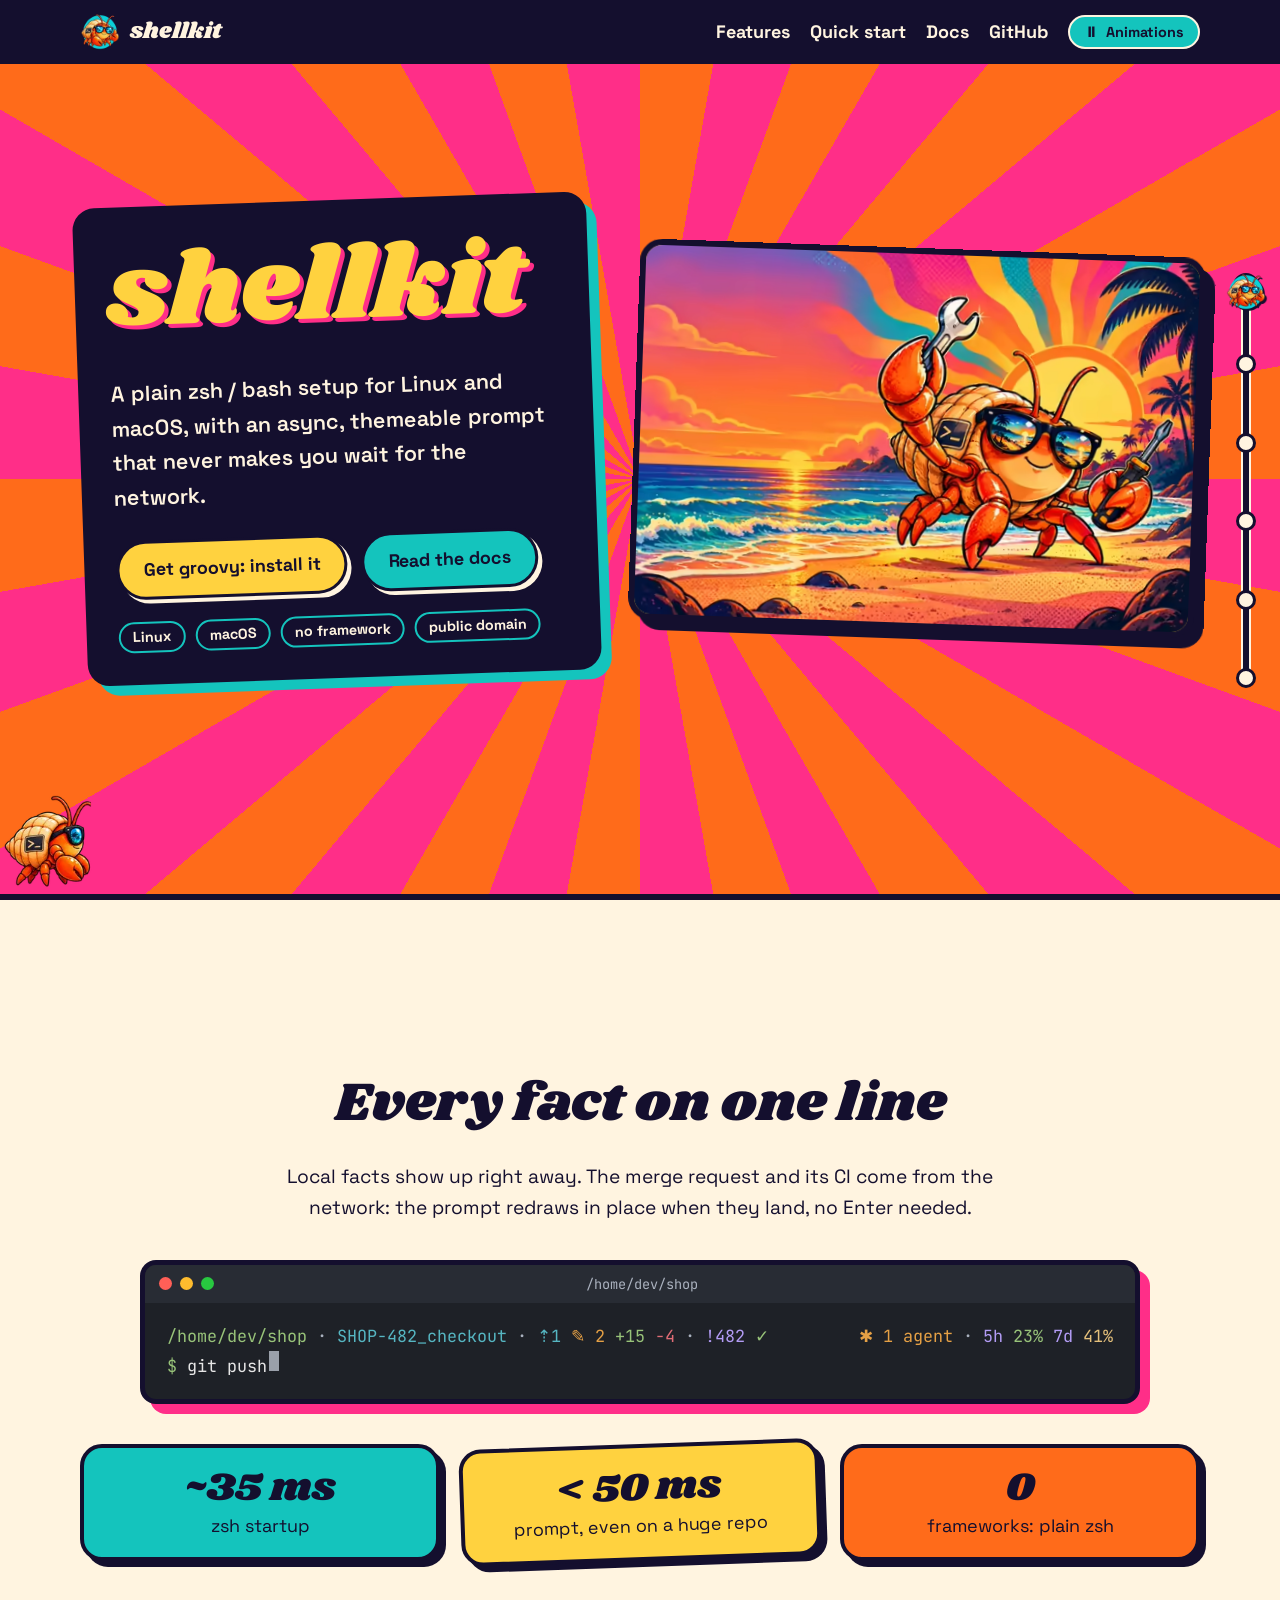
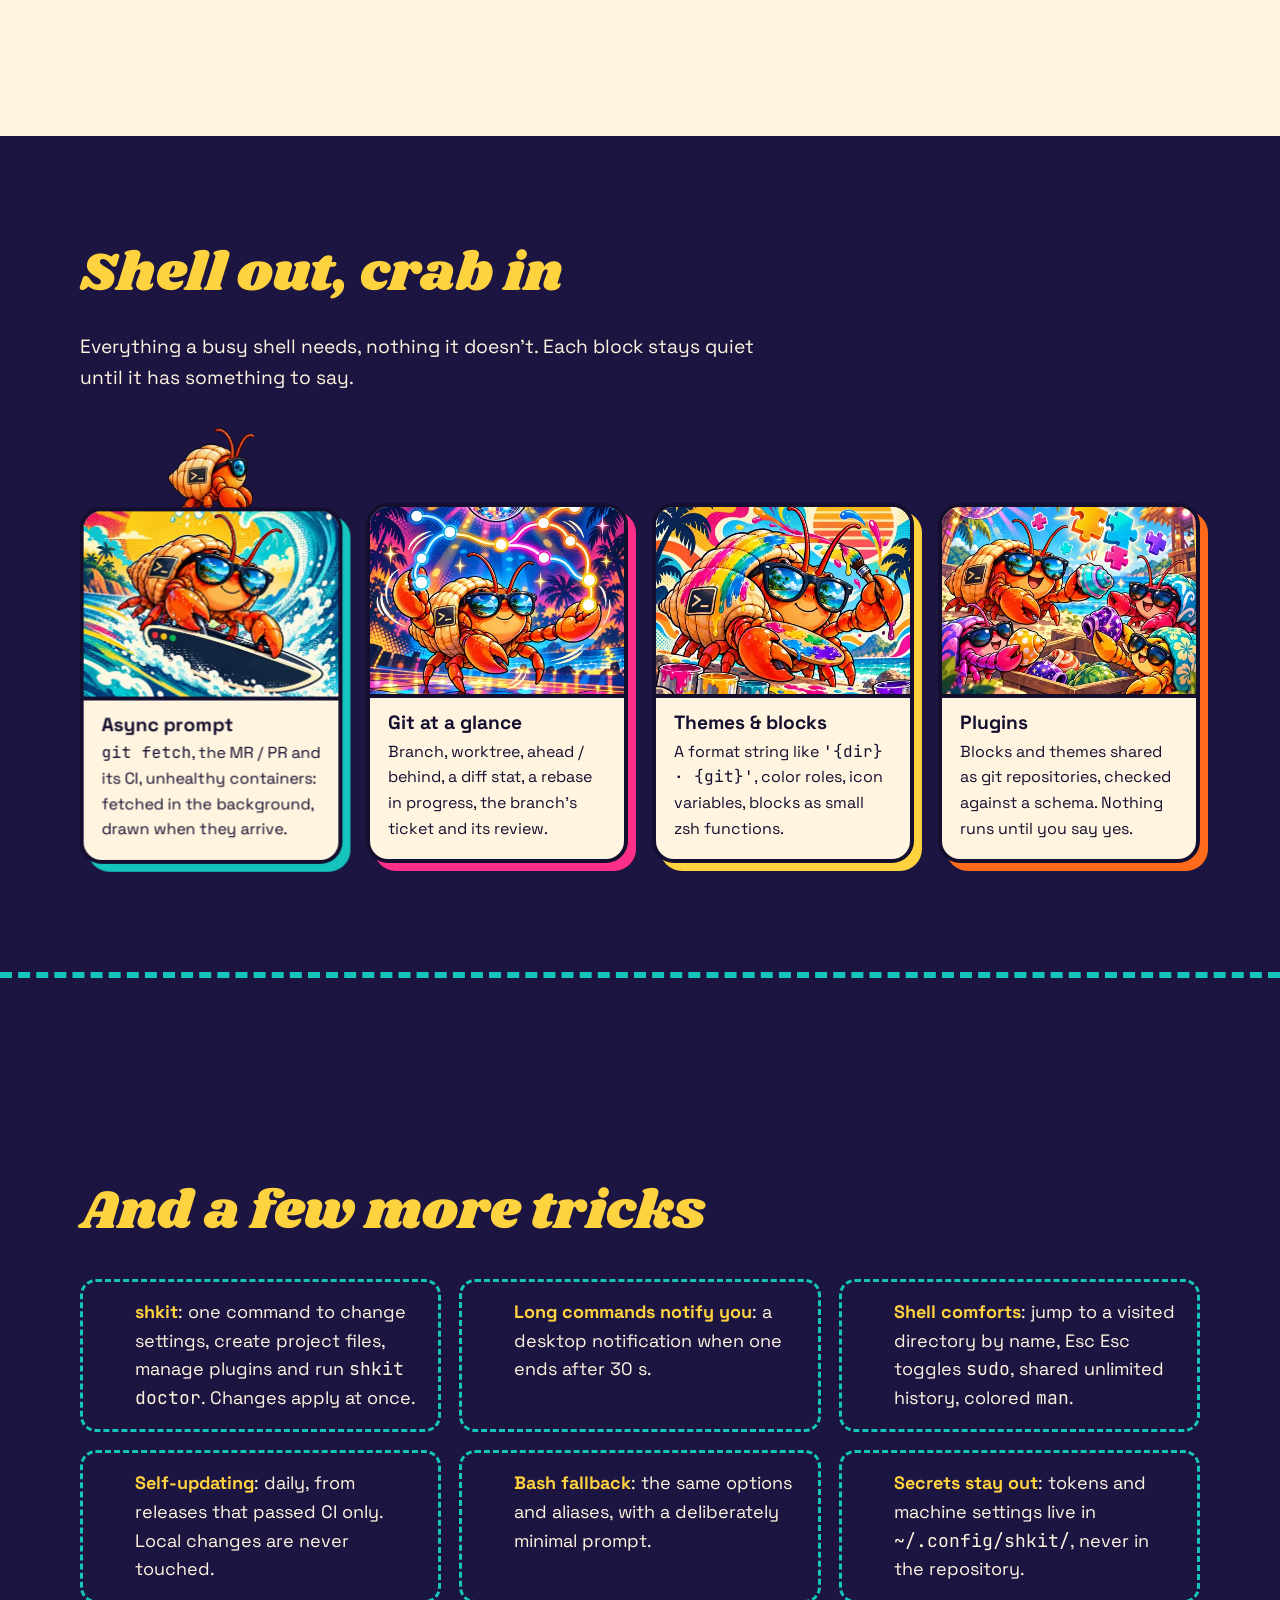
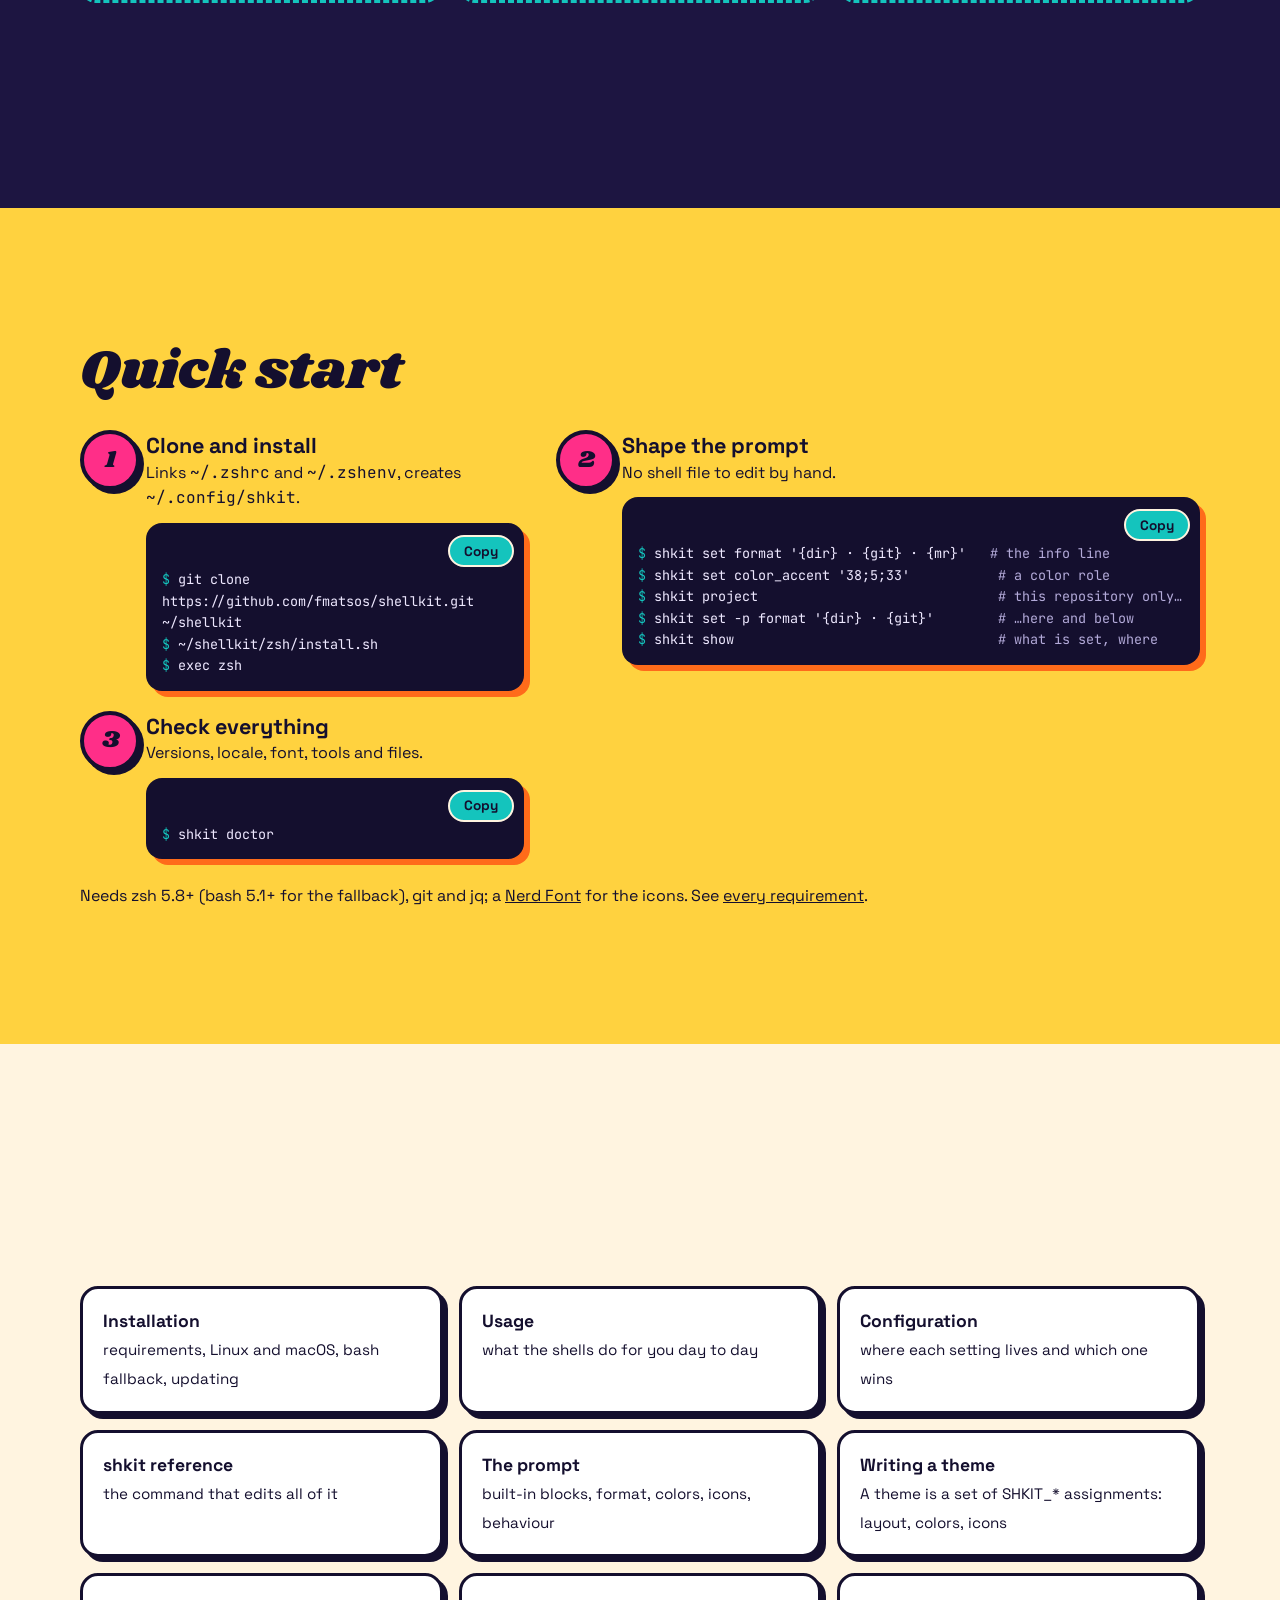
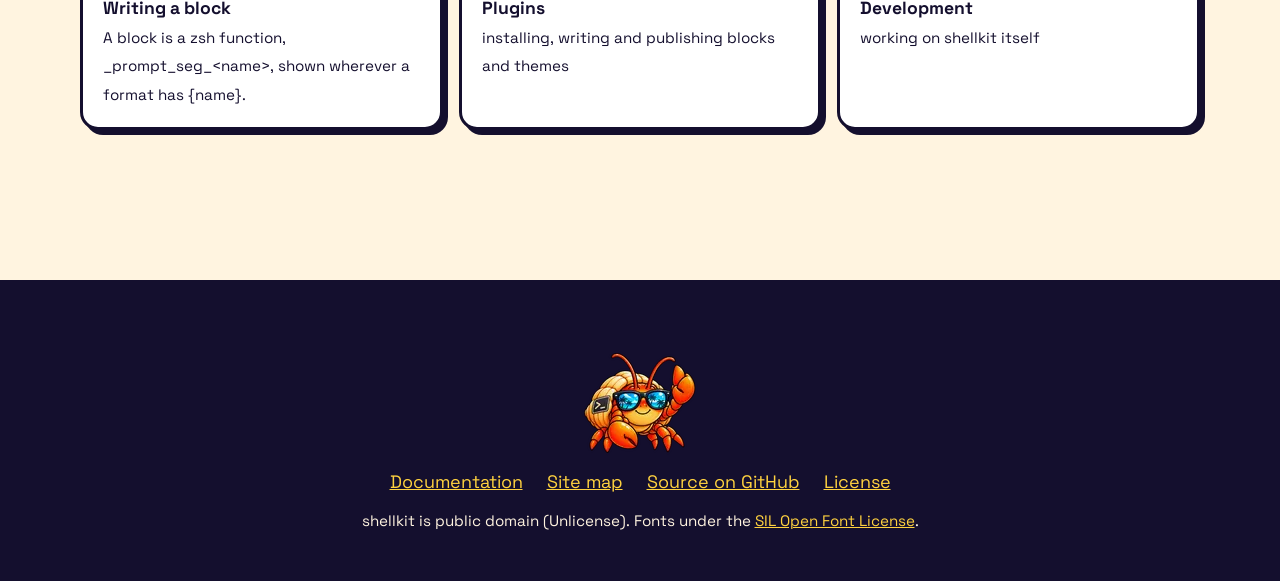
==== commit 018c2aba: "site: a smoother crab hop over the features, and a slower dance in the extras Co-Authored-By: Claude" ====
--- a/index.html
+++ b/index.html
@@ -170,7 +170,7 @@
 .card:nth-child(2) { --c: var(--magenta); }
 .card:nth-child(3) { --c: var(--yellow); }
 .card:nth-child(4) { --c: var(--orange); }
-.walker.on-cards { top: 0; bottom: auto; animation: none; }  /* placed and moved by site.js */
+.walker.on-cards { top: 0; bottom: auto; animation: none; transform-origin: 50% 100%; }  /* placed and moved by site.js */
 @media (max-width: 1000px) { .grid { grid-template-columns: repeat(2, 1fr); } }
 @media (max-width: 640px) { .cards { margin-top: 84px; } .walker.on-cards { width: 76px; height: 76px; } }
 @media (max-width: 640px) {  /* a sideways carousel: the four cards don't fit one screen */
@@ -332,6 +332,7 @@
 [data-motion="on"] .walker img { animation: frames .7s steps(6) infinite; }
 [data-motion="on"] .buddy { display: block; }
 [data-motion="on"] .buddy img { animation: frames 1.3s steps(6) infinite; }
+[data-motion="on"] .b-dance img { animation-duration: 2.2s; }   /* slow steps under a smooth sway read as fluid */
 [data-motion="on"] .dancer { animation: sway 3.2s ease-in-out infinite; }
 [data-motion="on"] .dancer img { animation: frames 1.8s steps(6) infinite; }
 [data-motion="on"] .t-cur { animation: blink 1.1s steps(1) infinite; }
@@ -344,6 +345,10 @@
 [data-motion="on"].ready .sec:not(.active) :is(.buddy, .seg, .ln) { opacity: 0; }
 [data-motion="on"].ready .sec:not(.active) .more li::before { opacity: 0; }
 [data-motion="on"].ready .sec.active .buddy { animation: buddyin .7s cubic-bezier(.3, 1.5, .5, 1) .4s both; }
+[data-motion="on"].ready .sec.active .b-dance { transform-origin: 50% 100%; animation: buddyin 1s cubic-bezier(.22, 1.2, .36, 1) .5s both, dance 3.6s ease-in-out 1.5s infinite; }
+@keyframes dance { 25% { rotate: -4deg; translate: -3px -6px; } 50% { rotate: 0deg; translate: 0 0; } 75% { rotate: 4deg; translate: 3px -6px; } }
+[data-motion="on"].ready .more-sec .enter { transition: opacity .9s ease-out, transform 1.1s cubic-bezier(.22, 1, .36, 1); transition-delay: calc(var(--d, 0) * 160ms); }
+[data-motion="on"].ready .sec.active .more li::before { animation: tick .7s cubic-bezier(.3, 1.3, .5, 1) calc(var(--d, 0) * 160ms + .7s) both; }
 [data-motion="on"].ready .sec.active .seg { animation: seg .35s calc(var(--t) * 1s + .5s) both; }
 [data-motion="on"].ready .sec.active .t-spin { display: inline-block; animation: spinner 2.8s linear both, spin .8s linear infinite; }
 [data-motion="on"].ready .sec.active .t-cmd { display: inline-block; width: 8ch; overflow: hidden; white-space: nowrap; vertical-align: bottom; animation: type .8s steps(8) 3.1s both; }
@@ -625,7 +630,10 @@
     const r = cards.getBoundingClientRect(), k = c.getBoundingClientRect();
     return [k.left - r.left + (k.width - hopper.offsetWidth) / 2, k.top - r.top - hopper.offsetHeight + 8];
   };
-  const stand = () => { if (at >= 0) { const [x, y] = spot(all[at]); hopper.style.transform = `translate(${x}px, ${y}px)`; } };
+  // position in `translate`, the outermost transform: `scale` then squashes the crab around its feet
+  // without scaling its offset, and `transform` only holds the flip, kept after landing
+  const pose = ([x, y]) => `${x}px ${y}px`;
+  const stand = () => { if (at >= 0) hopper.style.translate = pose(spot(all[at])); };
   const hop = () => {
     clearTimeout(timer);
     if (!on() || cur !== features) return;   // only while it can be seen
@@ -635,15 +643,26 @@
     if (!seen.length) { timer = setTimeout(hop, 800); return; }
     const next = seen.find(c => all.indexOf(c) > at) || seen[0];   // one card in view: it bounces on it
     const from = at >= 0 ? spot(all[at]) : spot(next), to = spot(next);
-    const flip = to[0] < from[0] ? " scaleX(-1)" : "", peak = Math.min(from[1], to[1]) - 90;
-    const jump = hopper.animate([
-      { transform: `translate(${from[0]}px, ${from[1]}px)${flip}`, easing: "ease-out" },
-      { transform: `translate(${(from[0] + to[0]) / 2}px, ${peak}px)${flip}`, easing: "ease-in" },
-      { transform: `translate(${to[0]}px, ${to[1]}px)${flip}` }], { duration: 700, fill: "forwards" });
-    jump.onfinish = () => {
-      at = all.indexOf(next); stand(); jump.cancel();
-      next.animate([{ translate: "0 0" }, { translate: "0 12px", scale: "1.02 .96" }, { translate: "0 0" }], { duration: 400, easing: "ease-out" });
-      timer = setTimeout(hop, 1100);
+    const dx = to[0] - from[0], dy = to[1] - from[1], dist = Math.hypot(dx, dy);
+    if (Math.abs(dx) > 1) hopper.style.transform = dx < 0 ? "scaleX(-1)" : "";
+    // a ballistic arc: x linear in time, y a parabola, sampled finely so nothing reads as a corner
+    const height = Math.min(150, 50 + dist * .18), duration = Math.min(1150, 650 + dist * .6), n = 24;
+    const frames = Array.from({ length: n + 1 }, (_, i) => {
+      const t = i / n;
+      return { translate: pose([from[0] + dx * t, from[1] + dy * t - 4 * height * t * (1 - t)]) };
+    });
+    // anticipation: crouch, stretch on take-off, squash on landing
+    const crouch = hopper.animate([{ scale: "1 1" }, { scale: "1.08 .9" }], { duration: 160, easing: "ease-out", fill: "forwards" });
+    crouch.onfinish = () => {
+      crouch.cancel();
+      hopper.animate([{ scale: "1.08 .9" }, { scale: ".94 1.08", offset: .25 }, { scale: "1 1", offset: .6 }, { scale: "1 1" }], { duration, easing: "linear" });
+      const jump = hopper.animate(frames, { duration, easing: "linear", fill: "forwards" });
+      jump.onfinish = () => {
+        at = all.indexOf(next); stand(); jump.cancel();
+        hopper.animate([{ scale: "1.1 .88" }, { scale: ".98 1.03", offset: .55 }, { scale: "1 1" }], { duration: 320, easing: "ease-out" });
+        next.animate([{ translate: "0 0" }, { translate: "0 8px", scale: "1.01 .97" }, { translate: "0 0" }], { duration: 380, easing: "ease-out" });
+        timer = setTimeout(hop, 1300);
+      };
     };
   };
   btn.addEventListener("click", hop);
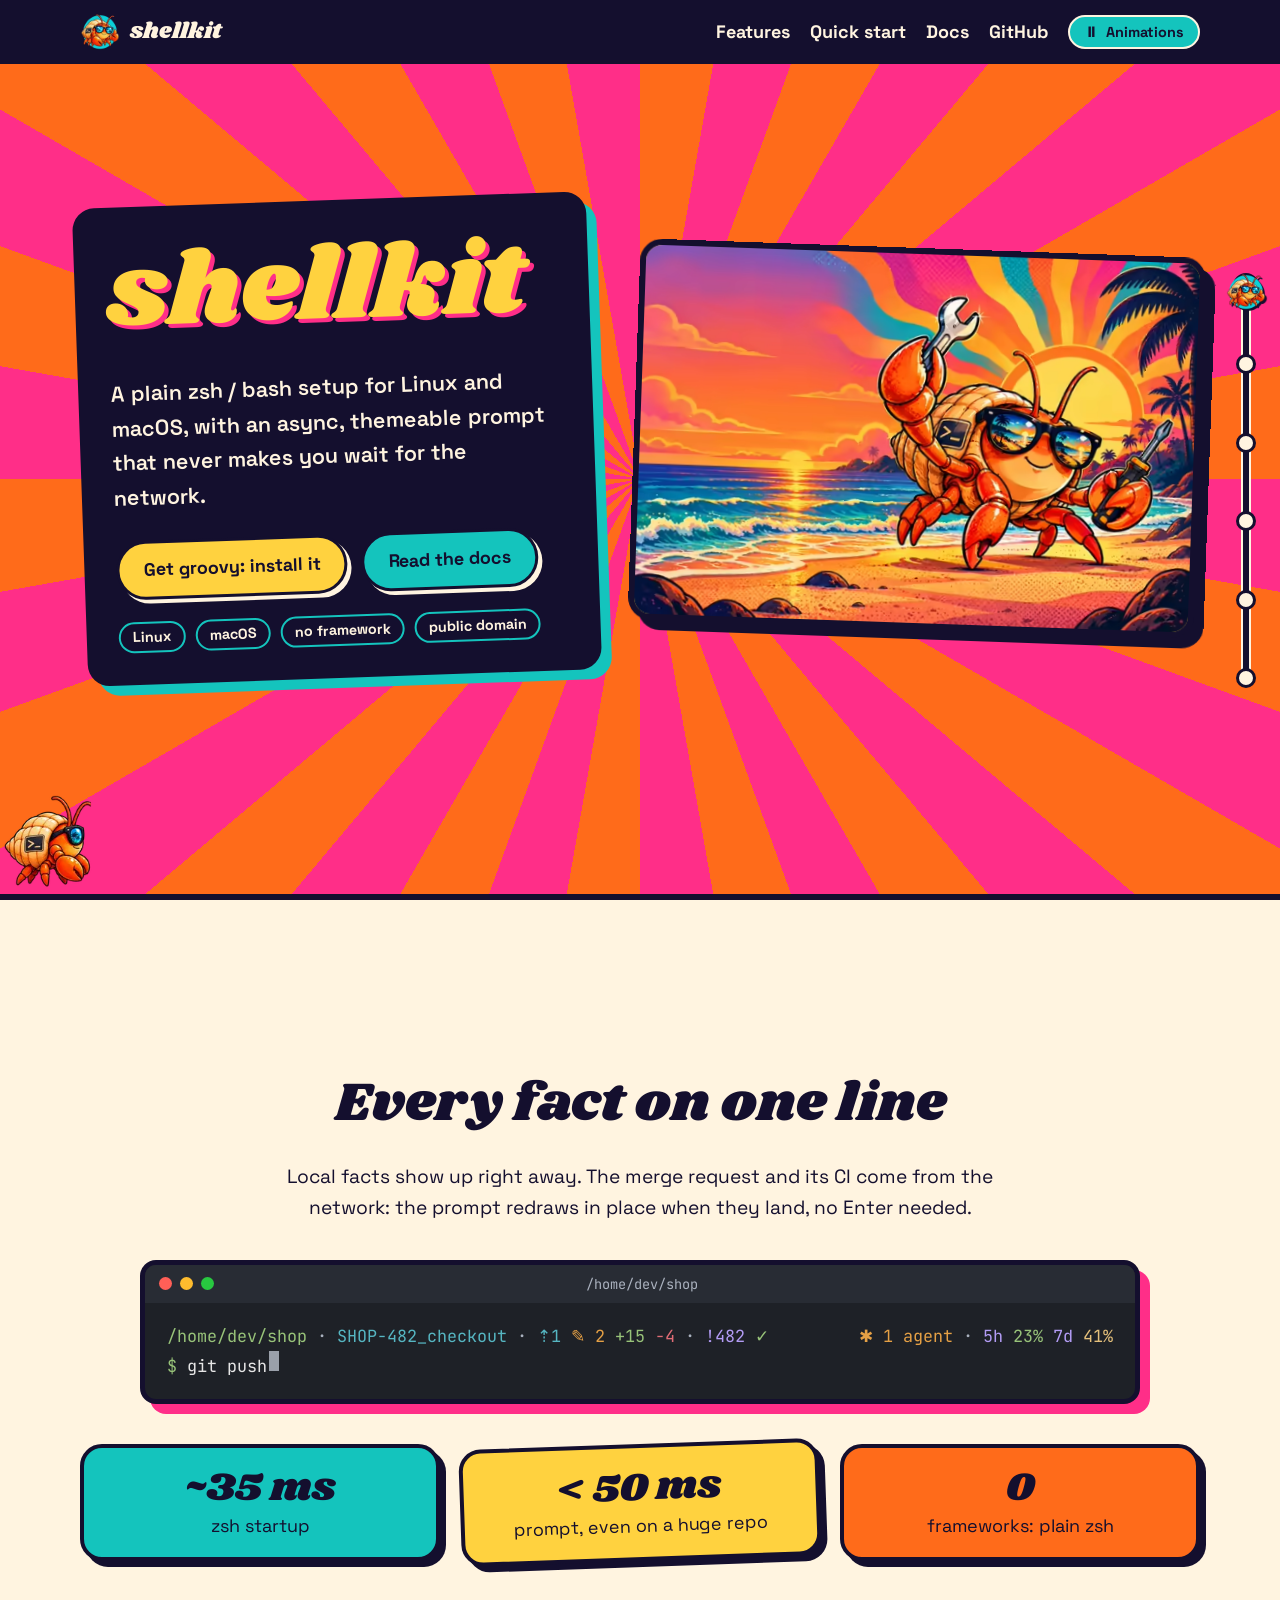
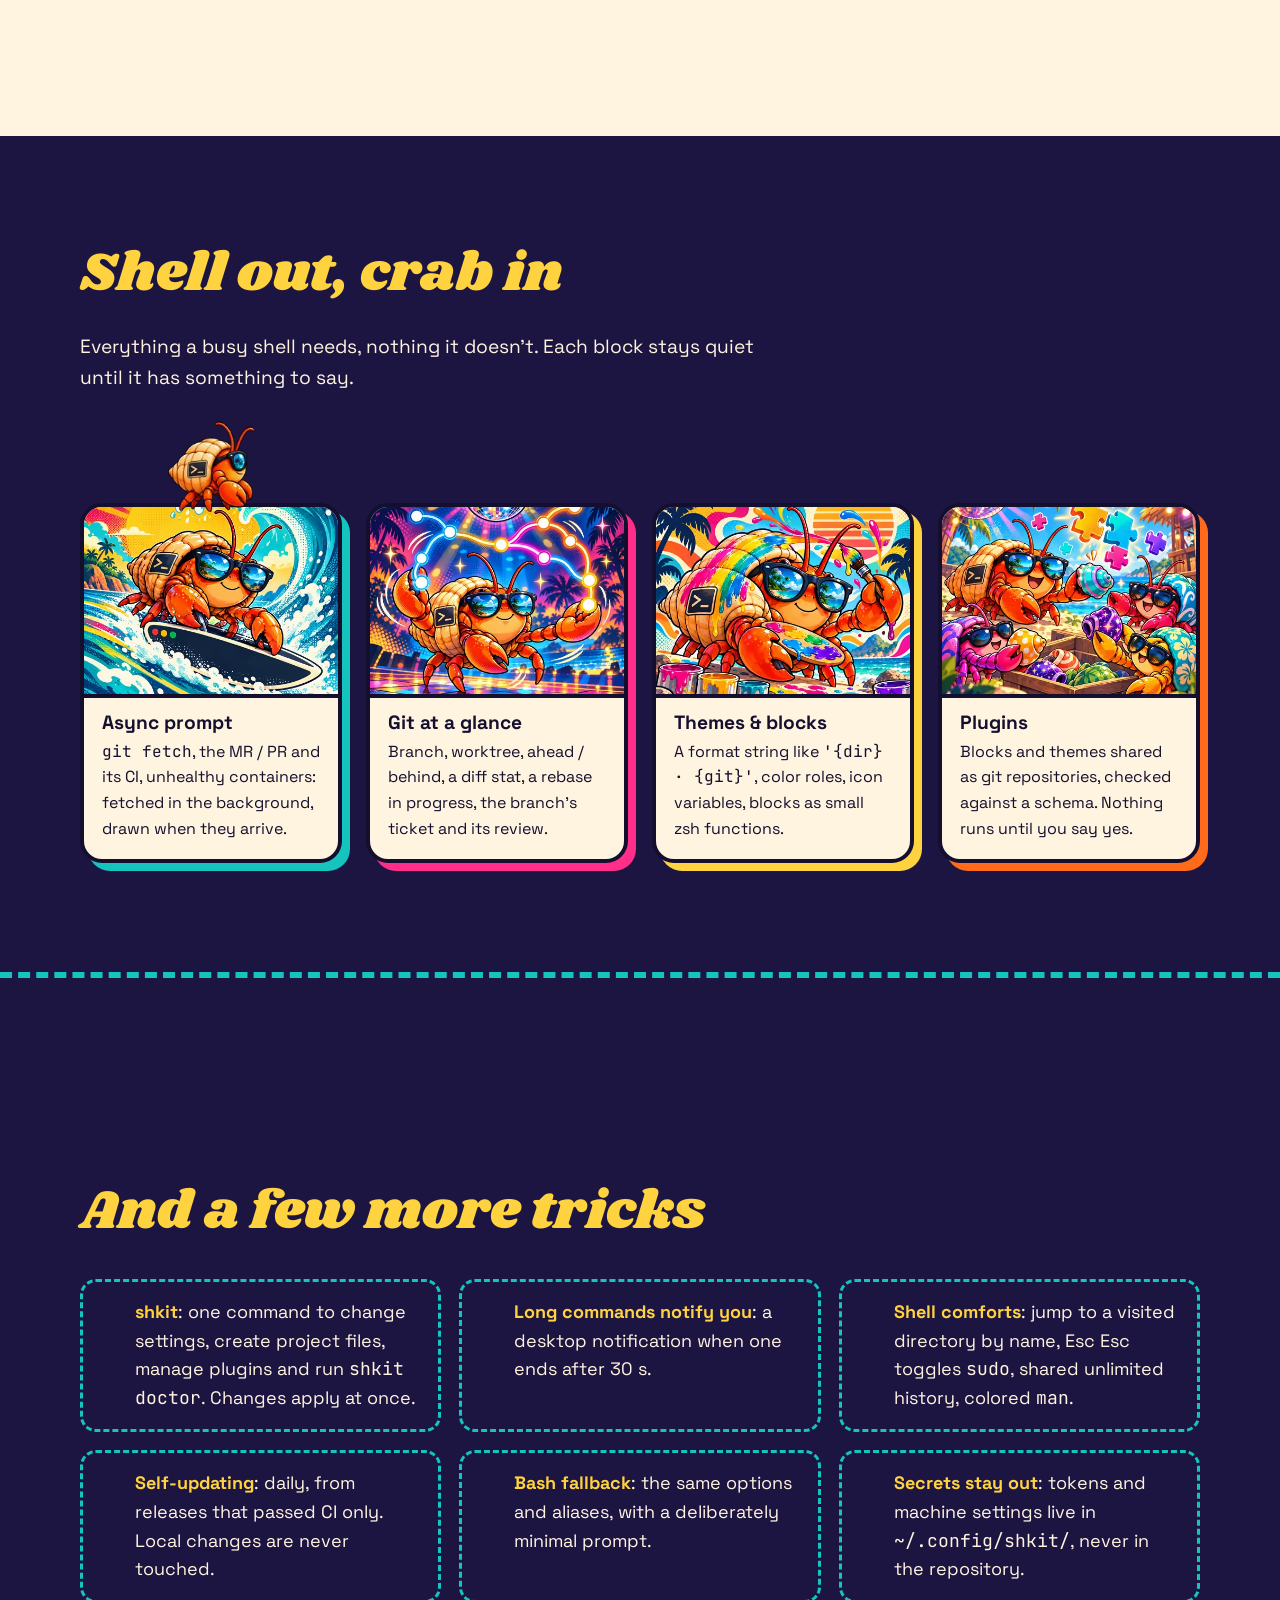
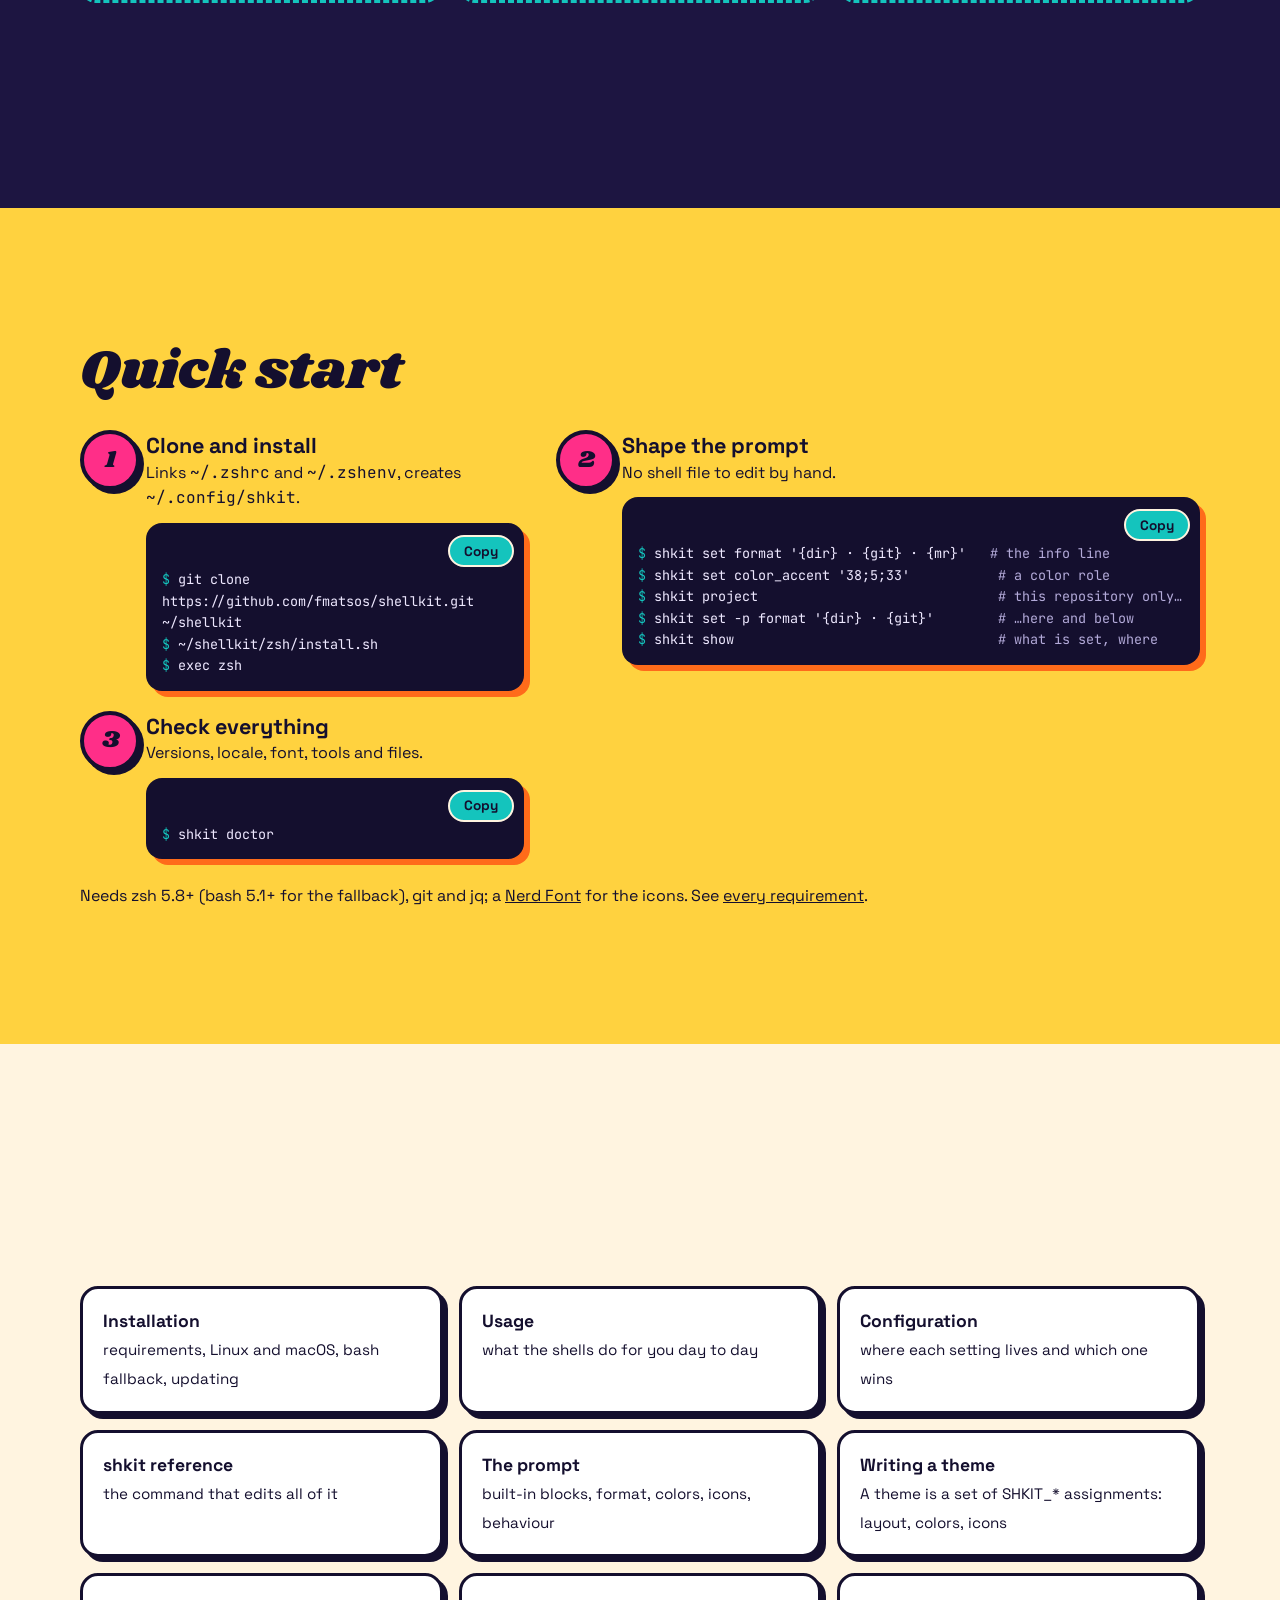
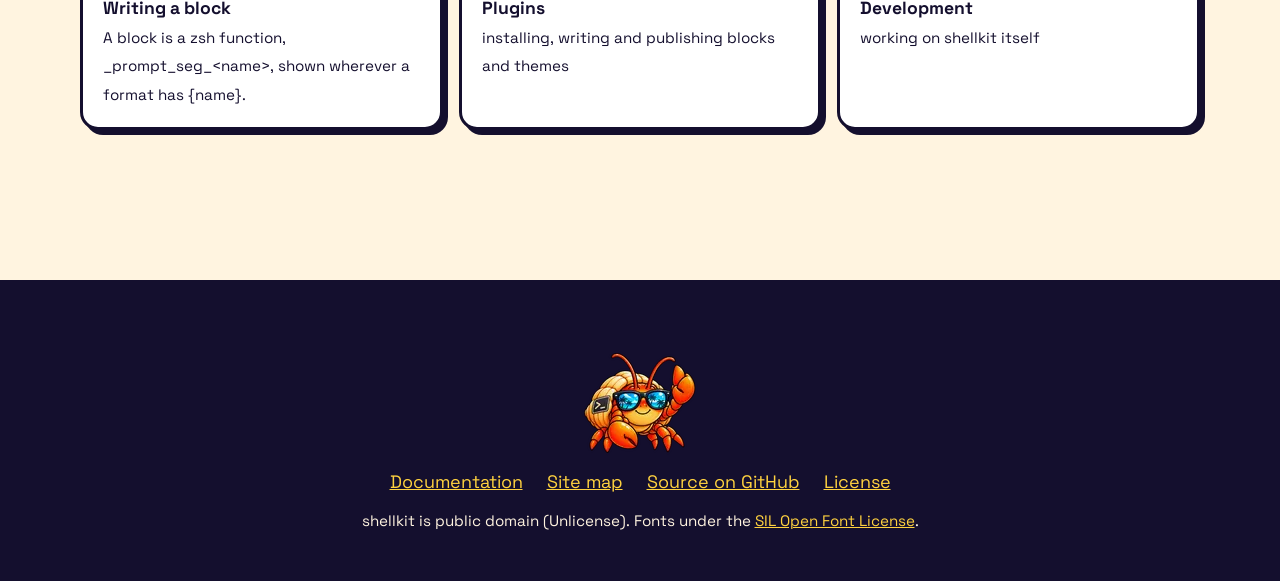
==== commit d03a2bd8: "site: a transition of its own between every section, by wheel, arrow keys or the rail Co-Authored-By" ====
--- a/index.html
+++ b/index.html
@@ -361,6 +361,20 @@
 .table code { overflow-wrap: normal; white-space: nowrap; }
 html[data-motion="off"] { scroll-behavior: auto; }
 .toc code, .pager code, .docs-grid code { font-family: inherit; }
+
+/* the transition between sections: a full-screen veil, shaped by site.js, dressed by its kind */
+.veil { display: none; position: fixed; inset: 0; z-index: 60; place-items: center; pointer-events: none; background: var(--navy); }
+.veil.on { display: grid; }
+.veil-line { font: 400 clamp(2.2rem, 1.4rem + 4vw, 4.4rem) "Shrikhand", cursive; color: var(--yellow); text-shadow: 2px 2px 0 var(--ink), -2px -2px 0 var(--ink), 2px -2px 0 var(--ink), -2px 2px 0 var(--ink), 0 2px 0 var(--ink), 0 -2px 0 var(--ink), 6px 6px 0 var(--ink); padding: 0 16px; text-align: center; }
+.veil[data-kind="wave"] { background: linear-gradient(180deg, #fff4e0 0 2%, var(--teal) 6%, #0e8f8a 100%); }
+.veil[data-kind="segments"] { background: linear-gradient(115deg, var(--orange) 0 25%, var(--magenta) 25% 50%, var(--purple) 50% 75%, var(--teal) 75%); }
+.veil[data-kind="sunburst"] { background: repeating-conic-gradient(from 0deg at 50% 50%, var(--yellow) 0 10deg, var(--orange) 10deg 20deg); }
+.veil[data-kind="sunburst"] .veil-line { color: var(--cream); }
+.veil[data-kind="dots"] { background: radial-gradient(var(--cream) 22%, transparent 24%) 0 0 / 36px 36px, var(--magenta); }
+.veil[data-kind="dots"] .veil-line { color: var(--yellow); }
+.veil[data-kind="shell"] { background: repeating-linear-gradient(45deg, var(--orange) 0 18px, #ff8a40 18px 36px); }
+.veil[data-kind="shell"] .veil-line { color: var(--cream); }
+.veil[data-kind="book"] { background: var(--purple); box-shadow: inset 0 0 0 10px var(--ink), inset 0 0 0 14px var(--yellow); }
 
 </style>
 <script>
@@ -516,6 +530,7 @@
   </div>
 </section>
 
+<div class="veil" aria-hidden="true"><span class="veil-line"></span></div>
 <nav class="rail" aria-label="Sections">
   <ol class="plain">
     <li><a href="#top"><span>Home</span></a></li>
@@ -684,6 +699,77 @@
 
   // the rail: the crab thumb follows the scroll, and can be dragged; a click on the track jumps there
   const rail = document.querySelector(".rail"), thumb = rail.querySelector(".rail-thumb");
+  // between sections, a transition of shellkit's own: it covers the screen, the page jumps under it,
+  // then it uncovers the new section; each has its own (a wave, the prompt's segments, a sunburst,
+  // polka dots, a crab-shell diamond, a book closing). One wheel step or arrow key is one move:
+  // the rest of a tall section first, then the next section. Touch and motion off scroll natively.
+  const veil = document.querySelector(".veil"), veilLine = veil.querySelector(".veil-line");
+  const shapes = {
+    wave: [["ellipse(150% 0% at 50% 100%)", "ellipse(150% 150% at 50% 100%)"], ["ellipse(150% 150% at 50% 0%)", "ellipse(150% 0% at 50% 0%)"]],
+    segments: [["inset(0 100% 0 0)", "inset(0 0 0 0)"], ["inset(0 0 0 0)", "inset(0 0 0 100%)"]],
+    sunburst: [["circle(0% at 50% 50%)", "circle(75% at 50% 50%)"], ["circle(75% at 50% 50%)", "circle(0% at 50% 50%)"]],
+    dots: [["inset(0 0 100% 0)", "inset(0 0 0 0)"], ["inset(0 0 0 0)", "inset(100% 0 0 0)"]],
+    shell: [["polygon(50% 50%, 50% 50%, 50% 50%, 50% 50%)", "polygon(50% -60%, 160% 50%, 50% 160%, -60% 50%)"], ["polygon(50% -60%, 160% 50%, 50% 160%, -60% 50%)", "polygon(50% 50%, 50% 50%, 50% 50%, 50% 50%)"]],
+    book: [["inset(0 50% 0 50%)", "inset(0 0 0 0)"], ["inset(0 0 0 0)", "inset(0 50% 0 50%)"]],
+  };
+  const kinds = Object.keys(shapes);
+  const label = s => { const a = links.find(l => l.getAttribute("href") === "#" + s.id); return a ? a.textContent.trim() : s.id; };
+  const topOf = s => s.getBoundingClientRect().top + scrollY - top.offsetHeight;
+  let moving = false, last = 0;
+  const travel = s => {
+    const y = Math.max(0, Math.round(topOf(s)));
+    if (!on()) { scrollTo({ top: y, behavior: "instant" }); return; }
+    moving = true;
+    const kind = kinds[secs.indexOf(s) % kinds.length], [inn, out] = shapes[kind], ease = "cubic-bezier(.65, 0, .35, 1)";
+    veil.dataset.kind = kind;
+    veilLine.textContent = label(s);
+    veil.classList.add("on");
+    // timers drive the steps, the animations only draw them: a hidden tab holds animation events back
+    const cover = veil.animate({ clipPath: inn }, { duration: 450, easing: ease, fill: "forwards" });
+    setTimeout(() => scrollTo({ top: y, behavior: "instant" }), 450);
+    setTimeout(() => {
+      const reveal = veil.animate({ clipPath: out }, { duration: 500, easing: ease, fill: "forwards" });
+      cover.cancel();
+      setTimeout(() => { reveal.cancel(); veil.classList.remove("on"); moving = false; }, 500);
+    }, 630);
+  };
+  const fine = matchMedia("(pointer: fine)");
+  addEventListener("wheel", e => {
+    if (!on() || !fine.matches || e.ctrlKey || Math.abs(e.deltaX) > Math.abs(e.deltaY)) return;
+    e.preventDefault();
+    const now = performance.now(), fresh = now - last > 200;   // a trackpad's inertia counts once
+    last = now;
+    if (!fresh || moving) return;
+    step(Math.sign(e.deltaY));
+  }, { passive: false });
+  // the arrow keys step the same way, except in a form field
+  addEventListener("keydown", e => {
+    if (!on() || !["ArrowDown", "ArrowUp"].includes(e.key)) return;
+    if (e.altKey || e.ctrlKey || e.metaKey || e.shiftKey || e.target.closest("input, textarea, select, [contenteditable]")) return;
+    e.preventDefault();
+    if (!moving) step(e.key === "ArrowDown" ? 1 : -1);
+  });
+  function step(dir) {
+    const hh = top.offsetHeight, i = secs.indexOf(cur), s = secs[i];
+    const r = s.getBoundingClientRect();
+    if (dir > 0) {
+      if (r.bottom > innerHeight + 2) scrollTo({ top: scrollY + Math.min(r.bottom - innerHeight, (innerHeight - hh) * .8), behavior: "smooth" });
+      else if (secs[i + 1]) travel(secs[i + 1]);
+    } else {
+      if (r.top < hh - 2) scrollTo({ top: scrollY - Math.min(hh - r.top, (innerHeight - hh) * .8), behavior: "smooth" });
+      else if (secs[i - 1]) travel(secs[i - 1]);
+    }
+  }
+  document.querySelectorAll("a[href^='#']").forEach(a => {
+    const s = secs.find(x => "#" + x.id === a.getAttribute("href"));
+    if (s) a.addEventListener("click", e => {
+      if (!on() || e.metaKey || e.ctrlKey || e.shiftKey || e.altKey) return;
+      e.preventDefault();
+      history.pushState(null, "", "#" + s.id);
+      if (s !== cur && !moving) travel(s);
+    });
+  });
+
   const place = () => { thumb.style.transform = `translateY(${(scrollY / Math.max(1, max())) * (rail.clientHeight - thumb.offsetHeight)}px)`; };
   addEventListener("scroll", () => { current(); requestAnimationFrame(place); }, { passive: true });
   ["load", "hashchange", "resize"].forEach(e => addEventListener(e, () => { current(); place(); }));
